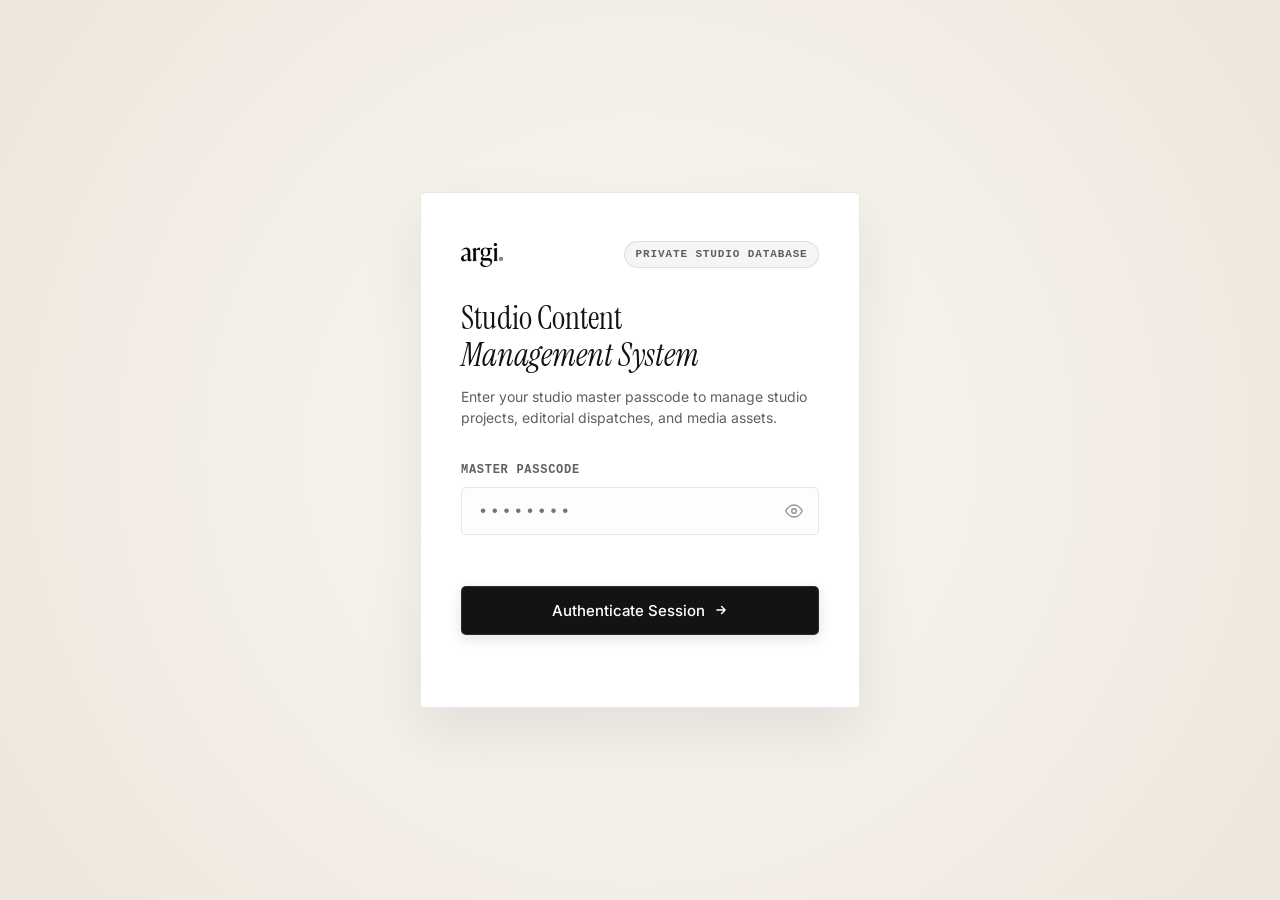
==== admin.html @ 48e0b136 "Decrease padding and fine-tune sizing for primary and secondary buttons" ====
<!DOCTYPE html>
<html lang="en">
<head>
  <meta charset="UTF-8" />
  <meta name="viewport" content="width=device-width, initial-scale=1.0" />
  <title>ARGI Studio — Private Database & CMS Management</title>
  <meta name="robots" content="noindex, nofollow" />

  <!-- Favicons -->
  <link rel="icon" href="/favicon.ico" sizes="48x48" />
  <link rel="icon" type="image/svg+xml" href="assets/favicon.svg" id="faviconTag" />
  <link rel="icon" type="image/png" sizes="48x48" href="assets/favicon-48x48.png" />
  <link rel="icon" type="image/png" sizes="96x96" href="assets/favicon-96x96.png" />
  <link rel="icon" type="image/png" sizes="192x192" href="assets/favicon-192x192.png" />
  <link rel="apple-touch-icon" sizes="180x180" href="assets/apple-touch-icon.png" />
  <link rel="manifest" href="site.webmanifest" />

  <!-- Google Fonts: Instrument Serif, Inter, SFMono -->
  <link rel="preconnect" href="https://fonts.googleapis.com" />
  <link rel="preconnect" href="https://fonts.gstatic.com" crossorigin />
  <link href="https://fonts.googleapis.com/css2?family=Instrument+Serif:ital@0;1&family=Inter:wght@300;400;500;600;700&display=swap" rel="stylesheet" />

  <!-- Stylesheets -->
  <link rel="stylesheet" href="styles.css?v=20260824_3" />
  <link rel="stylesheet" href="admin.css?v=20260824_3" />
</head>
<body class="admin-body">

  <!-- =========================================================================
       1. SECURE PASSCODE ACCESS GATE
       ========================================================================= -->
  <div class="admin-auth-overlay" id="authOverlay">
    <div class="admin-auth-card">
      <div class="auth-brand-row">
        <img src="assets/logo.png" alt="ARGI Studio Logo" class="auth-brand-logo" />
        <span class="auth-badge">Private Studio Database</span>
      </div>

      <h1 class="auth-title">
        Studio Content<br />
        <em class="serif-accent">Management System</em>
      </h1>
      <p class="auth-subtitle">
        Enter your studio master passcode to manage studio projects, editorial dispatches, and media assets.
      </p>

      <form class="auth-form" id="authForm">
        <div class="auth-input-group">
          <label for="adminPasscode" class="auth-input-label">Master Passcode</label>
          <div class="auth-input-wrap">
            <input 
              type="password" 
              id="adminPasscode" 
              class="auth-input" 
              placeholder="••••••••" 
              autocomplete="current-password" 
              required 
            />
            <button type="button" class="auth-toggle-pwd" id="togglePwdBtn" aria-label="Toggle password visibility">
              <svg width="18" height="18" viewBox="0 0 24 24" fill="none" stroke="currentColor" stroke-width="1.75">
                <path d="M1 12s4-8 11-8 11 8 11 8-4 8-11 8-11-8-11-8z"></path>
                <circle cx="12" cy="12" r="3"></circle>
              </svg>
            </button>
          </div>
          <div class="auth-error-msg" id="authErrorMsg"></div>
        </div>

        <button type="submit" class="btn btn-primary auth-submit-btn" id="authSubmitBtn">
          <span>Authenticate Session</span>
          <svg class="btn-arrow" width="14" height="14" viewBox="0 0 16 16" fill="none">
            <path d="M3.33334 8H12.6667M12.6667 8L8.66668 4M12.6667 8L8.66668 12" stroke="currentColor" stroke-width="1.75" stroke-linecap="round" stroke-linejoin="round"/>
          </svg>
        </button>
      </form>
    </div>
  </div>

  <!-- =========================================================================
       2. MAIN STUDIO CMS APPLICATION WORKSPACE
       ========================================================================= -->
  <div class="admin-app-wrapper is-hidden" id="adminApp">
    
    <!-- Top Admin Header -->
    <header class="admin-topbar">
      <div class="admin-topbar-left">
        <a href="index.html" class="admin-brand-link" target="_blank" title="Open Live Site in New Tab">
          <img src="assets/logo.png" alt="ARGI Studio Logo" class="admin-brand-logo" />
        </a>
        <div class="admin-brand-divider"></div>
        <div class="admin-title-meta">
          <span class="admin-system-tag">Database CMS v1.3</span>
          <span class="admin-status-pill">
            <span class="status-pulse-dot"></span>
            <span id="syncStatusText">Synced with Live Site</span>
          </span>
        </div>
      </div>

      <div class="admin-topbar-center">
        <!-- Main Workspace Tabs Navigation -->
        <nav class="admin-nav-tabs" role="tablist">
          <button class="admin-tab-btn is-active" data-tab="projects" role="tab" aria-selected="true">
            <svg width="15" height="15" viewBox="0 0 24 24" fill="none" stroke="currentColor" stroke-width="2">
              <path d="M22 19a2 2 0 0 1-2 2H4a2 2 0 0 1-2-2V5a2 2 0 0 1 2-2h5l2 3h9a2 2 0 0 1 2 2z"></path>
            </svg>
            <span>Projects</span>
            <span class="tab-count-badge" id="projectsCountBadge">6</span>
          </button>

          <button class="admin-tab-btn" data-tab="articles" role="tab" aria-selected="false">
            <svg width="15" height="15" viewBox="0 0 24 24" fill="none" stroke="currentColor" stroke-width="2">
              <path d="M4 19.5A2.5 2.5 0 0 1 6.5 17H20"></path>
              <path d="M6.5 2H20v20H6.5A2.5 2.5 0 0 1 4 19.5v-15A2.5 2.5 0 0 1 6.5 2z"></path>
            </svg>
            <span>Journal</span>
            <span class="tab-count-badge" id="articlesCountBadge">4</span>
          </button>

          <button class="admin-tab-btn" data-tab="media-guide" role="tab" aria-selected="false">
            <svg width="15" height="15" viewBox="0 0 24 24" fill="none" stroke="currentColor" stroke-width="2">
              <rect x="3" y="3" width="18" height="18" rx="2" ry="2"></rect>
              <circle cx="8.5" cy="8.5" r="1.5"></circle>
              <polyline points="21 15 16 10 5 21"></polyline>
            </svg>
            <span>Media Specs &amp; Sizes</span>
          </button>

          <button class="admin-tab-btn" data-tab="settings" role="tab" aria-selected="false">
            <svg width="15" height="15" viewBox="0 0 24 24" fill="none" stroke="currentColor" stroke-width="2">
              <circle cx="12" cy="12" r="3"></circle>
              <path d="M19.4 15a1.65 1.65 0 0 0 .33 1.82l.06.06a2 2 0 0 1 0 2.83 2 2 0 0 1-2.83 0l-.06-.06a1.65 1.65 0 0 0-1.82-.33 1.65 1.65 0 0 0-1 1.51V21a2 2 0 0 1-2 2 2 2 0 0 1-2-2v-.09A1.65 1.65 0 0 0 9 19.4a1.65 1.65 0 0 0-1.82.33l-.06.06a2 2 0 0 1-2.83 0 2 2 0 0 1 0-2.83l.06-.06a1.65 1.65 0 0 0 .33-1.82 1.65 1.65 0 0 0-1.51-1H3a2 2 0 0 1-2-2 2 2 0 0 1 2-2h.09A1.65 1.65 0 0 0 4.6 9a1.65 1.65 0 0 0-.33-1.82l-.06-.06a2 2 0 0 1 0-2.83 2 2 0 0 1 2.83 0l.06.06a1.65 1.65 0 0 0 1.82.33H9a1.65 1.65 0 0 0 1-1.51V3a2 2 0 0 1 2-2 2 2 0 0 1 2 2v.09a1.65 1.65 0 0 0 1 1.51 1.65 1.65 0 0 0 1.82-.33l.06-.06a2 2 0 0 1 2.83 0 2 2 0 0 1 0 2.83l-.06.06a1.65 1.65 0 0 0-.33 1.82V9a1.65 1.65 0 0 0 1.51 1H21a2 2 0 0 1 2 2 2 2 0 0 1-2 2h-.09a1.65 1.65 0 0 0-1.51 1z"></path>
            </svg>
            <span>Settings</span>
          </button>
        </nav>
      </div>

      <div class="admin-topbar-right">
        <div class="admin-clock-badge" id="adminBaliTime">00:00:00 WITA</div>
        
        <button class="btn btn-secondary admin-action-btn" id="exportBackupBtn" title="Download Complete JSON Backup">
          <svg width="14" height="14" viewBox="0 0 24 24" fill="none" stroke="currentColor" stroke-width="2">
            <path d="M21 15v4a2 2 0 0 1-2 2H5a2 2 0 0 1-2-2v-4"></path>
            <polyline points="7 10 12 15 17 10"></polyline>
            <line x1="12" y1="15" x2="12" y2="3"></line>
          </svg>
          <span>Backup JSON</span>
        </button>

        <a href="index.html" class="btn btn-secondary admin-action-btn" target="_blank">
          <span>Live Site ↗</span>
        </a>

        <button class="admin-lock-btn" id="lockSessionBtn" title="Lock &amp; Sign Out">
          <svg width="16" height="16" viewBox="0 0 24 24" fill="none" stroke="currentColor" stroke-width="2">
            <rect x="3" y="11" width="18" height="11" rx="2" ry="2"></rect>
            <path d="M7 11V7a5 5 0 0 1 10 0v4"></path>
          </svg>
        </button>
      </div>
    </header>

    <!-- Main Dynamic Content Body -->
    <main class="admin-main-container">
      
      <!-- =====================================================================
           TAB 1: PROJECTS DATABASE MANAGER
           ===================================================================== -->
      <section class="admin-tab-pane is-active" id="paneProjects">
        
        <!-- Controls Bar -->
        <div class="pane-action-bar">
          <div class="pane-title-wrap">
            <h2 class="pane-heading">Studio Projects Archive</h2>
            <p class="pane-subheading">Manage all client case studies, visual assets, bento spreads, and typography specs.</p>
          </div>

          <div class="pane-controls-group">
            <div class="admin-search-wrap">
              <svg width="15" height="15" viewBox="0 0 24 24" fill="none" stroke="currentColor" stroke-width="2">
                <circle cx="11" cy="11" r="8"></circle>
                <line x1="21" y1="21" x2="16.65" y2="16.65"></line>
              </svg>
              <input type="text" id="projectSearchInput" placeholder="Search projects by title, client, sector..." />
            </div>

            <button class="btn btn-primary" id="addNewProjectBtn">
              <span>+ New Project</span>
            </button>
          </div>
        </div>

        <!-- Projects Grid Container -->
        <div class="admin-cards-grid" id="projectsListContainer">
          <!-- Dynamically Injected by admin.js -->
        </div>
      </section>

      <!-- =====================================================================
           TAB 2: ARTICLES / JOURNAL DATABASE MANAGER
           ===================================================================== -->
      <section class="admin-tab-pane" id="paneArticles">
        
        <!-- Controls Bar -->
        <div class="pane-action-bar">
          <div class="pane-title-wrap">
            <h2 class="pane-heading">Editorial Journal Dispatches</h2>
            <p class="pane-subheading">Write, edit, and organize studio publications, critical essays, and exhibition monographs.</p>
          </div>

          <div class="pane-controls-group">
            <div class="admin-search-wrap">
              <svg width="15" height="15" viewBox="0 0 24 24" fill="none" stroke="currentColor" stroke-width="2">
                <circle cx="11" cy="11" r="8"></circle>
                <line x1="21" y1="21" x2="16.65" y2="16.65"></line>
              </svg>
              <input type="text" id="articleSearchInput" placeholder="Search articles by title, category, author..." />
            </div>

            <button class="btn btn-primary" id="addNewArticleBtn">
              <span>+ New Article</span>
            </button>
          </div>
        </div>

        <!-- Articles Grid Container -->
        <div class="admin-cards-grid" id="articlesListContainer">
          <!-- Dynamically Injected by admin.js -->
        </div>
      </section>

      <!-- =====================================================================
           TAB 3: MEDIA SPECS & RECOMMENDED SIZES MASTER GUIDE
           ===================================================================== -->
      <section class="admin-tab-pane" id="paneMediaGuide">
        
        <div class="pane-action-bar">
          <div class="pane-title-wrap">
            <h2 class="pane-heading">Studio Media Asset Specifications</h2>
            <p class="pane-subheading">Exact recommended dimensions, aspect ratios, optimal file formats, and weight budgets for flawless 60FPS performance.</p>
          </div>

          <div class="pane-controls-group">
            <span class="guide-tag-pill">✨ Calibrated for 4K Retina &amp; Mobile</span>
          </div>
        </div>

        <!-- Guidelines Grid -->
        <div class="media-specs-grid">
          
          <!-- Spec Card 1: Full 100vw Hero Showcases -->
          <div class="spec-card">
            <div class="spec-card-header">
              <div class="spec-type-tag">100VW HERO SHOWCASE</div>
              <span class="spec-ratio-badge">16:9 / 21:9 Widescreen</span>
            </div>
            <h3 class="spec-title">Project &amp; Article Full-Bleed Hero</h3>
            <p class="spec-desc">Used on the first full-width viewport showcase on case study pages and journal dispatches.</p>
            <div class="spec-metrics-box">
              <div class="metric-row">
                <span class="metric-label">Recommended Resolution:</span>
                <span class="metric-val highlight">2560 × 1440 px (Min 2000px width)</span>
              </div>
              <div class="metric-row">
                <span class="metric-label">Aspect Ratio:</span>
                <span class="metric-val">16:9 or 21:9 Cinematic</span>
              </div>
              <div class="metric-row">
                <span class="metric-label">Recommended Format:</span>
                <span class="metric-val">WebP / JPG (Quality 82–85)</span>
              </div>
              <div class="metric-row">
                <span class="metric-label">Target File Size:</span>
                <span class="metric-val">&lt; 450 KB (Sub-second load)</span>
              </div>
            </div>
          </div>

          <!-- Spec Card 2: 2-Column Gallery Cards -->
          <div class="spec-card">
            <div class="spec-card-header">
              <div class="spec-type-tag">PORTFOLIO GALLERY</div>
              <span class="spec-ratio-badge">4:3 Editorial Ratio</span>
            </div>
            <h3 class="spec-title">2-Column Case Study Cards</h3>
            <p class="spec-desc">Canonical showcase images on the landing page editorial gallery and project headers.</p>
            <div class="spec-metrics-box">
              <div class="metric-row">
                <span class="metric-label">Recommended Resolution:</span>
                <span class="metric-val highlight">1600 × 1200 px</span>
              </div>
              <div class="metric-row">
                <span class="metric-label">Aspect Ratio:</span>
                <span class="metric-val">4:3 Standard Frame</span>
              </div>
              <div class="metric-row">
                <span class="metric-label">Recommended Format:</span>
                <span class="metric-val">WebP / JPG (Quality 85)</span>
              </div>
              <div class="metric-row">
                <span class="metric-label">Target File Size:</span>
                <span class="metric-val">&lt; 300 KB</span>
              </div>
            </div>
          </div>

          <!-- Spec Card 3: 12-Column Asymmetrical Bento Tiles -->
          <div class="spec-card">
            <div class="spec-card-header">
              <div class="spec-type-tag">VISUAL ARCHIVES</div>
              <span class="spec-ratio-badge">4:3 &amp; 1:1 Mixed</span>
            </div>
            <h3 class="spec-title">Bento Grid Gallery Artifacts</h3>
            <p class="spec-desc">Packaging mockups, stationery debossing details, and tactile macro shots in case studies.</p>
            <div class="spec-metrics-box">
              <div class="metric-row">
                <span class="metric-label">Recommended Resolution:</span>
                <span class="metric-val highlight">1200 × 900 px (or 1000 × 1000 px)</span>
              </div>
              <div class="metric-row">
                <span class="metric-label">Aspect Ratio:</span>
                <span class="metric-val">4:3 Landscape or 1:1 Square</span>
              </div>
              <div class="metric-row">
                <span class="metric-label">Recommended Format:</span>
                <span class="metric-val">WebP / JPG</span>
              </div>
              <div class="metric-row">
                <span class="metric-label">Target File Size:</span>
                <span class="metric-val">&lt; 250 KB</span>
              </div>
            </div>
          </div>

          <!-- Spec Card 4: Hero Floating Stamps & Hover Portals -->
          <div class="spec-card">
            <div class="spec-card-header">
              <div class="spec-type-tag">PARALLAX &amp; HOVER</div>
              <span class="spec-ratio-badge">4:3 / 1:1 Compact</span>
            </div>
            <h3 class="spec-title">Hero Floating Stamps &amp; Index Portals</h3>
            <p class="spec-desc">Lightweight visual elements scattered across the ASCII hero canvas and cursor hover portal.</p>
            <div class="spec-metrics-box">
              <div class="metric-row">
                <span class="metric-label">Recommended Resolution:</span>
                <span class="metric-val highlight">800 × 600 px (or 600 × 600 px)</span>
              </div>
              <div class="metric-row">
                <span class="metric-label">Aspect Ratio:</span>
                <span class="metric-val">4:3 or 1:1</span>
              </div>
              <div class="metric-row">
                <span class="metric-label">Recommended Format:</span>
                <span class="metric-val">WebP / JPG / PNG</span>
              </div>
              <div class="metric-row">
                <span class="metric-label">Target File Size:</span>
                <span class="metric-val">&lt; 150 KB</span>
              </div>
            </div>
          </div>

          <!-- Spec Card 5: In-Article Comparison Spreads -->
          <div class="spec-card">
            <div class="spec-card-header">
              <div class="spec-type-tag">ESSAY SPREADS</div>
              <span class="spec-ratio-badge">16:10 / 4:3 Side-by-Side</span>
            </div>
            <h3 class="spec-title">2-Column Inline Editorial Photos</h3>
            <p class="spec-desc">Material comparisons, print checks, binding proofs, and typography close-ups in articles.</p>
            <div class="spec-metrics-box">
              <div class="metric-row">
                <span class="metric-label">Recommended Resolution:</span>
                <span class="metric-val highlight">1200 × 900 px (or 1400 × 875 px)</span>
              </div>
              <div class="metric-row">
                <span class="metric-label">Aspect Ratio:</span>
                <span class="metric-val">4:3 or 16:10</span>
              </div>
              <div class="metric-row">
                <span class="metric-label">Recommended Format:</span>
                <span class="metric-val">WebP / JPG</span>
              </div>
              <div class="metric-row">
                <span class="metric-label">Target File Size:</span>
                <span class="metric-val">&lt; 250 KB</span>
              </div>
            </div>
          </div>

          <!-- Spec Card 6: Autoplay Video Loops & GIFs -->
          <div class="spec-card">
            <div class="spec-card-header">
              <div class="spec-type-tag">MOTION &amp; CINEMA</div>
              <span class="spec-ratio-badge">MP4 Video Preferred</span>
            </div>
            <h3 class="spec-title">Kinetic Motion, Reels &amp; GIFs</h3>
            <p class="spec-desc">Ambient video showcases, 3D rotating flacons, UI micro-interactions, and motion campaigns.</p>
            <div class="spec-metrics-box">
              <div class="metric-row">
                <span class="metric-label">Recommended Resolution:</span>
                <span class="metric-val highlight">1920 × 1080 px (1080p) or 1080 × 1080 px</span>
              </div>
              <div class="metric-row">
                <span class="metric-label">Frame Rate &amp; Audio:</span>
                <span class="metric-val">24–30 FPS • Always Muted (No Audio)</span>
              </div>
              <div class="metric-row">
                <span class="metric-label">Recommended Format:</span>
                <span class="metric-val">MP4 (H.264 / AAC) or WebM</span>
              </div>
              <div class="metric-row">
                <span class="metric-label">Target File Size:</span>
                <span class="metric-val">&lt; 2.5 MB – 5 MB (Avoid heavy GIFs)</span>
              </div>
            </div>
          </div>

        </div>
      </section>

      <!-- =====================================================================
           TAB 4: STUDIO SETTINGS & PASSCODE SECURITY
           ===================================================================== -->
      <section class="admin-tab-pane" id="paneSettings">
        <div class="settings-container">
          
          <div class="settings-card">
            <h3 class="settings-card-title">Studio Passcode Management</h3>
            <p class="settings-card-desc">Update your master passcode for administrative access to the ARGI Studio database.</p>

            <form class="settings-form" id="changePasscodeForm">
              <div class="form-row-2">
                <div class="form-group">
                  <label for="currentPasscode" class="form-label">Current Passcode</label>
                  <input type="password" id="currentPasscode" class="form-control" required />
                </div>
                <div class="form-group">
                  <label for="newPasscode" class="form-label">New Passcode</label>
                  <input type="password" id="newPasscode" class="form-control" placeholder="Min. 4 characters" required />
                </div>
              </div>
              <div class="settings-btn-row">
                <button type="submit" class="btn btn-primary">Update Master Passcode</button>
                <div class="settings-msg" id="passcodeMsg"></div>
              </div>
            </form>
          </div>

          <div class="settings-card">
            <h3 class="settings-card-title">Database Storage &amp; Persistence</h3>
            <p class="settings-card-desc">Your database is automatically synced with server-side JSON and client-side storage.</p>
            
            <div class="storage-stats-grid">
              <div class="stat-box">
                <span class="stat-num" id="statProjectsCount">6</span>
                <span class="stat-label">Active Projects</span>
              </div>
              <div class="stat-box">
                <span class="stat-num" id="statArticlesCount">4</span>
                <span class="stat-label">Journal Articles</span>
              </div>
              <div class="stat-box">
                <span class="stat-num" id="statTotalMediaCount">42</span>
                <span class="stat-label">Managed Media Assets</span>
              </div>
            </div>

            <div class="settings-danger-row">
              <button class="btn btn-secondary" id="resetDefaultsBtn">Reset to Default Studio Data</button>
              <label class="btn btn-secondary" for="importJsonInput" style="cursor: pointer;">
                <span>Import JSON Backup</span>
                <input type="file" id="importJsonInput" accept=".json" style="display: none;" />
              </label>
            </div>
          </div>

        </div>
      </section>

    </main>

  </div>

  <!-- =========================================================================
       3. MODAL: EDIT / CREATE PROJECT
       ========================================================================= -->
  <div class="admin-modal" id="projectModal" aria-hidden="true">
    <div class="admin-modal-overlay" id="projectModalOverlay"></div>
    <div class="admin-modal-dialog">
      <div class="modal-header">
        <div class="modal-title-wrap">
          <span class="modal-eyebrow" id="projectModalEyebrow">CASE STUDY BUILDER</span>
          <h3 class="modal-title" id="projectModalTitle">Edit Project</h3>
        </div>
        <button class="modal-close-btn" id="closeProjectModalBtn" aria-label="Close modal">×</button>
      </div>

      <form class="modal-body-form" id="projectForm">
        
        <!-- Tab 1: Core Details -->
        <fieldset class="form-section">
          <legend class="section-legend">01. Core Identity &amp; Client Metadata</legend>
          
          <div class="form-row-3">
            <div class="form-group">
              <label class="form-label">Project ID (e.g. 01) *</label>
              <input type="text" id="projId" class="form-control" required placeholder="01" />
            </div>
            <div class="form-group">
              <label class="form-label">Title (Main Name) *</label>
              <input type="text" id="projTitle" class="form-control" required placeholder="Vivien's" />
            </div>
            <div class="form-group">
              <label class="form-label">Title Accent (Serif) *</label>
              <input type="text" id="projTitleAccent" class="form-control" required placeholder="Haute Couture" />
            </div>
          </div>

          <div class="form-row-3">
            <div class="form-group">
              <label class="form-label">Client Name *</label>
              <input type="text" id="projClient" class="form-control" required placeholder="Vivien's Haute Couture" />
            </div>
            <div class="form-group">
              <label class="form-label">Sector &amp; Location *</label>
              <input type="text" id="projSector" class="form-control" required placeholder="Luxury Fashion • Paris, FR" />
            </div>
            <div class="form-group">
              <label class="form-label">Year &amp; Quarter *</label>
              <input type="text" id="projYear" class="form-control" required placeholder="Q1 2026" />
            </div>
          </div>

          <div class="form-row-3">
            <div class="form-group">
              <label class="form-label">Production Timeline</label>
              <input type="text" id="projTimeline" class="form-control" placeholder="14 Weeks" />
            </div>
            <div class="form-group">
              <label class="form-label">Disciplines (Main)</label>
              <input type="text" id="projDisciplines" class="form-control" placeholder="Brand Identity, Packaging" />
            </div>
            <div class="form-group">
              <label class="form-label">Disciplines (Sub)</label>
              <input type="text" id="projDisciplinesSub" class="form-control" placeholder="Web Architecture & Art Direction" />
            </div>
          </div>

          <div class="form-row-2">
            <div class="form-group">
              <label class="form-label">Live External Website URL</label>
              <input type="url" id="projLiveUrl" class="form-control" placeholder="https://viviens-couture.fr" />
            </div>
            <div class="form-group">
              <label class="form-label">Live URL Button Text</label>
              <input type="text" id="projLiveUrlText" class="form-control" placeholder="viviens-couture.fr ↗" />
            </div>
          </div>
        </fieldset>

        <!-- Tab 2: Editorial Copy -->
        <fieldset class="form-section">
          <legend class="section-legend">02. Strategic Case Study Narrative</legend>
          
          <div class="form-group">
            <label class="form-label">Project Summary (Intro Lead)</label>
            <textarea id="projSummary" class="form-control" rows="2" placeholder="A comprehensive brand repositioning..."></textarea>
          </div>

          <div class="form-row-2">
            <div class="form-group">
              <label class="form-label">The Challenge (Strategic Problem)</label>
              <textarea id="projChallenge" class="form-control" rows="3" placeholder="Vivien’s required a total visual reinvention..."></textarea>
            </div>
            <div class="form-group">
              <label class="form-label">The Concept &amp; Execution</label>
              <textarea id="projConcept" class="form-control" rows="3" placeholder="We engineered an architectural typographic identity..."></textarea>
            </div>
          </div>

          <div class="form-group">
            <label class="form-label">Client Endorsement / Pull Quote</label>
            <textarea id="projQuote" class="form-control" rows="2" placeholder="ARGI Studio captured the exact balance..."></textarea>
          </div>

          <div class="form-row-2">
            <div class="form-group">
              <label class="form-label">Quote Author Name</label>
              <input type="text" id="projQuoteAuthor" class="form-control" placeholder="Éléonore de Vivien" />
            </div>
            <div class="form-group">
              <label class="form-label">Quote Author Role</label>
              <input type="text" id="projQuoteRole" class="form-control" placeholder="Creative Director & Founder" />
            </div>
          </div>
        </fieldset>

        <!-- Tab 3: Visual & Media Showcase -->
        <fieldset class="form-section">
          <legend class="section-legend">03. Visual Assets &amp; Media Uploads</legend>
          
          <!-- Hero Image Upload -->
          <div class="form-group media-upload-group" data-target="projHeroImage">
            <div class="label-with-badge">
              <label class="form-label">100vw Full-Bleed Hero Visual *</label>
              <span class="media-hint-badge">Recommended: 2560 × 1440 px • 16:9 • &lt;450KB</span>
            </div>
            
            <div class="media-dropzone" id="dropzone-projHeroImage">
              <div class="dropzone-empty-state">
                <svg width="24" height="24" viewBox="0 0 24 24" fill="none" stroke="currentColor" stroke-width="1.75">
                  <path d="M21 15v4a2 2 0 0 1-2 2H5a2 2 0 0 1-2-2v-4"></path>
                  <polyline points="17 8 12 3 7 8"></polyline>
                  <line x1="12" y1="3" x2="12" y2="15"></line>
                </svg>
                <div class="dropzone-text">
                  <strong>Click to upload media</strong> or drag &amp; drop
                  <span class="dropzone-sub">Supports WebP, JPG, PNG, GIF, MP4 (Max 15MB)</span>
                </div>
              </div>
              <div class="dropzone-preview-state is-hidden">
                <div class="preview-media-frame">
                  <img src="" alt="Hero Preview" class="preview-img" />
                </div>
                <div class="preview-media-info">
                  <span class="preview-filename">image.webp</span>
                  <div class="preview-action-row">
                    <button type="button" class="dropzone-change-btn">Replace</button>
                    <button type="button" class="dropzone-remove-btn">Remove</button>
                  </div>
                </div>
              </div>
              <input type="file" class="media-file-input" accept="image/*,video/mp4" />
            </div>
            <input type="hidden" id="projHeroImage" />
          </div>

          <div class="form-group">
            <label class="form-label">Hero Image Caption Label</label>
            <input type="text" id="projHeroCaption" class="form-control" placeholder="EDITORIAL LOOKBOOK & BESPOKE STATIONERY SYSTEM" />
          </div>

          <!-- Spread Images 1 & 2 -->
          <div class="form-row-2">
            
            <div class="form-group media-upload-group" data-target="projSpreadImg1">
              <div class="label-with-badge">
                <label class="form-label">Spread Image 1 Visual</label>
                <span class="media-hint-badge">1200 × 900 px • 4:3</span>
              </div>
              <div class="media-dropzone" id="dropzone-projSpreadImg1">
                <div class="dropzone-empty-state">
                  <svg width="20" height="20" viewBox="0 0 24 24" fill="none" stroke="currentColor" stroke-width="1.75">
                    <path d="M21 15v4a2 2 0 0 1-2 2H5a2 2 0 0 1-2-2v-4"></path>
                    <polyline points="17 8 12 3 7 8"></polyline>
                    <line x1="12" y1="3" x2="12" y2="15"></line>
                  </svg>
                  <div class="dropzone-text"><strong>Upload Spread 1</strong></div>
                </div>
                <div class="dropzone-preview-state is-hidden">
                  <div class="preview-media-frame">
                    <img src="" alt="Spread 1 Preview" class="preview-img" />
                  </div>
                  <div class="preview-media-info">
                    <span class="preview-filename">spread1.webp</span>
                    <div class="preview-action-row">
                      <button type="button" class="dropzone-change-btn">Replace</button>
                      <button type="button" class="dropzone-remove-btn">Remove</button>
                    </div>
                  </div>
                </div>
                <input type="file" class="media-file-input" accept="image/*,video/mp4" />
              </div>
              <input type="hidden" id="projSpreadImg1" />
            </div>

            <div class="form-group media-upload-group" data-target="projSpreadImg2">
              <div class="label-with-badge">
                <label class="form-label">Spread Image 2 Visual</label>
                <span class="media-hint-badge">1200 × 900 px • 4:3</span>
              </div>
              <div class="media-dropzone" id="dropzone-projSpreadImg2">
                <div class="dropzone-empty-state">
                  <svg width="20" height="20" viewBox="0 0 24 24" fill="none" stroke="currentColor" stroke-width="1.75">
                    <path d="M21 15v4a2 2 0 0 1-2 2H5a2 2 0 0 1-2-2v-4"></path>
                    <polyline points="17 8 12 3 7 8"></polyline>
                    <line x1="12" y1="3" x2="12" y2="15"></line>
                  </svg>
                  <div class="dropzone-text"><strong>Upload Spread 2</strong></div>
                </div>
                <div class="dropzone-preview-state is-hidden">
                  <div class="preview-media-frame">
                    <img src="" alt="Spread 2 Preview" class="preview-img" />
                  </div>
                  <div class="preview-media-info">
                    <span class="preview-filename">spread2.webp</span>
                    <div class="preview-action-row">
                      <button type="button" class="dropzone-change-btn">Replace</button>
                      <button type="button" class="dropzone-remove-btn">Remove</button>
                    </div>
                  </div>
                </div>
                <input type="file" class="media-file-input" accept="image/*,video/mp4" />
              </div>
              <input type="hidden" id="projSpreadImg2" />
            </div>

          </div>

          <div class="form-row-2">
            <div class="form-group">
              <label class="form-label">Spread 1 Caption</label>
              <input type="text" id="projSpreadCaption1" class="form-control" placeholder="01 / Archival Lookbook..." />
            </div>
            <div class="form-group">
              <label class="form-label">Spread 2 Caption</label>
              <input type="text" id="projSpreadCaption2" class="form-control" placeholder="02 / Tactile Garment Tags..." />
            </div>
          </div>

          <!-- Interface Image -->
          <div class="form-group media-upload-group" data-target="projInterfaceImg">
            <div class="label-with-badge">
              <label class="form-label">Digital Flagship UI Showcase Visual</label>
              <span class="media-hint-badge">1600 × 1000 px • 16:10</span>
            </div>
            <div class="media-dropzone" id="dropzone-projInterfaceImg">
              <div class="dropzone-empty-state">
                <svg width="20" height="20" viewBox="0 0 24 24" fill="none" stroke="currentColor" stroke-width="1.75">
                  <path d="M21 15v4a2 2 0 0 1-2 2H5a2 2 0 0 1-2-2v-4"></path>
                  <polyline points="17 8 12 3 7 8"></polyline>
                  <line x1="12" y1="3" x2="12" y2="15"></line>
                </svg>
                <div class="dropzone-text"><strong>Upload UI / Flagship Mockup</strong></div>
              </div>
              <div class="dropzone-preview-state is-hidden">
                <div class="preview-media-frame">
                  <img src="" alt="UI Preview" class="preview-img" />
                </div>
                <div class="preview-media-info">
                  <span class="preview-filename">ui-preview.webp</span>
                  <div class="preview-action-row">
                    <button type="button" class="dropzone-change-btn">Replace</button>
                    <button type="button" class="dropzone-remove-btn">Remove</button>
                  </div>
                </div>
              </div>
              <input type="file" class="media-file-input" accept="image/*,video/mp4" />
            </div>
            <input type="hidden" id="projInterfaceImg" />
          </div>
        <!-- Tab 4: Visual Archives / Bento Gallery (5 Physical Artifacts) -->
        <fieldset class="form-section">
          <legend class="section-legend">04. Visual Archives — Curated Bento Gallery (5 Physical Artifacts)</legend>
          <p class="form-section-intro">Upload and curate the 5 tactile visual artifacts displayed in the signature 12-column Bento Spread on the case study page.</p>

          <div class="bento-artifacts-container">

            <!-- Artifact 01 -->
            <div class="bento-artifact-card" data-index="0">
              <div class="bento-card-header">
                <div class="bento-slot-title">
                  <span class="bento-slot-num">ARTIFACT 01</span>
                  <span class="bento-slot-layout">Hero Tall Left Tile (Column 1–7)</span>
                </div>
                <span class="media-hint-badge">Recommended: 1200 × 1400 px or 1200 × 900 px</span>
              </div>

              <div class="media-upload-group" data-target="projBentoImg0">
                <div class="media-dropzone" id="dropzone-projBentoImg0">
                  <div class="dropzone-empty-state">
                    <svg width="20" height="20" viewBox="0 0 24 24" fill="none" stroke="currentColor" stroke-width="1.75">
                      <path d="M21 15v4a2 2 0 0 1-2 2H5a2 2 0 0 1-2-2v-4"></path>
                      <polyline points="17 8 12 3 7 8"></polyline>
                      <line x1="12" y1="3" x2="12" y2="15"></line>
                    </svg>
                    <div class="dropzone-text"><strong>Upload Artifact 01 Image</strong> or drag &amp; drop</div>
                  </div>
                  <div class="dropzone-preview-state is-hidden">
                    <div class="preview-media-frame">
                      <img src="" alt="Artifact 01 Preview" class="preview-img" />
                    </div>
                    <div class="preview-media-info">
                      <span class="preview-filename">artifact-01.webp</span>
                      <div class="preview-action-row">
                        <button type="button" class="dropzone-change-btn">Replace</button>
                        <button type="button" class="dropzone-remove-btn">Remove</button>
                      </div>
                    </div>
                  </div>
                  <input type="file" class="media-file-input" accept="image/*,video/mp4" />
                </div>
                <input type="hidden" id="projBentoImg0" />
              </div>

              <div class="form-row-2">
                <div class="form-group">
                  <label class="form-label">Category / Tag *</label>
                  <input type="text" id="projBentoTag0" class="form-control" placeholder="e.g. MONOGRAPH, LOOKBOOK" />
                </div>
                <div class="form-group">
                  <label class="form-label">Artifact Title *</label>
                  <input type="text" id="projBentoTitle0" class="form-control" placeholder="e.g. Lookbook Editorial Spread" />
                </div>
              </div>
              <div class="form-group">
                <label class="form-label">Craft &amp; Material Description</label>
                <input type="text" id="projBentoDesc0" class="form-control" placeholder="e.g. Gold foil stamp &amp; tactile uncoated cotton stock" />
              </div>
            </div>

            <!-- Artifact 02 -->
            <div class="bento-artifact-card" data-index="1">
              <div class="bento-card-header">
                <div class="bento-slot-title">
                  <span class="bento-slot-num">ARTIFACT 02</span>
                  <span class="bento-slot-layout">Top Right Tile (Column 8–12)</span>
                </div>
                <span class="media-hint-badge">Recommended: 1000 × 750 px • 4:3</span>
              </div>

              <div class="media-upload-group" data-target="projBentoImg1">
                <div class="media-dropzone" id="dropzone-projBentoImg1">
                  <div class="dropzone-empty-state">
                    <svg width="20" height="20" viewBox="0 0 24 24" fill="none" stroke="currentColor" stroke-width="1.75">
                      <path d="M21 15v4a2 2 0 0 1-2 2H5a2 2 0 0 1-2-2v-4"></path>
                      <polyline points="17 8 12 3 7 8"></polyline>
                      <line x1="12" y1="3" x2="12" y2="15"></line>
                    </svg>
                    <div class="dropzone-text"><strong>Upload Artifact 02 Image</strong> or drag &amp; drop</div>
                  </div>
                  <div class="dropzone-preview-state is-hidden">
                    <div class="preview-media-frame">
                      <img src="" alt="Artifact 02 Preview" class="preview-img" />
                    </div>
                    <div class="preview-media-info">
                      <span class="preview-filename">artifact-02.webp</span>
                      <div class="preview-action-row">
                        <button type="button" class="dropzone-change-btn">Replace</button>
                        <button type="button" class="dropzone-remove-btn">Remove</button>
                      </div>
                    </div>
                  </div>
                  <input type="file" class="media-file-input" accept="image/*,video/mp4" />
                </div>
                <input type="hidden" id="projBentoImg1" />
              </div>

              <div class="form-row-2">
                <div class="form-group">
                  <label class="form-label">Category / Tag *</label>
                  <input type="text" id="projBentoTag1" class="form-control" placeholder="e.g. PACKAGING, RIGID BOX" />
                </div>
                <div class="form-group">
                  <label class="form-label">Artifact Title *</label>
                  <input type="text" id="projBentoTitle1" class="form-control" placeholder="e.g. Bespoke Packaging Suite" />
                </div>
              </div>
              <div class="form-group">
                <label class="form-label">Craft &amp; Material Description</label>
                <input type="text" id="projBentoDesc1" class="form-control" placeholder="e.g. Custom structural rigid boxes &amp; silk ribbons" />
              </div>
            </div>

            <!-- Artifact 03 -->
            <div class="bento-artifact-card" data-index="2">
              <div class="bento-card-header">
                <div class="bento-slot-title">
                  <span class="bento-slot-num">ARTIFACT 03</span>
                  <span class="bento-slot-layout">Middle Right Tile (Column 8–12)</span>
                </div>
                <span class="media-hint-badge">Recommended: 1000 × 750 px • 4:3</span>
              </div>

              <div class="media-upload-group" data-target="projBentoImg2">
                <div class="media-dropzone" id="dropzone-projBentoImg2">
                  <div class="dropzone-empty-state">
                    <svg width="20" height="20" viewBox="0 0 24 24" fill="none" stroke="currentColor" stroke-width="1.75">
                      <path d="M21 15v4a2 2 0 0 1-2 2H5a2 2 0 0 1-2-2v-4"></path>
                      <polyline points="17 8 12 3 7 8"></polyline>
                      <line x1="12" y1="3" x2="12" y2="15"></line>
                    </svg>
                    <div class="dropzone-text"><strong>Upload Artifact 03 Image</strong> or drag &amp; drop</div>
                  </div>
                  <div class="dropzone-preview-state is-hidden">
                    <div class="preview-media-frame">
                      <img src="" alt="Artifact 03 Preview" class="preview-img" />
                    </div>
                    <div class="preview-media-info">
                      <span class="preview-filename">artifact-03.webp</span>
                      <div class="preview-action-row">
                        <button type="button" class="dropzone-change-btn">Replace</button>
                        <button type="button" class="dropzone-remove-btn">Remove</button>
                      </div>
                    </div>
                  </div>
                  <input type="file" class="media-file-input" accept="image/*,video/mp4" />
                </div>
                <input type="hidden" id="projBentoImg2" />
              </div>

              <div class="form-row-2">
                <div class="form-group">
                  <label class="form-label">Category / Tag *</label>
                  <input type="text" id="projBentoTag2" class="form-control" placeholder="e.g. STATIONERY, EMBOSSING" />
                </div>
                <div class="form-group">
                  <label class="form-label">Artifact Title *</label>
                  <input type="text" id="projBentoTitle2" class="form-control" placeholder="e.g. Blind Embossed Cards" />
                </div>
              </div>
              <div class="form-group">
                <label class="form-label">Craft &amp; Material Description</label>
                <input type="text" id="projBentoDesc2" class="form-control" placeholder="e.g. Heavyweight 600gsm Colorplan duplex" />
              </div>
            </div>

            <!-- Artifact 04 -->
            <div class="bento-artifact-card" data-index="3">
              <div class="bento-card-header">
                <div class="bento-slot-title">
                  <span class="bento-slot-num">ARTIFACT 04</span>
                  <span class="bento-slot-layout">Bottom Left Tile (Column 1–5)</span>
                </div>
                <span class="media-hint-badge">Recommended: 1000 × 750 px • 4:3</span>
              </div>

              <div class="media-upload-group" data-target="projBentoImg3">
                <div class="media-dropzone" id="dropzone-projBentoImg3">
                  <div class="dropzone-empty-state">
                    <svg width="20" height="20" viewBox="0 0 24 24" fill="none" stroke="currentColor" stroke-width="1.75">
                      <path d="M21 15v4a2 2 0 0 1-2 2H5a2 2 0 0 1-2-2v-4"></path>
                      <polyline points="17 8 12 3 7 8"></polyline>
                      <line x1="12" y1="3" x2="12" y2="15"></line>
                    </svg>
                    <div class="dropzone-text"><strong>Upload Artifact 04 Image</strong> or drag &amp; drop</div>
                  </div>
                  <div class="dropzone-preview-state is-hidden">
                    <div class="preview-media-frame">
                      <img src="" alt="Artifact 04 Preview" class="preview-img" />
                    </div>
                    <div class="preview-media-info">
                      <span class="preview-filename">artifact-04.webp</span>
                      <div class="preview-action-row">
                        <button type="button" class="dropzone-change-btn">Replace</button>
                        <button type="button" class="dropzone-remove-btn">Remove</button>
                      </div>
                    </div>
                  </div>
                  <input type="file" class="media-file-input" accept="image/*,video/mp4" />
                </div>
                <input type="hidden" id="projBentoImg3" />
              </div>

              <div class="form-row-2">
                <div class="form-group">
                  <label class="form-label">Category / Tag *</label>
                  <input type="text" id="projBentoTag3" class="form-control" placeholder="e.g. TEXTILE, ACCESSORIES" />
                </div>
                <div class="form-group">
                  <label class="form-label">Artifact Title *</label>
                  <input type="text" id="projBentoTitle3" class="form-control" placeholder="e.g. Monogram Silk Scarf" />
                </div>
              </div>
              <div class="form-group">
                <label class="form-label">Craft &amp; Material Description</label>
                <input type="text" id="projBentoDesc3" class="form-control" placeholder="e.g. Screen-printed archival silk twill" />
              </div>
            </div>

            <!-- Artifact 05 -->
            <div class="bento-artifact-card" data-index="4">
              <div class="bento-card-header">
                <div class="bento-slot-title">
                  <span class="bento-slot-num">ARTIFACT 05</span>
                  <span class="bento-slot-layout">Bottom Right Wide Tile (Column 6–12)</span>
                </div>
                <span class="media-hint-badge">Recommended: 1200 × 800 px • 3:2 / 16:9</span>
              </div>

              <div class="media-upload-group" data-target="projBentoImg4">
                <div class="media-dropzone" id="dropzone-projBentoImg4">
                  <div class="dropzone-empty-state">
                    <svg width="20" height="20" viewBox="0 0 24 24" fill="none" stroke="currentColor" stroke-width="1.75">
                      <path d="M21 15v4a2 2 0 0 1-2 2H5a2 2 0 0 1-2-2v-4"></path>
                      <polyline points="17 8 12 3 7 8"></polyline>
                      <line x1="12" y1="3" x2="12" y2="15"></line>
                    </svg>
                    <div class="dropzone-text"><strong>Upload Artifact 05 Image</strong> or drag &amp; drop</div>
                  </div>
                  <div class="dropzone-preview-state is-hidden">
                    <div class="preview-media-frame">
                      <img src="" alt="Artifact 05 Preview" class="preview-img" />
                    </div>
                    <div class="preview-media-info">
                      <span class="preview-filename">artifact-05.webp</span>
                      <div class="preview-action-row">
                        <button type="button" class="dropzone-change-btn">Replace</button>
                        <button type="button" class="dropzone-remove-btn">Remove</button>
                      </div>
                    </div>
                  </div>
                  <input type="file" class="media-file-input" accept="image/*,video/mp4" />
                </div>
                <input type="hidden" id="projBentoImg4" />
              </div>

              <div class="form-row-2">
                <div class="form-group">
                  <label class="form-label">Category / Tag *</label>
                  <input type="text" id="projBentoTag4" class="form-control" placeholder="e.g. SPATIAL, ENVIRONMENTAL" />
                </div>
                <div class="form-group">
                  <label class="form-label">Artifact Title *</label>
                  <input type="text" id="projBentoTitle4" class="form-control" placeholder="e.g. Paris Flagship Storefront" />
                </div>
              </div>
              <div class="form-group">
                <label class="form-label">Craft &amp; Material Description</label>
                <input type="text" id="projBentoDesc4" class="form-control" placeholder="e.g. Cast brass letterforms &amp; spatial signage" />
              </div>
            </div>

          </div>
        </fieldset>

        <!-- Tab 5: Design Artifacts (Color Tokens & Typographic Architecture) -->
        <fieldset class="form-section">
          <legend class="section-legend">05. Design Artifacts — Colors &amp; Typographic Architecture</legend>
          <p class="form-section-intro">Configure the chromatic tokens and typography specimen displayed in Section 03 of the case study. Leave empty to automatically hide individual boxes or the entire section.</p>

          <!-- Chromatic System (Color Palette Tokens) -->
          <div style="margin-bottom: 1.5rem; padding-bottom: 1.5rem; border-bottom: 1px solid var(--border-light-subtle);">
            <div class="label-with-badge" style="margin-bottom: 0.85rem;">
              <label class="form-label" style="font-weight: 600;">Chromatic Tokens (Up to 4 Swatches)</label>
              <span class="media-hint-badge">Format: Color Name | Hex Code (e.g. Noir Intense | #0c0d0e)</span>
            </div>
            
            <div class="form-row-2" style="margin-bottom: 0.75rem;">
              <div class="form-group">
                <label class="form-label">Color Swatch 1 (Name &amp; Hex)</label>
                <div style="display: grid; grid-template-columns: 1.3fr 1fr; gap: 0.5rem;">
                  <input type="text" id="projColorName0" class="form-control" placeholder="e.g. Noir Intense" />
                  <input type="text" id="projColorHex0" class="form-control" placeholder="#0c0d0e" />
                </div>
              </div>
              <div class="form-group">
                <label class="form-label">Color Swatch 2 (Name &amp; Hex)</label>
                <div style="display: grid; grid-template-columns: 1.3fr 1fr; gap: 0.5rem;">
                  <input type="text" id="projColorName1" class="form-control" placeholder="e.g. Silk Alabaster" />
                  <input type="text" id="projColorHex1" class="form-control" placeholder="#f5f0ea" />
                </div>
              </div>
            </div>

            <div class="form-row-2">
              <div class="form-group">
                <label class="form-label">Color Swatch 3 (Optional)</label>
                <div style="display: grid; grid-template-columns: 1.3fr 1fr; gap: 0.5rem;">
                  <input type="text" id="projColorName2" class="form-control" placeholder="e.g. Ochre Gold" />
                  <input type="text" id="projColorHex2" class="form-control" placeholder="#d4af37" />
                </div>
              </div>
              <div class="form-group">
                <label class="form-label">Color Swatch 4 (Optional)</label>
                <div style="display: grid; grid-template-columns: 1.3fr 1fr; gap: 0.5rem;">
                  <input type="text" id="projColorName3" class="form-control" placeholder="e.g. Deep Cobalt" />
                  <input type="text" id="projColorHex3" class="form-control" placeholder="#1e3a8a" />
                </div>
              </div>
            </div>
          </div>

          <!-- Type Architecture -->
          <div>
            <div class="label-with-badge" style="margin-bottom: 0.85rem;">
              <label class="form-label" style="font-weight: 600;">Type Architecture Specimen</label>
              <span class="media-hint-badge">Leave empty to remove Type Architecture box</span>
            </div>

            <div class="form-row-2">
              <div class="form-group">
                <label class="form-label">Type Pairing Hint / Names</label>
                <input type="text" id="projTypeHint" class="form-control" placeholder="e.g. Instrument Serif + Inter" />
              </div>
              <div class="form-group">
                <label class="form-label">Display Letterforms Glyphs</label>
                <input type="text" id="projTypeLarge" class="form-control" placeholder="Aa Bb Gg 01" />
              </div>
            </div>

            <div class="form-group" style="margin-top: 0.75rem;">
              <label class="form-label">Type Specimen Quote / Sample Phrase</label>
              <input type="text" id="projTypeSample" class="form-control" placeholder="“Architecture of Elegance &amp; Contemporary Restraint.”" />
            </div>
          </div>
        </fieldset>

        <!-- Tab 6: Deliverables -->
        <fieldset class="form-section">
          <legend class="section-legend">06. Deliverables Scope (Comma-separated)</legend>
          <div class="form-group">
            <textarea id="projDeliverables" class="form-control" rows="2" placeholder="Brand Strategy, Custom Wordmark, Packaging Suite, Shopify Flagship, Social Campaign"></textarea>
          </div>
        </fieldset>

        <div class="modal-footer">
          <button type="button" class="btn btn-secondary" id="cancelProjectBtn">Cancel</button>
          <button type="submit" class="btn btn-primary">Save Project to Database</button>
        </div>

      </form>
    </div>
  </div>

  <!-- =========================================================================
       4. MODAL: EDIT / CREATE ARTICLE
       ========================================================================= -->
  <div class="admin-modal" id="articleModal" aria-hidden="true">
    <div class="admin-modal-overlay" id="articleModalOverlay"></div>
    <div class="admin-modal-dialog">
      <div class="modal-header">
        <div class="modal-title-wrap">
          <span class="modal-eyebrow" id="articleModalEyebrow">EDITORIAL DISPATCH BUILDER</span>
          <h3 class="modal-title" id="articleModalTitle">Edit Journal Article</h3>
        </div>
        <button class="modal-close-btn" id="closeArticleModalBtn" aria-label="Close modal">×</button>
      </div>

      <form class="modal-body-form" id="articleForm">
        
        <fieldset class="form-section">
          <legend class="section-legend">01. Article Header &amp; Metadata</legend>
          
          <div class="form-row-3">
            <div class="form-group">
              <label class="form-label">Article ID (e.g. 01) *</label>
              <input type="text" id="artId" class="form-control" required placeholder="01" />
            </div>
            <div class="form-group">
              <label class="form-label">Category *</label>
              <input type="text" id="artCategory" class="form-control" required placeholder="Publication & Print Matter" />
            </div>
            <div class="form-group">
              <label class="form-label">Publish Date *</label>
              <input type="text" id="artDate" class="form-control" required placeholder="February 14, 2026" />
            </div>
          </div>

          <div class="form-group">
            <label class="form-label">Article Title Headline *</label>
            <input type="text" id="artTitle" class="form-control" required placeholder="ARGI Studio Monograph Vol. 02 Released..." />
          </div>

          <div class="form-row-3">
            <div class="form-group">
              <label class="form-label">Read Time Estimate</label>
              <input type="text" id="artReadTime" class="form-control" placeholder="6 Min Read" />
            </div>
            <div class="form-group">
              <label class="form-label">Author Name</label>
              <input type="text" id="artAuthorName" class="form-control" placeholder="Arya Rajasa" />
            </div>
            <div class="form-group">
              <label class="form-label">Author Role &amp; Studio</label>
              <input type="text" id="artAuthorRole" class="form-control" placeholder="Founder & Design Director • ARGI Studio" />
            </div>
          </div>

          <div class="form-group">
            <label class="form-label">Lead Introductory Paragraph *</label>
            <textarea id="artLead" class="form-control" rows="2" required placeholder="An in-depth retrospective on tactile materiality..."></textarea>
          </div>

          <!-- Feature Hero Image Upload -->
          <div class="form-group media-upload-group" data-target="artFeatureImage">
            <div class="label-with-badge">
              <label class="form-label">100vw Feature Hero Visual *</label>
              <span class="media-hint-badge">Recommended: 2560 × 1440 px • 16:9 • &lt;450KB</span>
            </div>
            <div class="media-dropzone" id="dropzone-artFeatureImage">
              <div class="dropzone-empty-state">
                <svg width="24" height="24" viewBox="0 0 24 24" fill="none" stroke="currentColor" stroke-width="1.75">
                  <path d="M21 15v4a2 2 0 0 1-2 2H5a2 2 0 0 1-2-2v-4"></path>
                  <polyline points="17 8 12 3 7 8"></polyline>
                  <line x1="12" y1="3" x2="12" y2="15"></line>
                </svg>
                <div class="dropzone-text">
                  <strong>Click to upload feature image</strong> or drag &amp; drop
                  <span class="dropzone-sub">Supports WebP, JPG, PNG, GIF (Max 15MB)</span>
                </div>
              </div>
              <div class="dropzone-preview-state is-hidden">
                <div class="preview-media-frame">
                  <img src="" alt="Feature Preview" class="preview-img" />
                </div>
                <div class="preview-media-info">
                  <span class="preview-filename">feature.webp</span>
                  <div class="preview-action-row">
                    <button type="button" class="dropzone-change-btn">Replace</button>
                    <button type="button" class="dropzone-remove-btn">Remove</button>
                  </div>
                </div>
              </div>
              <input type="file" class="media-file-input" accept="image/*,video/mp4" />
            </div>
            <input type="hidden" id="artFeatureImage" />
          </div>

          <div class="form-group">
            <label class="form-label">Feature Image Caption</label>
            <input type="text" id="artFeatureCaption" class="form-control" placeholder="ARGI Monograph Vol. 02 — Cloth-bound hardcover..." />
          </div>
        </fieldset>

        <!-- Fieldset 02: Chapter 01 -->
        <fieldset class="form-section">
          <legend class="section-legend">02. Chapter 01 (Opening Essay &amp; Core Narrative)</legend>
          
          <div class="form-group">
            <label class="form-label">Chapter 01 Section Title *</label>
            <input type="text" id="artSec1Title" class="form-control" required placeholder="01 / The Weight of Printed Matter" />
          </div>

          <div class="form-group">
            <div class="label-with-badge">
              <label class="form-label">Chapter 01 Essay Paragraphs *</label>
              <span class="media-hint-badge">Separate paragraphs with double Enter / Line breaks</span>
            </div>
            <textarea id="artSec1Body" class="form-control" rows="5" required placeholder="In an era dominated by hyper-accelerated digital feeds..."></textarea>
          </div>

          <div class="form-row-2">
            <div class="form-group">
              <label class="form-label">Chapter 01 Editorial Pull Quote (Optional)</label>
              <input type="text" id="artSec1Quote" class="form-control" placeholder="“A book is not simply a container for images...”" />
            </div>
            <div class="form-group">
              <label class="form-label">Pull Quote Citation / Author</label>
              <input type="text" id="artSec1Cite" class="form-control" placeholder="Arya Rajasa, Tokyo Art Book Fair Keynote" />
            </div>
          </div>
        </fieldset>

        <!-- Fieldset 03: Chapter 02 -->
        <fieldset class="form-section">
          <legend class="section-legend">03. Chapter 02 (Deep Dive &amp; Visual Spread)</legend>
          
          <div class="form-group">
            <label class="form-label">Chapter 02 Section Title</label>
            <input type="text" id="artSec2Title" class="form-control" placeholder="02 / Typography &amp; Asymmetrical Grids" />
          </div>

          <div class="form-group">
            <div class="label-with-badge">
              <label class="form-label">Chapter 02 Essay Paragraphs</label>
              <span class="media-hint-badge">Separate paragraphs with double Enter</span>
            </div>
            <textarea id="artSec2Body" class="form-control" rows="5" placeholder="Every spread within the monograph adheres to an asymmetrical grid..."></textarea>
          </div>

          <!-- Section 2 Inline Image Upload -->
          <div class="form-group media-upload-group" data-target="artSec2Img">
            <div class="label-with-badge">
              <label class="form-label">Chapter 02 Inline Visual (Optional)</label>
              <span class="media-hint-badge">Recommended: 1400 × 900 px • 16:10</span>
            </div>
            <div class="media-dropzone" id="dropzone-artSec2Img">
              <div class="dropzone-empty-state">
                <svg width="20" height="20" viewBox="0 0 24 24" fill="none" stroke="currentColor" stroke-width="1.75">
                  <path d="M21 15v4a2 2 0 0 1-2 2H5a2 2 0 0 1-2-2v-4"></path>
                  <polyline points="17 8 12 3 7 8"></polyline>
                  <line x1="12" y1="3" x2="12" y2="15"></line>
                </svg>
                <div class="dropzone-text"><strong>Upload Inline Visual</strong> or drag &amp; drop</div>
              </div>
              <div class="dropzone-preview-state is-hidden">
                <div class="preview-media-frame">
                  <img src="" alt="Inline Preview" class="preview-img" />
                </div>
                <div class="preview-media-info">
                  <span class="preview-filename">inline-visual.webp</span>
                  <div class="preview-action-row">
                    <button type="button" class="dropzone-change-btn">Replace</button>
                    <button type="button" class="dropzone-remove-btn">Remove</button>
                  </div>
                </div>
              </div>
              <input type="file" class="media-file-input" accept="image/*,video/mp4" />
            </div>
            <input type="hidden" id="artSec2Img" />
          </div>

          <div class="form-group">
            <label class="form-label">Chapter 02 Visual Caption</label>
            <input type="text" id="artSec2Caption" class="form-control" placeholder="Fig. 1.2 — Smyth-sewn lay-flat binding detail." />
          </div>
        </fieldset>

        <!-- Fieldset 04: Chapter 03 -->
        <fieldset class="form-section">
          <legend class="section-legend">04. Chapter 03 (Craftsmanship &amp; Materiality)</legend>
          
          <div class="form-group">
            <label class="form-label">Chapter 03 Section Title</label>
            <input type="text" id="artSec3Title" class="form-control" placeholder="03 / Generational Kyoto Craftsmanship" />
          </div>

          <div class="form-group">
            <label class="form-label">Chapter 03 Essay Paragraphs</label>
            <textarea id="artSec3Body" class="form-control" rows="5" placeholder="Our collaboration took us to a multi-generational paper studio..."></textarea>
          </div>

          <!-- Section 3 Inline Image Upload -->
          <div class="form-group media-upload-group" data-target="artSec3Img">
            <div class="label-with-badge">
              <label class="form-label">Chapter 03 Inline Visual (Optional)</label>
              <span class="media-hint-badge">Recommended: 1400 × 900 px • 16:10</span>
            </div>
            <div class="media-dropzone" id="dropzone-artSec3Img">
              <div class="dropzone-empty-state">
                <svg width="20" height="20" viewBox="0 0 24 24" fill="none" stroke="currentColor" stroke-width="1.75">
                  <path d="M21 15v4a2 2 0 0 1-2 2H5a2 2 0 0 1-2-2v-4"></path>
                  <polyline points="17 8 12 3 7 8"></polyline>
                  <line x1="12" y1="3" x2="12" y2="15"></line>
                </svg>
                <div class="dropzone-text"><strong>Upload Inline Visual</strong> or drag &amp; drop</div>
              </div>
              <div class="dropzone-preview-state is-hidden">
                <div class="preview-media-frame">
                  <img src="" alt="Inline Preview" class="preview-img" />
                </div>
                <div class="preview-media-info">
                  <span class="preview-filename">inline-visual.webp</span>
                  <div class="preview-action-row">
                    <button type="button" class="dropzone-change-btn">Replace</button>
                    <button type="button" class="dropzone-remove-btn">Remove</button>
                  </div>
                </div>
              </div>
              <input type="file" class="media-file-input" accept="image/*,video/mp4" />
            </div>
            <input type="hidden" id="artSec3Img" />
          </div>

          <div class="form-group">
            <label class="form-label">Chapter 03 Visual Caption</label>
            <input type="text" id="artSec3Caption" class="form-control" placeholder="Fig. 1.3 — Material proofs and swatches..." />
          </div>
        </fieldset>

        <!-- Fieldset 05: Chapter 04 -->
        <fieldset class="form-section">
          <legend class="section-legend">05. Chapter 04 (Exhibition &amp; Key Specifications)</legend>
          
          <div class="form-group">
            <label class="form-label">Chapter 04 Section Title</label>
            <input type="text" id="artSec4Title" class="form-control" placeholder="04 / The Tokyo Exhibition &amp; Global Reception" />
          </div>

          <div class="form-group">
            <label class="form-label">Chapter 04 Essay Paragraphs</label>
            <textarea id="artSec4Body" class="form-control" rows="5" placeholder="The Tokyo Art Book Fair took place at MOT..."></textarea>
          </div>

          <div class="form-group">
            <div class="label-with-badge">
              <label class="form-label">Publication Specs / Key Bullet Points (Optional)</label>
              <span class="media-hint-badge">One bullet item per line</span>
            </div>
            <textarea id="artSec4Specs" class="form-control" rows="3" placeholder="Extent: 380 Pages, Hardcover Lay-Flat Binding&#10;Paper Stock: 180gsm Fedrigoni Tintoretto Cotton&#10;Print Method: 5-Color Offset with Metallic Foil"></textarea>
          </div>
        </fieldset>

        <div class="modal-footer">
          <button type="button" class="btn btn-secondary" id="cancelArticleBtn">Cancel</button>
          <button type="submit" class="btn btn-primary">Save Article to Database</button>
        </div>

      </form>
    </div>
  </div>

  <!-- Notification Toast Container -->
  <div class="admin-toast-container" id="toastContainer"></div>

  <!-- Scripts -->
  <script type="module" src="supabase-config.js?v=20260823_1"></script>
  <script type="module" src="admin.js?v=20260823_1"></script>
</body>
</html>
---- styles.css ----
/* ==========================================================================
   ARGI Studio - Design System & Stylesheet (Creative Studio Edition)
   ========================================================================== */

/* --- CSS Variables & Design Tokens --- */
:root {
  /* Colors */
  --bg-hero: #f6f1eb;
  --bg-body: #f7f7f5;
  --bg-card: #ffffff;
  --bg-subtle: #ede8e1;
  --bg-dark: #0c0d0e;
  --bg-dark-card: #141618;
  --bg-dark-card-border: rgba(255, 255, 255, 0.08);

  --text-primary: #121314;
  --text-secondary: #5e6063;
  --text-muted: #8b8f94;
  --text-white: #ffffff;
  --text-white-muted: rgba(255, 255, 255, 0.68);
  --text-white-subtle: rgba(255, 255, 255, 0.45);

  --accent-blue: #3062d4;
  --accent-green: #10b981;
  --accent-amber: #f59e0b;
  --accent-red: #e05342;
  --border-light: rgba(0, 0, 0, 0.09);
  --border-light-subtle: rgba(0, 0, 0, 0.05);

  /* Fonts: Instrument Serif & Inter */
  --font-sans: "Inter", -apple-system, BlinkMacSystemFont, "Segoe UI", Roboto, sans-serif;
  --font-serif: "Instrument Serif", Georgia, "Times New Roman", serif;
  --font-mono: "SFMono-Regular", Consolas, "Liberation Mono", Menlo, monospace;

  /* Spacing & Subtle 5px Radii for Boxes / Cards (Except Images & Visuals) */
  --container-max-width: 1200px;
  --container-padding: 2rem;
  --radius-sm: 3px;
  --radius-md: 5px;
  --radius-lg: 5px;
  --radius-xl: 5px;
  --radius-full: 9999px; /* Reserved for buttons, pills & circular CTAs */

  /* Transitions */
  --transition-fast: 0.2s cubic-bezier(0.16, 1, 0.3, 1);
  --transition-smooth: 0.35s cubic-bezier(0.16, 1, 0.3, 1);
  --transition-bounce: 0.45s cubic-bezier(0.34, 1.56, 0.64, 1);
}

/* --- Global Resets & Base --- */
*, *::before, *::after {
  box-sizing: border-box;
  margin: 0;
  padding: 0;
}

html {
  font-size: 16px;
  width: 100%;
  max-width: 100%;
  overflow-x: hidden;
  scroll-behavior: smooth;
  -webkit-text-size-adjust: 100%;
  -webkit-font-smoothing: antialiased;
  -moz-osx-font-smoothing: grayscale;
  text-rendering: optimizeLegibility;
  scrollbar-width: thin;
  scrollbar-color: rgba(18, 19, 20, 0.28) transparent;
}

/* --- CUSTOM STUDIO MINIMALIST SCROLLBAR --- */
::-webkit-scrollbar {
  width: 6px;
  height: 6px;
}

::-webkit-scrollbar-track {
  background: transparent;
}

::-webkit-scrollbar-thumb {
  background: rgba(18, 19, 20, 0.22);
  border-radius: var(--radius-full);
  border: 1px solid transparent;
  background-clip: padding-box;
  transition: background-color var(--transition-fast);
}

::-webkit-scrollbar-thumb:hover {
  background: rgba(18, 19, 20, 0.55);
  background-clip: padding-box;
}

::-webkit-scrollbar-thumb:active {
  background: rgba(18, 19, 20, 0.85);
  background-clip: padding-box;
}

::-webkit-scrollbar-corner {
  background: transparent;
}

body {
  font-family: var(--font-sans);
  background-color: var(--bg-body);
  color: var(--text-primary);
  line-height: 1.5;
  width: 100%;
  max-width: 100%;
  overflow-x: hidden;
  position: relative;
}

a {
  color: inherit;
  text-decoration: none;
  transition: opacity var(--transition-fast), color var(--transition-fast);
}

img, video {
  max-width: 100%;
  height: auto;
  display: block;
}

button {
  font-family: inherit;
  cursor: pointer;
  border: none;
  background: none;
}

/* ==========================================================================
   EDITORIAL PAGE TRANSITION (SLIGHT CRISP FADE ON PAGE SWITCH)
   ========================================================================== */
@keyframes pageFadeIn {
  0% {
    opacity: 0;
  }
  100% {
    opacity: 1;
  }
}

.page-wrapper {
  animation: pageFadeIn 0.25s cubic-bezier(0.16, 1, 0.3, 1) forwards;
  will-change: opacity;
}

.page-wrapper.is-leaving {
  opacity: 0 !important;
  transition: opacity 0.16s ease !important;
  pointer-events: none;
}

/* --- Container & Utilities --- */
.container-medium {
  width: 100%;
  max-width: var(--container-max-width);
  margin-left: auto;
  margin-right: auto;
  padding-left: var(--container-padding);
  padding-right: var(--container-padding);
}

/* ==========================================================================
   MINIMALIST STUDIO INTRO PRELOADER & DUAL SHUTTER REVEAL
   ========================================================================== */
.site-preloader {
  position: fixed;
  inset: 0;
  width: 100vw;
  height: 100vh;
  height: 100dvh;
  z-index: 99999;
  display: flex;
  align-items: center;
  justify-content: center;
  overflow: hidden;
  pointer-events: all;
  background: transparent;
}

/* Dual Shutter Curtains (Splitting From Center) */
.preloader-curtain {
  position: absolute;
  left: 0;
  width: 100%;
  height: 50.5%;
  background: #0d0e0f;
  z-index: 1;
  transition: transform 0.85s cubic-bezier(0.85, 0, 0.15, 1);
}

.preloader-curtain.curtain-top {
  top: 0;
  transform-origin: top center;
}

.preloader-curtain.curtain-bottom {
  bottom: 0;
  transform-origin: bottom center;
}

/* Preloader Content Layer (Centered Logo & Counter) */
.preloader-inner-container {
  position: relative;
  z-index: 2;
  display: flex;
  align-items: center;
  justify-content: center;
  color: #ffffff;
  transition: opacity 0.4s ease, transform 0.45s ease;
}

.preloader-center-stage {
  display: flex;
  flex-direction: column;
  align-items: center;
  justify-content: center;
  text-align: center;
  gap: 1.25rem;
}

/* ASCII Box & Solid Logo Morph Container */
.preloader-ascii-box {
  position: relative;
  width: 280px;
  max-width: 82vw;
  height: 140px;
  display: flex;
  align-items: center;
  justify-content: center;
}

.preloader-ascii-canvas {
  position: absolute;
  inset: 0;
  width: 100%;
  height: 100%;
  display: block;
  opacity: 1;
  will-change: opacity, filter;
  transition: opacity 0.4s cubic-bezier(0.16, 1, 0.3, 1), filter 0.4s ease;
}

.preloader-solid-logo {
  position: absolute;
  inset: 0;
  display: flex;
  align-items: center;
  justify-content: center;
  opacity: 0;
  transform: scale(1);
  pointer-events: none;
  will-change: opacity, filter, transform;
  transition: opacity 0.45s cubic-bezier(0.16, 1, 0.3, 1), filter 0.45s ease;
}

.preloader-solid-logo.is-visible {
  opacity: 1;
  filter: drop-shadow(0 0 18px rgba(255, 255, 255, 0.45));
}

.preloader-logo-img {
  height: 90px;
  width: auto;
  max-width: 80%;
  object-fit: contain;
  display: block;
  filter: invert(1) brightness(2);
  user-select: none;
}

.preloader-counter-wrap {
  font-family: var(--font-mono);
  font-size: clamp(0.95rem, 2vw, 1.25rem);
  color: rgba(255, 255, 255, 0.5);
  letter-spacing: 0.12em;
  font-variant-numeric: tabular-nums;
}

.preloader-counter {
  font-weight: 500;
  color: rgba(255, 255, 255, 0.85);
}

.preloader-percent {
  font-size: 0.85em;
  color: rgba(255, 255, 255, 0.4);
  margin-left: 2px;
}

/* Exit Transition State (Curtain Split From Center) */
.site-preloader.is-loaded .preloader-inner-container {
  opacity: 0;
  transform: scale(0.95);
  pointer-events: none;
}

.site-preloader.is-loaded .curtain-top {
  transform: translateY(-100%);
  transition-delay: 0.15s;
}

.site-preloader.is-loaded .curtain-bottom {
  transform: translateY(100%);
  transition-delay: 0.15s;
}

.site-preloader.is-loaded {
  pointer-events: none;
  visibility: hidden;
  transition: visibility 0s 1s;
}

/* Page wrapper reveal */
.page-wrapper {
  opacity: 1;
  transition: opacity 0.5s ease 0.25s;
}

body:has(.site-preloader:not(.is-loaded)) .page-wrapper {
  opacity: 0;
}

body.site-ready .page-wrapper {
  opacity: 1;
}

/* --- TOP NAVBAR (CLEAN EDITORIAL FULL-WIDTH DOCK WITH SCROLLED WHITE BACKGROUND & STROKE) --- */
.navbar-wrapper {
  position: fixed;
  top: 0;
  left: 0;
  width: 100%;
  z-index: 1000;
  display: flex;
  justify-content: center;
  background-color: transparent;
  border-bottom: 1px solid transparent;
  padding: 1.25rem 0;
  transition: background-color 0.3s ease, border-color 0.3s ease, padding 0.3s ease, box-shadow 0.3s ease;
}

/* Scrolled State: Full-width Solid / Translucent White with Section Stroke */
.navbar-wrapper.is-scrolled {
  background-color: rgba(255, 255, 255, 0.96);
  backdrop-filter: blur(16px);
  -webkit-backdrop-filter: blur(16px);
  border-bottom: 1px solid var(--border-light);
  padding: 0.85rem 0;
}

.nav-container {
  display: grid;
  grid-template-columns: 1fr auto 1fr;
  align-items: center;
  max-width: var(--container-max-width);
  width: calc(100% - 2rem);
  margin: 0 auto;
}

/* Left Brand with Logo (Unboxed) */
.nav-brand {
  justify-self: start;
  display: inline-flex;
  align-items: center;
  background: transparent;
  padding: 0.25rem 0;
  border: none;
  box-shadow: none;
  transition: opacity var(--transition-fast), transform var(--transition-fast);
}

.nav-brand-logo {
  height: 32px;
  width: auto;
  display: block;
  object-fit: contain;
  transition: filter var(--transition-smooth), transform var(--transition-fast);
}

.nav-brand:hover {
  opacity: 0.8;
  transform: translateY(-0.5px);
}

.nav-brand:hover .nav-brand-logo {
  transform: scale(1.02);
}

/* Center Navigation Links (Unboxed - Perfectly Centered) */
.nav-pill {
  justify-self: center;
  display: flex;
  align-items: center;
  gap: 1.75rem;
  background: transparent;
  border: none;
  padding: 0;
  box-shadow: none;
  transition: all var(--transition-smooth);
}

.nav-link {
  font-family: var(--font-sans);
  font-size: 0.875rem;
  font-weight: 400;
  color: var(--text-secondary);
  padding: 0.35rem 0;
  border-radius: 0;
  background: transparent;
  border: none;
  box-shadow: none;
  position: relative;
  transition: color var(--transition-fast);
  white-space: nowrap;
  text-decoration: none;
}

/* Hover effect: Font changing to darker color */
.nav-link:hover {
  color: var(--text-primary);
  background: transparent;
}

/* Active Link State: Font darker color */
.nav-link.is-active {
  color: var(--text-primary);
  background: transparent;
  box-shadow: none;
  font-weight: 500;
}

.nav-link.is-external {
  opacity: 0.85;
}

/* Right Actions */
.nav-actions {
  justify-self: end;
  display: flex;
  align-items: center;
  gap: 0.75rem;
}

.nav-cta {
  font-size: 0.8125rem;
  padding: 0.42rem 0.95rem;
}

.nav-drawer-cta-wrap {
  display: none;
  width: 100%;
}

.nav-drawer-cta {
  width: 100%;
  justify-content: center;
  font-size: 0.875rem;
  padding: 0.55rem 1.15rem;
}

.nav-toggle {
  display: none;
  width: 32px;
  height: 32px;
  padding: 0;
  border-radius: 0;
  background: transparent;
  border: none;
  outline: none;
  box-shadow: none;
  flex-direction: column;
  align-items: center;
  justify-content: center;
  gap: 6px;
  cursor: pointer;
  -webkit-tap-highlight-color: transparent;
}

.nav-toggle:focus,
.nav-toggle:active {
  border: none;
  outline: none;
  box-shadow: none;
}

.nav-toggle .line {
  display: block;
  width: 22px;
  height: 1.75px;
  background-color: var(--text-primary);
  border-radius: 1px;
  transition: transform var(--transition-fast), opacity var(--transition-fast), background-color var(--transition-fast);
}

/* Dark Theme Overrides (when over Section 3 dark background and NOT scrolled) */
.navbar-wrapper.theme-dark:not(.is-scrolled) .nav-brand-logo {
  filter: invert(1) brightness(1.2);
}

.navbar-wrapper.theme-dark:not(.is-scrolled) .nav-link {
  color: rgba(255, 255, 255, 0.65);
}

.navbar-wrapper.theme-dark:not(.is-scrolled) .nav-link:hover,
.navbar-wrapper.theme-dark:not(.is-scrolled) .nav-link.is-active {
  color: #ffffff;
}

.navbar-wrapper.theme-dark:not(.is-scrolled) .nav-cta {
  background-color: #ffffff;
  color: var(--text-primary);
}

.navbar-wrapper.theme-dark:not(.is-scrolled) .nav-toggle {
  border: none;
  background: transparent;
}

.navbar-wrapper.theme-dark:not(.is-scrolled) .nav-toggle .line {
  background-color: #ffffff;
}

/* When scrolled over dark theme, provide a high-contrast dark bar with matching divider stroke */
.navbar-wrapper.theme-dark.is-scrolled {
  background-color: rgba(12, 13, 14, 0.96);
  border-bottom: 1px solid rgba(255, 255, 255, 0.1);
}

.navbar-wrapper.theme-dark.is-scrolled .nav-brand-logo {
  filter: invert(1) brightness(1.2);
}

.navbar-wrapper.theme-dark.is-scrolled .nav-link {
  color: rgba(255, 255, 255, 0.65);
}

.navbar-wrapper.theme-dark.is-scrolled .nav-link:hover,
.navbar-wrapper.theme-dark.is-scrolled .nav-link.is-active {
  color: #ffffff;
}

.navbar-wrapper.theme-dark.is-scrolled .nav-cta {
  background-color: #ffffff;
  color: var(--text-primary);
}

.navbar-wrapper.theme-dark.is-scrolled .nav-toggle {
  border: none;
  background: transparent;
}

.navbar-wrapper.theme-dark.is-scrolled .nav-toggle .line {
  background-color: #ffffff;
}

/* --- ENHANCED BUTTONS & ANIMATIONS --- */
.btn {
  position: relative;
  display: inline-flex;
  align-items: center;
  justify-content: center;
  gap: 0.55rem;
  font-size: 0.875rem;
  font-weight: 500;
  padding: 0.5rem 1.15rem;
  border-radius: 5px;
  transition: all var(--transition-smooth);
  white-space: nowrap;
  overflow: hidden;
  cursor: pointer;
  user-select: none;
}

.btn-primary {
  background-color: var(--text-primary);
  color: #ffffff;
  border: 1px solid rgba(255, 255, 255, 0.1);
  box-shadow: 0 4px 14px rgba(18, 19, 20, 0.12);
  z-index: 1;
}

.btn-primary::after {
  content: "";
  position: absolute;
  top: 0;
  left: -120%;
  width: 80%;
  height: 100%;
  background: linear-gradient(90deg, transparent, rgba(255, 255, 255, 0.28), transparent);
  transform: skewX(-25deg);
  transition: left 0.65s ease;
  pointer-events: none;
}

.btn-primary:hover {
  background-color: #000000;
  transform: translateY(-2.5px) scale(1.02);
  box-shadow: 0 10px 25px rgba(18, 19, 20, 0.22);
}

.btn-primary:hover::after {
  left: 140%;
}

.btn-primary:active {
  transform: translateY(-0.5px) scale(0.98);
}

.btn-animated {
  padding: 0.5rem 1.15rem;
  gap: 0.75rem;
}

.btn-large {
  font-size: 0.9375rem;
  padding: 0.6rem 1.35rem;
}

.btn-arrow {
  display: inline-flex;
  align-items: center;
  justify-content: center;
  transition: transform var(--transition-bounce);
}

.btn:hover .btn-arrow,
.nav-cta:hover .btn-arrow {
  transform: translateX(4px);
}

.btn-outline {
  background: transparent;
  color: var(--text-primary);
  border: 1px solid var(--border-light);
}

.btn-outline:hover {
  background-color: var(--bg-card);
  border-color: rgba(0, 0, 0, 0.25);
  transform: translateY(-1.5px);
}

.btn-secondary-light {
  background-color: #ffffff;
  color: var(--text-primary);
}

.btn-secondary-light:hover {
  background-color: #f0f0ed;
  transform: translateY(-2px);
  box-shadow: 0 8px 20px rgba(0, 0, 0, 0.3);
}

.btn-secondary-solid {
  background-color: var(--bg-card);
  color: var(--text-primary);
  border: 1px solid var(--border-light);
}

.btn-secondary-solid:hover {
  background-color: #f5f5f3;
  transform: translateY(-1.5px);
}

/* --- Section Badge --- */
.section-badge-wrapper {
  margin-bottom: 2rem;
}

.section-badge {
  display: inline-flex;
  align-items: center;
  gap: 0.75rem;
  font-size: 0.875rem;
  font-weight: 500;
  color: var(--text-secondary);
}

.badge-number {
  font-variant-numeric: tabular-nums;
  font-weight: 600;
  color: var(--text-primary);
}

.badge-line {
  display: inline-block;
  width: 24px;
  height: 1px;
  background-color: var(--border-light);
}

.badge-label {
  letter-spacing: 0.02em;
  text-transform: capitalize;
}

.section-badge.is-light {
  color: var(--text-white-muted);
}

.section-badge.is-light .badge-number {
  color: var(--text-white);
}

.section-badge.is-light .badge-line {
  background-color: rgba(255, 255, 255, 0.2);
}

/* --- HERO SECTION (100VH FULL VIEWPORT WITH SHARP 0px RADIUS FLOATING CARDS) --- */
.section-hero {
  position: relative;
  background-color: var(--bg-hero);
  min-height: 100vh;
  height: 100vh;
  height: 100dvh;
  display: flex;
  flex-direction: column;
  justify-content: center;
  align-items: center;
  padding: 0 var(--container-padding);
  overflow: hidden;
  box-sizing: border-box;
  transition: background-color 0.4s ease;
}

.hero-ascii-canvas {
  position: absolute;
  inset: 0;
  width: 100%;
  height: 100%;
  pointer-events: none;
  z-index: 1;
}

/* Scattered Floating Gallery with Sharp 0px Edges */
.hero-floating-gallery {
  position: absolute;
  inset: 0;
  width: 100%;
  height: 100%;
  pointer-events: none;
  z-index: 4;
  overflow: hidden;
}

.floating-card {
  position: absolute;
  pointer-events: auto;
  cursor: pointer;
  transition: transform 0.45s cubic-bezier(0.16, 1, 0.3, 1), box-shadow 0.45s ease;
  user-select: none;
  border-radius: 0px !important;
}

.floating-img-wrap {
  width: 100%;
  height: 100%;
  overflow: hidden;
  border-radius: 0px !important;
  box-shadow: 0 10px 25px rgba(0, 0, 0, 0.12);
  background: #eee;
  position: relative;
}

.sharp-edge {
  border-radius: 0px !important;
}

.floating-img {
  width: 100%;
  height: 100%;
  object-fit: cover;
  display: block;
  border-radius: 0px !important;
  transition: transform 0.5s ease;
}

.floating-card:hover {
  transform: scale(1.1) translateY(-6px) !important;
  z-index: 30 !important;
}

.floating-card:hover .floating-img-wrap {
  box-shadow: 0 20px 40px rgba(0, 0, 0, 0.25);
}

.floating-card:hover .floating-img {
  transform: scale(1.08);
}

.floating-caption {
  display: none !important;
}

/* Precise Layout Placements */
.pos-tl-1 { top: 14%; left: 8%; width: 110px; height: 145px; }
.pos-tl-2 { top: 24%; left: 27%; width: 90px; height: 90px; }
.pos-tc { top: 17%; left: 49%; width: 85px; height: 115px; }
.pos-tr-1 { top: 22%; right: 25%; width: 95px; height: 95px; }
.pos-tr-2 { top: 12%; right: 8%; width: 100px; height: 130px; }
.pos-ml { top: 48%; left: 6%; width: 95px; height: 95px; }

.decorative-squiggle {
  position: absolute;
  bottom: -22px;
  left: -20px;
  width: 130px;
  height: 32px;
  pointer-events: none;
}

.pos-mr { top: 36%; right: 5%; width: 80px; height: 105px; }
.pos-bl-1 { bottom: 12%; left: 6%; width: 95px; height: 135px; }
.pos-bl-2 { bottom: 9%; left: 23%; width: 80px; height: 80px; }
.pos-bc { bottom: 13%; left: 42%; width: 90px; height: 90px; }
.pos-bcr { bottom: 11%; right: 28%; width: 90px; height: 115px; }
.pos-br { bottom: 9%; right: 9%; width: 115px; height: 155px; }

/* Center Aligned Headline Content */
.hero-center-content {
  position: relative;
  z-index: 10;
  pointer-events: auto;
  text-align: center;
  max-width: 950px;
  margin: 0 auto;
  padding: 0 1rem;
}

.hero-heading-centered {
  font-family: var(--font-serif);
  font-size: clamp(3.25rem, 7vw, 5.75rem);
  font-weight: 400;
  line-height: 1.02;
  letter-spacing: -0.025em;
  color: var(--text-primary);
  margin-bottom: 1.5rem;
}

.hero-heading-centered .serif-accent {
  font-style: italic;
  font-weight: 400;
}

.hero-subcaption {
  font-family: var(--font-sans);
  font-size: clamp(0.9375rem, 1.8vw, 1.125rem);
  font-weight: 400;
  line-height: 1.6;
  letter-spacing: -0.01em;
  text-transform: none;
  color: var(--text-secondary);
  max-width: 580px;
  margin-left: auto;
  margin-right: auto;
  margin-bottom: 2.25rem;
}

.hero-cta-wrap-center {
  display: flex;
  align-items: center;
  justify-content: center;
}

/* Scroll down prompt */
.hero-scroll-indicator {
  position: absolute;
  bottom: 2.5rem;
  display: flex;
  flex-direction: column;
  align-items: center;
  gap: 0.5rem;
  color: var(--text-muted);
  font-size: 0.75rem;
  font-weight: 500;
  letter-spacing: 0.05em;
  text-transform: uppercase;
  z-index: 10;
  opacity: 0.7;
}

.scroll-mouse-icon {
  width: 20px;
  height: 30px;
  border: 1.5px solid var(--text-muted);
  border-radius: 12px;
  position: relative;
}

.scroll-dot {
  position: absolute;
  top: 5px;
  left: 50%;
  transform: translateX(-50%);
  width: 3px;
  height: 6px;
  background: var(--text-muted);
  border-radius: 3px;
  animation: scrollDown 2s infinite ease-in-out;
}

@keyframes scrollDown {
  0% { transform: translate(-50%, 0); opacity: 1; }
  80% { transform: translate(-50%, 10px); opacity: 0; }
  100% { transform: translate(-50%, 0); opacity: 0; }
}

/* --- SECTION GENERAL --- */
.section {
  padding-top: 7rem;
  padding-bottom: 7rem;
  position: relative;
}

/* --- Continuous vertical dashed architectural boundary lines (Left & Right) --- */
.section:not(.section-datasets-dark)::before,
.section:not(.section-datasets-dark)::after {
  content: "";
  position: absolute;
  top: 0;
  bottom: 0;
  width: 1px;
  background-image: repeating-linear-gradient(
    to bottom,
    var(--border-light) 0px,
    var(--border-light) 4px,
    transparent 4px,
    transparent 10px
  );
  pointer-events: none;
  z-index: 2;
}

.section:not(.section-datasets-dark)::before {
  left: calc(50% - (var(--container-max-width) / 2) - 10px);
}

.section:not(.section-datasets-dark)::after {
  right: calc(50% - (var(--container-max-width) / 2) - 10px);
}

@media screen and (max-width: 1240px) {
  .section:not(.section-datasets-dark)::before {
    left: max(0px, calc(var(--container-padding) - 10px));
  }
  .section:not(.section-datasets-dark)::after {
    right: max(0px, calc(var(--container-padding) - 10px));
  }
}

@media screen and (max-width: 768px) {
  .section:not(.section-datasets-dark)::before,
  .section:not(.section-datasets-dark)::after {
    display: none; /* Hide vertical edge lines on mobile to avoid horizontal scrollbar overflows */
  }
}

/* --- Clean solid straight horizontal border dividing sections - Exact stroke and width between dashed lines --- */
.section-process,
.section-services,
.section-news,
.section-contact {
  border-top: none !important;
}

.section-process > .container-medium,
.section-services > .container-medium,
.section-news > .container-medium,
.section-contact > .container-medium {
  position: relative;
}

.section-process > .container-medium::before,
.section-services > .container-medium::before,
.section-news > .container-medium::before,
.section-contact > .container-medium::before {
  content: "";
  position: absolute;
  top: -7rem;
  left: -10px;
  right: -10px;
  width: calc(100% + 20px);
  height: 1px;
  background-color: var(--border-light);
  pointer-events: none;
  z-index: 3;
}

/* --- SECTION 1: MISSION --- */
.section-mission {
  padding-top: 6rem;
  background-color: var(--bg-body);
}

.mission-text-wrap {
  max-width: 1000px;
}

.editorial-heading {
  font-family: var(--font-serif);
  font-size: clamp(2.15rem, 3.8vw, 3.25rem);
  font-weight: 400;
  line-height: 1.16;
  letter-spacing: -0.015em;
}

.editorial-heading em,
.editorial-heading i,
.editorial-heading .serif-accent,
.editorial-heading .text-secondary {
  font-family: var(--font-serif);
  font-style: italic;
  color: var(--text-secondary);
}

.editorial-heading .text-primary {
  color: var(--text-primary);
}

/* --- SECTION 2: PROCESS --- */
.section-process {
  background-color: var(--bg-body);
}

.process-header {
  margin-bottom: 3.5rem;
}

.section-title {
  font-family: var(--font-serif);
  font-size: clamp(2.15rem, 3.8vw, 3.25rem);
  font-weight: 400;
  line-height: 1.16;
  letter-spacing: -0.015em;
  max-width: 850px;
  color: var(--text-primary);
}

.section-title em,
.section-title i,
.section-title .serif-accent {
  font-family: var(--font-serif);
  font-style: italic;
  color: var(--text-secondary);
}

.process-viewer-grid {
  display: grid;
  grid-template-columns: 1fr 1fr;
  gap: 4rem;
  align-items: center;
}

.process-steps-list {
  display: flex;
  flex-direction: column;
  gap: 1.25rem;
}

.process-step-item {
  display: flex;
  align-items: flex-start;
  gap: 1.5rem;
  padding: 1.25rem 1.5rem;
  border-radius: var(--radius-md);
  border: 1px solid transparent;
  cursor: pointer;
  transition: all var(--transition-smooth);
}

.process-step-item:hover {
  background-color: rgba(255, 255, 255, 0.65);
}

.process-step-item.is-active {
  background-color: var(--bg-card);
  border-color: var(--border-light);
  box-shadow: 0 4px 20px rgba(0, 0, 0, 0.05);
}

.step-indicator {
  font-family: var(--font-serif);
  font-style: italic;
  font-size: 1.2rem;
  color: var(--text-muted);
  width: 20px;
  transition: color var(--transition-fast);
}

.process-step-item.is-active .step-indicator {
  color: var(--text-primary);
  font-weight: 600;
}

.step-title {
  font-family: var(--font-sans);
  font-size: 1.15rem;
  font-weight: 400;
  letter-spacing: -0.01em;
  margin-bottom: 0.35rem;
  color: var(--text-primary);
}

.step-title em,
.step-title i,
.step-title .serif-accent {
  font-style: italic;
  color: var(--text-secondary);
}

.step-desc {
  font-size: 0.9375rem;
  color: var(--text-secondary);
  line-height: 1.5;
}

.process-visual-stage {
  position: relative;
  width: 100%;
  aspect-ratio: 1 / 1;
  background: var(--bg-card);
  border-radius: var(--radius-xl);
  border: 1px solid var(--border-light);
  box-shadow: 0 12px 40px rgba(0, 0, 0, 0.04);
  display: flex;
  align-items: center;
  justify-content: center;
  overflow: hidden;
  padding: 0;
}

.process-art-layer {
  position: absolute;
  inset: 0;
  display: flex;
  align-items: center;
  justify-content: center;
  padding: 0;
  opacity: 0;
  transform: scale(0.96);
  pointer-events: none;
  transition: opacity 0.5s ease, transform 0.5s ease;
}

.process-art-layer.is-active {
  opacity: 1;
  transform: scale(1);
  pointer-events: auto;
}

.process-img {
  width: 100%;
  height: 100%;
  object-fit: cover;
}

/* ==========================================================================
   SECTION 3: SHARP 2-COLUMN EDITORIAL PORTFOLIO GALLERY & INDEX LIST (DARK THEME)
   ========================================================================== */
.section-datasets-dark {
  background-color: var(--bg-dark);
  color: var(--text-white);
  padding-top: 8rem;
  padding-bottom: 5.5rem;
}

.datasets-intro-text {
  max-width: 950px;
  margin-bottom: 4.5rem;
}

.editorial-heading-dark {
  font-family: var(--font-serif);
  font-size: clamp(2.15rem, 3.8vw, 3.25rem);
  font-weight: 400;
  line-height: 1.16;
  letter-spacing: -0.015em;
}

.editorial-heading-dark em,
.editorial-heading-dark i,
.editorial-heading-dark .serif-accent,
.editorial-heading-dark .text-white-muted {
  font-family: var(--font-serif);
  font-style: italic;
  color: var(--text-white-muted);
}

.showcase-header-row {
  display: flex;
  align-items: flex-end;
  justify-content: space-between;
  gap: 2rem;
  margin-bottom: 3.5rem;
  flex-wrap: wrap;
}

.datasets-section-title {
  font-family: var(--font-serif);
  font-size: clamp(1.85rem, 3.2vw, 2.75rem);
  font-weight: 400;
  line-height: 1.2;
  letter-spacing: -0.015em;
  max-width: 750px;
  color: var(--text-white);
}

.datasets-section-title em,
.datasets-section-title i,
.datasets-section-title .serif-accent {
  font-family: var(--font-serif);
  font-style: italic;
  color: var(--text-white-muted);
}

/* View Switcher */
.portfolio-view-switcher {
  display: flex;
  align-items: center;
  gap: 0.35rem;
  background: rgba(255, 255, 255, 0.08);
  border: 1px solid rgba(255, 255, 255, 0.12);
  padding: 0.3rem 0.4rem;
  border-radius: 5px;
  user-select: none;
}

.view-btn {
  font-size: 0.8125rem;
  font-weight: 500;
  color: var(--text-white-muted);
  background: transparent;
  border: none;
  cursor: pointer;
  padding: 0.45rem 1.15rem;
  border-radius: 5px;
  transition: background-color 0.2s ease, color 0.2s ease, box-shadow 0.2s ease;
  outline: none;
}

.view-btn:hover:not(.is-active) {
  color: #ffffff;
  background: rgba(255, 255, 255, 0.06);
}

.view-btn.is-active {
  background: #ffffff !important;
  color: var(--text-primary) !important;
  font-weight: 600;
  box-shadow: 0 2px 8px rgba(0, 0, 0, 0.25);
}

/* 1. Sharp 2-Column Editorial Gallery */
.sharp-editorial-gallery {
  display: grid;
  grid-template-columns: repeat(2, 1fr);
  gap: 4rem 2.5rem;
  margin-bottom: 4.5rem;
}

.gallery-item-sharp {
  display: flex;
  flex-direction: column;
  gap: 1.25rem;
  cursor: pointer;
}

/* ==========================================================================
   SOPHISTICATED STUDIO EDITORIAL GALLERY HOVER (QUIET LUXURY)
   ========================================================================== */
.gallery-item-frame {
  position: relative;
  width: 100%;
  aspect-ratio: 4 / 3.1;
  overflow: hidden;
  background: #111214;
  border-radius: 0px !important;
  border: 1px solid rgba(255, 255, 255, 0.08);
  box-shadow: 0 4px 20px rgba(0, 0, 0, 0.15);
  transition: border-color 0.5s cubic-bezier(0.16, 1, 0.3, 1), box-shadow 0.5s cubic-bezier(0.16, 1, 0.3, 1);
}

.gallery-item-sharp:hover .gallery-item-frame {
  border-color: rgba(255, 255, 255, 0.22);
  box-shadow: 0 16px 45px rgba(0, 0, 0, 0.4);
}

.gallery-img-sharp {
  width: 100%;
  height: 100%;
  object-fit: cover;
  display: block;
  border-radius: 0px !important;
  transition: transform 0.85s cubic-bezier(0.19, 1, 0.22, 1), filter 0.6s cubic-bezier(0.16, 1, 0.3, 1);
  will-change: transform;
}

.gallery-item-sharp:hover .gallery-img-sharp {
  transform: scale(1.035);
  filter: brightness(0.92) contrast(1.04);
}

/* Velvety Noir Editorial Overlay */
.gallery-sharp-overlay {
  position: absolute;
  inset: 0;
  background: rgba(10, 12, 14, 0.42);
  opacity: 0;
  display: flex;
  align-items: center;
  justify-content: center;
  pointer-events: none;
  transition: opacity 0.45s cubic-bezier(0.16, 1, 0.3, 1);
  backdrop-filter: blur(2px);
  -webkit-backdrop-filter: blur(2px);
  z-index: 4;
}

.gallery-item-sharp:hover .gallery-sharp-overlay {
  opacity: 1;
}

/* Centered Luxury Editorial Badge */
.explore-sharp-pill {
  position: absolute;
  top: 50%;
  left: 50%;
  transform: translate(-50%, -50%) translateY(10px) scale(0.96);
  background: #ffffff;
  color: #0c0d0e;
  font-family: var(--font-sans);
  font-size: 0.75rem;
  font-weight: 600;
  letter-spacing: 0.06em;
  text-transform: uppercase;
  padding: 0.65rem 1.45rem;
  border-radius: 5px;
  box-shadow: 
    0 4px 14px rgba(0, 0, 0, 0.15),
    0 16px 36px rgba(0, 0, 0, 0.35);
  border: 1px solid rgba(255, 255, 255, 0.9);
  pointer-events: none;
  white-space: nowrap;
  opacity: 0;
  transition: opacity 0.4s cubic-bezier(0.16, 1, 0.3, 1), transform 0.4s cubic-bezier(0.16, 1, 0.3, 1);
  z-index: 10;
  display: inline-flex;
  align-items: center;
  gap: 0.5rem;
}

.explore-sharp-pill .pill-arrow {
  display: inline-block;
  font-size: 0.875rem;
  transition: transform 0.35s cubic-bezier(0.16, 1, 0.3, 1);
}

.gallery-item-sharp:hover .explore-sharp-pill {
  opacity: 1;
  transform: translate(-50%, -50%) translateY(0) scale(1);
}

.gallery-item-sharp:hover .explore-sharp-pill .pill-arrow {
  transform: translate(2px, -2px);
}

/* Editorial Typography & Metadata */
.gallery-item-caption {
  display: flex;
  align-items: flex-start;
  justify-content: space-between;
  gap: 1.5rem;
  padding-top: 0.5rem;
}

.caption-left {
  display: flex;
  align-items: baseline;
  gap: 0.75rem;
}

.project-id-num {
  font-family: var(--font-serif);
  font-style: italic;
  font-size: 1.25rem;
  color: var(--text-white-subtle);
  transition: color 0.35s ease;
}

.gallery-item-sharp:hover .project-id-num {
  color: rgba(255, 255, 255, 0.85);
}

.caption-project-name {
  font-family: var(--font-serif);
  font-size: 1.55rem;
  font-weight: 400;
  letter-spacing: -0.015em;
  color: #ffffff;
  transition: color 0.35s ease, transform 0.35s ease;
}

.caption-project-name em,
.caption-project-name i,
.caption-project-name .serif-accent {
  font-style: italic;
  color: var(--text-white-muted);
}

.gallery-item-sharp:hover .caption-project-name {
  color: #ffffff;
}

.caption-right {
  display: flex;
  flex-direction: column;
  align-items: flex-end;
  gap: 0.25rem;
  text-align: right;
}

.caption-discipline {
  font-size: 0.8125rem;
  color: var(--text-white-muted);
  font-weight: 500;
}

.caption-year {
  font-size: 0.75rem;
  color: var(--text-white-subtle);
  font-family: monospace;
}

/* 2. High-Fashion Editorial Index Table */
.portfolio-index-table {
  display: flex;
  flex-direction: column;
  border-top: 1px solid rgba(255, 255, 255, 0.12);
  margin-bottom: 4.5rem;
}

.index-row-item {
  display: grid;
  grid-template-columns: 50px 1.5fr 1.5fr 1fr 80px 90px;
  gap: 1.5rem;
  align-items: center;
  padding: 1.75rem 0.5rem;
  border-bottom: 1px solid rgba(255, 255, 255, 0.08);
  transition: background-color var(--transition-fast), padding var(--transition-fast);
  cursor: pointer;
}

.index-row-item:hover {
  background-color: rgba(255, 255, 255, 0.04);
  padding-left: 1rem;
  padding-right: 1rem;
}

.col-num {
  font-family: var(--font-serif);
  font-style: italic;
  font-size: 1.15rem;
  color: var(--text-white-subtle);
}

.col-client {
  font-family: var(--font-serif);
  font-size: 1.35rem;
  font-weight: 400;
  color: #ffffff;
}

.col-client em,
.col-client i,
.col-client .serif-accent {
  font-style: italic;
  color: var(--text-white-muted);
}

.index-row-item:hover .col-client {
  font-family: var(--font-serif);
  font-style: italic;
  color: #60a5fa;
  font-size: 1.35rem;
}

.col-discipline {
  font-size: 0.875rem;
  color: var(--text-white-muted);
}

.col-location {
  font-size: 0.8125rem;
  color: var(--text-white-subtle);
}

.col-year {
  font-size: 0.8125rem;
  color: var(--text-white-subtle);
  font-family: monospace;
}

.col-link {
  font-size: 0.875rem;
  color: #ffffff;
  font-weight: 500;
  text-align: right;
}

/* Floating Hover Preview Portal for Index List */
.index-floating-preview {
  position: fixed;
  top: 0;
  left: 0;
  width: 360px;
  height: 250px;
  pointer-events: none;
  opacity: 0;
  visibility: hidden;
  z-index: 2147483647;
  overflow: hidden;
  border: none;
  box-shadow: 0 30px 80px rgba(0, 0, 0, 0.85);
  border-radius: 0px !important;
  background: #141618;
  transform: translate3d(-9999px, -9999px, 0);
  transition: opacity 0.22s cubic-bezier(0.16, 1, 0.3, 1), visibility 0.22s;
  will-change: transform, opacity;
}

.index-floating-preview.is-visible {
  opacity: 1;
  visibility: visible;
}

#indexPortalImg {
  width: 100%;
  height: 100%;
  object-fit: cover;
  display: block;
  border-radius: 0px !important;
}

/* Mobile & Tablet Only 'See More' Wrap (Hidden on Desktop by default) */
.portfolio-see-more-wrap {
  display: none !important;
  justify-content: center;
  align-items: center;
  margin-top: 1rem;
  margin-bottom: 3.5rem;
  width: 100%;
}

@media screen and (max-width: 991px) {
  .portfolio-see-more-wrap {
    display: flex !important;
  }
}

/* Datasets / Portfolio CTA Box */
.datasets-cta-box {
  background: rgba(255, 255, 255, 0.04);
  border: 1px solid var(--bg-dark-card-border);
  border-radius: var(--radius-lg);
  padding: 2.5rem 3rem;
  display: flex;
  align-items: center;
  justify-content: space-between;
  gap: 2rem;
  margin-bottom: 0;
}

.cta-box-title {
  font-family: var(--font-serif);
  font-size: 1.6rem;
  font-weight: 400;
  margin-bottom: 0.5rem;
}

.cta-box-title em,
.cta-box-title i,
.cta-box-title .serif-accent {
  font-style: italic;
  color: var(--text-white-muted);
}

.cta-box-desc {
  font-size: 0.9375rem;
  line-height: 1.6;
  color: var(--text-white-muted);
}

/* ==========================================================================
   SECTION 4: SERVICES (4 CORE DISCIPLINES)
   ========================================================================== */
.section-services {
  background-color: var(--bg-body);
}

.services-header-wrap {
  margin-bottom: 4rem;
  max-width: 850px;
}

.services-intro-subtitle {
  font-size: 1.15rem;
  color: var(--text-secondary);
  margin-top: 1rem;
  line-height: 1.6;
}

.services-four-grid {
  display: grid;
  grid-template-columns: repeat(2, 1fr);
  gap: 2rem;
  margin-bottom: 0;
}

.service-card {
  background: var(--bg-card);
  border: 1px solid var(--border-light);
  border-radius: var(--radius-xl);
  padding: 3rem;
  display: flex;
  flex-direction: column;
  justify-content: space-between;
  transition: transform var(--transition-smooth), box-shadow var(--transition-smooth), border-color var(--transition-smooth);
  position: relative;
  overflow: hidden;
}

.service-card:hover {
  transform: translateY(-4px);
  border-color: rgba(0, 0, 0, 0.2);
  box-shadow: 0 16px 45px rgba(0, 0, 0, 0.07);
}

.service-card-top {
  display: flex;
  align-items: center;
  justify-content: space-between;
  margin-bottom: 1.75rem;
}

.service-num-badge {
  font-family: var(--font-serif);
  font-style: italic;
  font-size: 1.6rem;
  color: var(--text-muted);
}

.service-icon-wrap {
  width: 48px;
  height: 48px;
  border-radius: 50%;
  background: var(--bg-body);
  border: 1px solid var(--border-light);
  display: flex;
  align-items: center;
  justify-content: center;
  color: var(--text-primary);
  transition: background-color var(--transition-fast), color var(--transition-fast);
}

.service-card:hover .service-icon-wrap {
  background: var(--text-primary);
  color: #ffffff;
}

.service-name {
  font-family: var(--font-serif);
  font-size: 1.85rem;
  font-weight: 400;
  letter-spacing: -0.015em;
  color: var(--text-primary);
  margin-bottom: 1rem;
}

.service-name em,
.service-name i,
.service-name .serif-accent {
  font-style: italic;
  color: var(--text-secondary);
}

.service-description {
  font-size: 0.95rem;
  color: var(--text-secondary);
  line-height: 1.65;
  margin-bottom: 2rem;
}

.service-deliverables-list {
  list-style: none;
  display: flex;
  flex-direction: column;
  gap: 0.65rem;
  font-size: 0.875rem;
  font-weight: 500;
  color: var(--text-primary);
  border-top: 1px solid var(--border-light);
  padding-top: 1.5rem;
}

.services-cta-row {
  background: var(--bg-card);
  border: 1px solid var(--border-light);
  border-radius: var(--radius-lg);
  padding: 2.25rem 3rem;
  display: flex;
  align-items: center;
  justify-content: space-between;
  gap: 2rem;
}

.services-cta-text {
  font-family: var(--font-sans);
  font-size: 1.15rem;
  font-weight: 500;
  letter-spacing: -0.01em;
  color: var(--text-primary);
}

.services-cta-text em,
.services-cta-text i,
.services-cta-text .serif-accent {
  font-style: italic;
  color: var(--text-secondary);
}

/* --- SECTION 5: JOURNAL / NEWS (SIDE-LOOPING CONTINUOUS SLIDER) --- */
.section-news {
  background-color: var(--bg-body);
  overflow: hidden;
  position: relative;
}

.news-header-row {
  display: flex;
  align-items: flex-end;
  justify-content: space-between;
  margin-bottom: 2.5rem;
}

.journal-nav-arrows {
  display: flex;
  align-items: center;
  gap: 0.75rem;
}

.journal-arrow-btn {
  width: 44px;
  height: 44px;
  border-radius: 5px;
  border: 1px solid var(--border-light);
  background: var(--bg-card);
  color: var(--text-primary);
  display: flex;
  align-items: center;
  justify-content: center;
  cursor: pointer;
  transition: all var(--transition-fast);
}

.journal-arrow-btn:hover {
  background: var(--text-primary);
  color: var(--bg-body);
  border-color: var(--text-primary);
  transform: scale(1.05);
}

.journal-slider-container {
  width: 100%;
  overflow-x: auto;
  overflow-y: hidden;
  scroll-behavior: smooth;
  -webkit-overflow-scrolling: touch;
  scrollbar-width: none; /* Firefox */
  -ms-overflow-style: none; /* IE/Edge */
  padding: 1rem 0 3rem 0;
}

.journal-slider-container::-webkit-scrollbar {
  display: none; /* Chrome/Safari */
}

.news-cards-grid {
  display: grid;
  grid-template-columns: repeat(3, 1fr);
  gap: 2rem;
  width: 100%;
  transition: opacity 0.25s ease, transform 0.25s ease;
}

.news-card {
  background: var(--bg-card);
  border-radius: 5px;
  border: 1px solid var(--border-light);
  overflow: hidden;
  display: flex;
  flex-direction: column;
  width: 100%;
  transition: transform var(--transition-smooth), box-shadow var(--transition-smooth);
  box-shadow: 0 4px 15px rgba(0, 0, 0, 0.03);
}

.news-card:hover {
  transform: translateY(-4px);
  box-shadow: 0 12px 30px rgba(0, 0, 0, 0.08);
}

.news-thumbnail-wrap {
  width: 100%;
  aspect-ratio: 16 / 10;
  overflow: hidden;
  background-color: #eee;
  border-radius: 0px !important;
}

.news-img {
  width: 100%;
  height: 100%;
  object-fit: cover;
  border-radius: 0px !important;
  transition: transform var(--transition-smooth);
}

.news-card:hover .news-img {
  transform: scale(1.04);
}

.news-body {
  padding: 1.75rem;
  display: flex;
  flex-direction: column;
  justify-content: space-between;
  flex-grow: 1;
}

.news-headline {
  font-family: var(--font-serif);
  font-size: 1.45rem;
  font-weight: 400;
  line-height: 1.25;
  letter-spacing: -0.015em;
  margin-bottom: 1.5rem;
  color: var(--text-primary);
  
  /* 2-line clamp with ellipsis for clean uniform card heights */
  display: -webkit-box;
  -webkit-line-clamp: 2;
  line-clamp: 2;
  -webkit-box-orient: vertical;
  overflow: hidden;
  text-overflow: ellipsis;
  min-height: calc(1.25em * 2);
  word-break: break-word;
}

.news-headline em,
.news-headline i,
.news-headline .serif-accent {
  font-style: italic;
  color: var(--text-secondary);
}

.news-meta {
  display: flex;
  align-items: center;
  flex-wrap: wrap;
  gap: 0.35rem 0.5rem;
  font-size: 0.8125rem;
  color: var(--text-muted);
  line-height: 1.35;
  margin-top: auto;
}

.news-date {
  white-space: nowrap;
}

.news-dot {
  font-size: 0.6rem;
}

.news-tag {
  font-weight: 500;
  color: var(--text-secondary);
  white-space: normal;
}

@media screen and (max-width: 991px) {
  .news-cards-grid {
    grid-template-columns: repeat(2, 1fr);
    gap: 1.5rem;
  }
}

@media screen and (max-width: 640px) {
  .news-cards-grid {
    grid-template-columns: 1fr;
    gap: 1.5rem;
  }
}

/* ==========================================================================
   INTERACTIVE CONTACT / COMMISSION WORKBENCH (STUDIO CAPACITY SPRINT MATRIX)
   ========================================================================== */
.section-contact {
  padding-top: 5rem;
  padding-bottom: 6rem;
}

.contact-workbench-card {
  position: relative;
  background: var(--bg-card);
  border: 1px solid var(--border-light);
  border-radius: var(--radius-xl);
  padding: 3.5rem;
  box-shadow: 0 20px 60px rgba(0, 0, 0, 0.04);
  overflow: hidden;
  width: 100%;
  box-sizing: border-box;
}

.workbench-glow-orb {
  position: absolute;
  top: -20%;
  right: -10%;
  width: 500px;
  height: 500px;
  border-radius: 50%;
  background: radial-gradient(circle, rgba(246, 241, 235, 0.8) 0%, rgba(255, 255, 255, 0) 70%);
  filter: blur(50px);
  pointer-events: none;
}

.workbench-layout {
  position: relative;
  z-index: 2;
  display: block;
  width: 100%;
  box-sizing: border-box;
}

.workbench-main {
  width: 100%;
  box-sizing: border-box;
}

.workbench-title {
  font-family: var(--font-serif);
  font-size: clamp(2.15rem, 3.8vw, 3.25rem);
  font-weight: 400;
  line-height: 1.16;
  letter-spacing: -0.015em;
  margin-bottom: 1rem;
}

.workbench-title em,
.workbench-title i,
.workbench-title .serif-accent {
  font-family: var(--font-serif);
  font-style: italic;
  color: var(--text-secondary);
}

.workbench-subtitle {
  font-size: 1.05rem;
  color: var(--text-secondary);
  margin-bottom: 2rem;
  line-height: 1.6;
}

/* Interactive Tag Pills */
.inquiry-tags-grid {
  display: flex;
  flex-wrap: wrap;
  gap: 0.65rem;
  margin-bottom: 2.25rem;
  min-width: 0;
  max-width: 100%;
}

.tag-pill {
  display: inline-flex;
  align-items: center;
  gap: 0.45rem;
  font-size: 0.875rem;
  font-weight: 500;
  color: var(--text-secondary);
  background: var(--bg-body);
  border: 1px solid var(--border-light);
  padding: 0.55rem 1.15rem;
  border-radius: 5px;
  cursor: pointer;
  transition: all var(--transition-fast);
  user-select: none;
  max-width: 100%;
  box-sizing: border-box;
}

.tag-pill .tag-check {
  font-size: 0.75rem;
  opacity: 0;
  transform: scale(0.5);
  transition: all var(--transition-fast);
}

.tag-pill:hover {
  background: #ffffff;
  border-color: rgba(0, 0, 0, 0.25);
  color: var(--text-primary);
  transform: translateY(-1px);
}

.tag-pill.is-selected {
  background: var(--text-primary);
  color: #ffffff;
  border-color: var(--text-primary);
  box-shadow: 0 4px 12px rgba(0, 0, 0, 0.12);
}

.tag-pill.is-selected .tag-check {
  opacity: 1;
  transform: scale(1);
}

/* Live Dynamic Inquiry Summary Bar */
.inquiry-summary-box {
  background: var(--bg-body);
  border: 1px solid var(--border-light);
  border-radius: var(--radius-lg);
  padding: 1.5rem 1.75rem;
  display: flex;
  flex-direction: column;
  gap: 1.25rem;
  min-width: 0;
  max-width: 100%;
  width: 100%;
  box-sizing: border-box;
}

.summary-meta {
  display: flex;
  flex-direction: column;
  gap: 0.25rem;
  font-size: 0.875rem;
  min-width: 0;
  max-width: 100%;
}

.summary-label {
  font-weight: 600;
  font-size: 0.8125rem;
  text-transform: uppercase;
  letter-spacing: 0.05em;
  color: var(--text-muted);
}

.summary-tags-preview {
  color: var(--text-primary);
  font-weight: 600;
  line-height: 1.4;
  word-break: break-word;
  overflow-wrap: break-word;
  min-width: 0;
}

.workbench-actions-row {
  display: flex;
  align-items: center;
  flex-wrap: wrap;
  gap: 1rem;
  min-width: 0;
  max-width: 100%;
  width: 100%;
  box-sizing: border-box;
}

.copy-email-btn {
  font-size: 0.875rem;
  padding: 0.65rem 1.25rem;
  max-width: 100%;
  box-sizing: border-box;
}

/* Right Side: Studio Capacity & Sprint Roadmap Card */
.workbench-side-card {
  background: var(--bg-dark-card);
  border: 1px solid var(--bg-dark-card-border);
  border-radius: var(--radius-lg);
  padding: 2.25rem;
  color: #ffffff;
  display: flex;
  flex-direction: column;
  justify-content: space-between;
  box-shadow: 0 12px 35px rgba(0, 0, 0, 0.15);
  min-width: 0;
  max-width: 100%;
  width: 100%;
  box-sizing: border-box;
}

.telemetry-card-header {
  display: flex;
  align-items: center;
  justify-content: space-between;
  gap: 1.25rem;
  font-size: 0.8125rem;
  margin-bottom: 2rem;
  flex-wrap: wrap;
}

.telemetry-status-pill {
  display: inline-flex;
  align-items: center;
  gap: 0.5rem;
  background: rgba(16, 185, 129, 0.15);
  color: #34d399;
  border: 1px solid rgba(16, 185, 129, 0.3);
  padding: 0.35rem 0.85rem;
  border-radius: var(--radius-full);
  font-weight: 500;
  white-space: nowrap;
}

.status-pulse-dot {
  width: 6px;
  height: 6px;
  border-radius: 50%;
  background: #10b981;
  box-shadow: 0 0 8px #10b981;
  animation: pulseDot 2s infinite ease-in-out;
}

@keyframes pulseDot {
  0% { transform: scale(1); opacity: 1; }
  50% { transform: scale(1.4); opacity: 0.6; }
  100% { transform: scale(1); opacity: 1; }
}

.telemetry-freq {
  color: var(--text-white-muted);
  font-size: 0.75rem;
  font-family: var(--font-mono);
  white-space: nowrap;
}

/* --- REPLACED STUDIO CAPACITY SPRINT MATRIX WIDGET --- */
.studio-capacity-widget {
  background: rgba(0, 0, 0, 0.3);
  border: 1px solid rgba(255, 255, 255, 0.08);
  border-radius: var(--radius-md);
  padding: 1.35rem 1.25rem;
  margin-bottom: 1.75rem;
  display: flex;
  flex-direction: column;
  gap: 1.15rem;
}

.capacity-header {
  display: flex;
  align-items: center;
  justify-content: space-between;
  gap: 1rem;
  font-size: 0.75rem;
  border-bottom: 1px solid rgba(255, 255, 255, 0.06);
  padding-bottom: 0.75rem;
}

.capacity-title {
  font-weight: 600;
  letter-spacing: 0.05em;
  text-transform: uppercase;
  color: var(--text-white-muted);
  white-space: nowrap;
}

.capacity-badge {
  color: #60a5fa;
  font-weight: 600;
  background: rgba(96, 165, 250, 0.12);
  padding: 0.3rem 0.75rem;
  border-radius: var(--radius-full);
  white-space: nowrap;
  text-align: center;
  display: inline-flex;
  align-items: center;
  justify-content: center;
  line-height: 1;
}

.sprint-slot-row {
  display: flex;
  flex-direction: column;
  gap: 0.5rem;
}

.sprint-meta {
  display: flex;
  align-items: center;
  justify-content: space-between;
  gap: 0.75rem;
  font-size: 0.8125rem;
}

.sprint-name {
  color: #ffffff;
  font-weight: 500;
}

.sprint-availability {
  font-size: 0.75rem;
  font-weight: 600;
  font-family: var(--font-mono);
  white-space: nowrap;
  text-align: center;
}

.text-amber { color: #fbbf24; }
.text-green { color: #34d399; }

.sprint-progress-track {
  display: grid;
  grid-template-columns: repeat(4, 1fr);
  gap: 6px;
  height: 8px;
}

.slot-segment {
  border-radius: 4px;
  transition: all var(--transition-fast);
  cursor: pointer;
}

.slot-segment.is-filled {
  background: rgba(255, 255, 255, 0.22);
}

.slot-segment.is-filled:hover {
  background: rgba(255, 255, 255, 0.35);
}

.slot-segment.is-open {
  background: #3b82f6;
  box-shadow: 0 0 8px rgba(59, 130, 246, 0.5);
  animation: pulseOpenSlot 2s infinite ease-in-out alternate;
}

.slot-segment.is-open:hover {
  background: #60a5fa;
  transform: scaleY(1.2);
}

@keyframes pulseOpenSlot {
  0% { opacity: 0.75; transform: scaleY(0.95); }
  100% { opacity: 1; transform: scaleY(1.05); }
}

/* Telemetry Specs */
.telemetry-specs-list {
  display: flex;
  flex-direction: column;
  gap: 0.85rem;
  margin-bottom: 1.75rem;
  border-top: 1px solid rgba(255, 255, 255, 0.08);
  padding-top: 1.25rem;
}

.telemetry-spec-row {
  display: flex;
  align-items: center;
  justify-content: space-between;
  font-size: 0.875rem;
}

.spec-label {
  color: var(--text-white-muted);
}

.spec-value {
  font-weight: 500;
  color: #ffffff;
}

.spec-value.highlight {
  color: #60a5fa;
}

.telemetry-card-footer {
  border-top: 1px solid rgba(255, 255, 255, 0.08);
  padding-top: 1rem;
}

.direct-call-badge {
  font-size: 0.8125rem;
  color: var(--text-white-muted);
}

.direct-call-badge strong {
  color: #ffffff;
}

/* ==========================================================================
   INTERACTIVE COMMISSION EMAIL BRIEF MODAL (HIGH-FASHION STUDIO POPUP)
   ========================================================================== */
.modal-backdrop {
  position: fixed;
  inset: 0;
  z-index: 2000;
  background: rgba(12, 13, 14, 0.75);
  backdrop-filter: blur(14px);
  -webkit-backdrop-filter: blur(14px);
  display: flex;
  align-items: center;
  justify-content: center;
  padding: 1.5rem;
  opacity: 0;
  pointer-events: none;
  transition: opacity 0.3s cubic-bezier(0.16, 1, 0.3, 1);
}

.modal-backdrop.is-open {
  opacity: 1;
  pointer-events: auto;
}

.modal-card {
  width: 100%;
  max-width: 660px;
  max-height: 90vh;
  background: #ffffff;
  color: var(--text-primary);
  border-radius: var(--radius-xl);
  box-shadow: 0 25px 70px rgba(0, 0, 0, 0.45);
  border: 1px solid var(--border-light);
  overflow-y: auto;
  display: flex;
  flex-direction: column;
  transform: scale(0.94) translateY(12px);
  transition: transform 0.35s cubic-bezier(0.16, 1, 0.3, 1);
}

.modal-backdrop.is-open .modal-card {
  transform: scale(1) translateY(0);
}

/* Modal Header */
.modal-header {
  display: flex;
  align-items: flex-start;
  justify-content: space-between;
  padding: 2.25rem 2.25rem 1.25rem;
  border-bottom: 1px solid var(--border-light-subtle);
}

.modal-badge {
  display: inline-block;
  font-size: 0.75rem;
  font-weight: 600;
  letter-spacing: 0.06em;
  text-transform: uppercase;
  color: var(--accent-blue);
  background: rgba(48, 98, 212, 0.08);
  padding: 0.25rem 0.65rem;
  border-radius: var(--radius-full);
  margin-bottom: 0.5rem;
}

.modal-title {
  font-size: 1.55rem;
  font-weight: 500;
  letter-spacing: -0.015em;
  color: var(--text-primary);
}

.modal-close-btn {
  font-size: 1.1rem;
  width: 36px;
  height: 36px;
  border-radius: 50%;
  background: var(--bg-body);
  border: 1px solid var(--border-light);
  display: flex;
  align-items: center;
  justify-content: center;
  color: var(--text-secondary);
  transition: all var(--transition-fast);
}

.modal-close-btn:hover {
  background: var(--text-primary);
  color: #ffffff;
  border-color: var(--text-primary);
}

/* Modal Body */
.modal-body {
  padding: 1.75rem 2.25rem;
  display: flex;
  flex-direction: column;
  gap: 1.35rem;
}

.modal-form-grid {
  display: grid;
  grid-template-columns: 1fr 1fr;
  gap: 1.25rem;
}

.form-group {
  display: flex;
  flex-direction: column;
  gap: 0.45rem;
}

.form-label {
  font-size: 0.8125rem;
  font-weight: 600;
  color: var(--text-secondary);
}

.form-input,
.form-textarea {
  width: 100%;
  font-family: inherit;
  font-size: 0.9375rem;
  padding: 0.75rem 1rem;
  border-radius: var(--radius-md);
  border: 1px solid var(--border-light);
  background: var(--bg-body);
  color: var(--text-primary);
  transition: border-color var(--transition-fast), background var(--transition-fast), box-shadow var(--transition-fast);
  outline: none;
}

.form-input:focus,
.form-textarea:focus {
  background: #ffffff;
  border-color: var(--text-primary);
  box-shadow: 0 0 0 3px rgba(18, 19, 20, 0.08);
}

.form-textarea {
  resize: vertical;
  line-height: 1.5;
}

/* Modal Chips */
.modal-chips-row {
  display: flex;
  flex-wrap: wrap;
  gap: 0.45rem;
}

.modal-chip {
  font-size: 0.75rem;
  font-weight: 600;
  color: var(--text-primary);
  background: var(--bg-body);
  border: 1px solid var(--border-light);
  padding: 0.3rem 0.75rem;
  border-radius: 5px;
}

/* Generated Brief Box */
.preview-header-row {
  display: flex;
  align-items: center;
  justify-content: space-between;
}

.preview-hint {
  font-size: 0.75rem;
  color: var(--text-muted);
  font-family: var(--font-mono);
}

.brief-preview-box {
  background: #0f1011;
  color: #e5e7eb;
  border-radius: var(--radius-md);
  padding: 1.15rem;
  border: 1px solid rgba(0, 0, 0, 0.1);
  overflow-x: auto;
}

.brief-pre-text {
  font-family: var(--font-mono);
  font-size: 0.8125rem;
  line-height: 1.6;
  white-space: pre-wrap;
  word-break: break-word;
  margin: 0;
}

/* Modal Status Alerts */
.modal-status-box {
  padding: 0.85rem 1.15rem;
  border-radius: var(--radius-md);
  font-size: 0.875rem;
  font-weight: 500;
  display: flex;
  align-items: center;
  gap: 0.65rem;
  transition: all var(--transition-fast);
}

.modal-status-box.is-success {
  background: rgba(16, 185, 129, 0.12);
  color: #065f46;
  border: 1px solid rgba(16, 185, 129, 0.35);
}

.modal-status-box.is-error {
  background: rgba(239, 68, 68, 0.12);
  color: #991b1b;
  border: 1px solid rgba(239, 68, 68, 0.35);
}

.modal-status-box.is-loading {
  background: rgba(48, 98, 212, 0.1);
  color: var(--accent-blue);
  border: 1px solid rgba(48, 98, 212, 0.3);
}

.btn-animated.is-loading {
  opacity: 0.75;
  pointer-events: none;
  cursor: wait;
}

/* Modal Footer */
.modal-footer {
  display: flex;
  align-items: center;
  justify-content: space-between;
  padding: 1.5rem 2.25rem 2.25rem;
  border-top: 1px solid var(--border-light-subtle);
  flex-wrap: wrap;
  gap: 1rem;
}

/* ==========================================================================
   CASE STUDY SHARE BAR
   ========================================================================== */
.cs-share-bar {
  display: flex;
  align-items: center;
  gap: 1.25rem;
  margin-top: 2rem;
  padding-top: 1.5rem;
  border-top: 1px solid var(--border-light);
  flex-wrap: wrap;
}

.cs-share-label {
  font-family: var(--font-mono);
  font-size: 0.6875rem;
  letter-spacing: 0.1em;
  color: var(--text-muted);
  text-transform: uppercase;
}

.cs-share-pills {
  display: flex;
  align-items: center;
  gap: 0.6rem;
  flex-wrap: wrap;
}

.cs-share-btn {
  display: inline-flex;
  align-items: center;
  gap: 0.5rem;
  padding: 0.45rem 0.95rem;
  background: var(--bg-card, #ffffff);
  border: 1px solid var(--border-light);
  border-radius: 5px;
  font-family: var(--font-mono);
  font-size: 0.75rem;
  color: var(--text-primary);
  text-decoration: none;
  cursor: pointer;
  transition: all var(--transition-fast);
}

.cs-share-btn:hover {
  background: #111;
  color: #fff;
  border-color: #111;
  transform: translateY(-1px);
}

.share-action-btn.share-instagram-btn:hover,
.cs-share-btn.cs-instagram-btn:hover {
  background: #E1306C;
  border-color: #E1306C;
  color: #ffffff;
}

/* ==========================================================================
   EDITORIAL CREATIVE FOOTER (CREATION OF ADAM ASCII, TOP SPLIT GRID & GIANT LOGO)
   ========================================================================== */
.site-footer {
  position: relative;
  background: var(--bg-body, #ffffff);
  color: var(--text-primary);
  border-top: 1px solid var(--border-light);
  padding-top: 5.5rem;
  padding-bottom: 2.5rem;
  overflow: hidden;
}

/* Creation of Adam Interactive ASCII Canvas Background */
.footer-ascii-canvas {
  position: absolute;
  top: 0;
  left: 0;
  width: 100%;
  height: 100%;
  z-index: 1;
  pointer-events: none;
  opacity: 0.9;
}

.footer-inner-wrap {
  position: relative;
  z-index: 2;
  display: flex;
  flex-direction: column;
  gap: 3.5rem;
}

/* 1. Top Split Grid: Left SVG Logo/Bio/Socials & Right Navigation/Selected Work */
.footer-top-grid {
  display: grid;
  grid-template-columns: 1.35fr 1.65fr;
  gap: 4.5rem;
  align-items: start;
}

.footer-hero-block {
  display: flex;
  flex-direction: column;
  gap: 1.15rem;
}

.footer-brand-logo-wrap {
  margin-bottom: 0.25rem;
}

.footer-brand-logo-img {
  height: 38px;
  width: auto;
  max-width: 170px;
  object-fit: contain;
  display: block;
  filter: none;
  transition: filter var(--transition-fast), opacity var(--transition-fast);
}

[data-theme="dark"] .footer-brand-logo-img {
  filter: invert(1) brightness(2);
}

.footer-subheadline {
  font-size: 0.9375rem;
  line-height: 1.6;
  color: var(--text-secondary);
  max-width: 440px;
  margin: 0;
}

.footer-social-icons {
  display: flex;
  align-items: center;
  gap: 0.75rem;
  margin-top: 0.35rem;
}

.social-circle-btn {
  display: flex;
  align-items: center;
  justify-content: center;
  width: 38px;
  height: 38px;
  border-radius: 5px;
  background: var(--bg-body);
  border: 1px solid var(--border-light);
  color: var(--text-secondary);
  backdrop-filter: blur(10px);
  -webkit-backdrop-filter: blur(10px);
  transition: all var(--transition-fast);
}

.social-circle-btn:hover {
  background: var(--text-primary);
  color: var(--bg-body, #ffffff);
  transform: translateY(-2px);
  border-color: var(--text-primary);
}

/* Right Column: Navigation & Selected Work */
.footer-links-group {
  display: grid;
  grid-template-columns: 1fr 1.2fr;
  gap: 3rem;
}

.footer-nav-col {
  display: flex;
  flex-direction: column;
}

.footer-col-title {
  font-family: var(--font-mono);
  font-size: 0.75rem;
  font-weight: 600;
  text-transform: uppercase;
  letter-spacing: 0.08em;
  color: var(--text-muted);
  margin-bottom: 1.35rem;
}

.footer-links-list {
  list-style: none;
  display: flex;
  flex-direction: column;
  gap: 0.75rem;
  padding: 0;
  margin: 0;
}

.footer-menu-link {
  font-size: 0.875rem;
  color: var(--text-secondary);
  transition: color var(--transition-fast), transform var(--transition-fast);
  display: inline-block;
  line-height: 1.4;
}

.footer-menu-link:hover {
  color: var(--text-primary);
  transform: translateX(3px);
}

/* 2. Giant Editorial Headline Across Max Width (Instrument Serif Font - Center Aligned) */
.footer-giant-title-wrap {
  width: 100%;
  display: flex;
  align-items: center;
  justify-content: center;
  user-select: none;
  padding: 2.5rem 0 1.75rem 0;
  border-top: 1px solid var(--border-light-subtle, rgba(0, 0, 0, 0.08));
  border-bottom: 1px solid var(--border-light-subtle, rgba(0, 0, 0, 0.08));
  margin: 0.5rem 0;
  overflow: hidden;
}

.footer-giant-title {
  font-family: "Instrument Serif", serif;
  font-size: clamp(2.75rem, 7.2vw, 7.25rem);
  font-weight: 400;
  line-height: 0.98;
  letter-spacing: -0.025em;
  color: var(--text-primary);
  margin: 0;
  width: 100%;
  text-align: center;
}

.footer-giant-title em {
  font-style: italic;
  font-family: inherit;
}

/* 3. Bottom Sub-Bar: Copyright & Location/Time */
.footer-bottom-bar {
  display: flex;
  align-items: center;
  justify-content: space-between;
  padding-top: 1.25rem;
  flex-wrap: wrap;
  gap: 1.25rem;
}

.footer-legals {
  display: flex;
  align-items: center;
  gap: 1rem;
}

.copyright-text {
  font-size: 0.8125rem;
  color: var(--text-muted);
  font-family: var(--font-sans);
  letter-spacing: -0.01em;
}

.footer-utilities {
  display: flex;
  align-items: center;
}

.footer-location-badge {
  display: inline-flex;
  align-items: center;
  gap: 0.6rem;
  padding: 0;
  border: none;
  background: transparent;
  font-family: var(--font-sans);
  font-size: 0.8125rem;
  color: var(--text-secondary);
  letter-spacing: -0.01em;
}

.location-clock {
  font-weight: 500;
  color: var(--text-primary);
  font-family: var(--font-sans);
}

/* --- PORTFOLIO SEE MORE & MOBILE BACK-TO-TOP BUTTONS --- */
.portfolio-see-more-wrap {
  display: none;
  justify-content: center;
  margin-top: 2rem;
  margin-bottom: 3.5rem;
  width: 100%;
}

.btn-secondary-dark,
.btn-see-more {
  font-size: 0.8125rem;
  font-weight: 500;
  padding: 0.5rem 1.15rem;
  gap: 0.55rem;
  border-radius: 5px;
  background: rgba(255, 255, 255, 0.06);
  border: 1px solid rgba(255, 255, 255, 0.2);
  color: #ffffff;
  backdrop-filter: blur(12px);
  -webkit-backdrop-filter: blur(12px);
  box-shadow: 0 4px 16px rgba(0, 0, 0, 0.2);
  transition: all var(--transition-smooth);
}

.btn-secondary-dark:hover,
.btn-see-more:hover {
  background: rgba(255, 255, 255, 0.14);
  border-color: rgba(255, 255, 255, 0.4);
  color: #ffffff;
  transform: translateY(-2px);
  box-shadow: 0 8px 24px rgba(0, 0, 0, 0.35);
}

.btn-secondary-dark:active,
.btn-see-more:active {
  transform: translateY(0) scale(0.98);
  background: rgba(255, 255, 255, 0.2);
}

.see-more-arrow {
  transition: transform var(--transition-bounce);
}

.portfolio-see-more-wrap.is-expanded .see-more-arrow {
  transform: rotate(180deg);
}

/* Mobile & Tablet Floating Scroll Back to Top / Hero Button */
.mobile-scroll-top-btn {
  display: none;
  position: fixed;
  bottom: 1.5rem;
  right: 1.25rem;
  width: 46px;
  height: 46px;
  border-radius: 5px;
  background: rgba(18, 19, 20, 0.88);
  color: #ffffff;
  backdrop-filter: blur(16px);
  -webkit-backdrop-filter: blur(16px);
  border: 1px solid rgba(255, 255, 255, 0.18);
  box-shadow: 0 10px 28px rgba(0, 0, 0, 0.28);
  align-items: center;
  justify-content: center;
  z-index: 990;
  cursor: pointer;
  opacity: 0;
  pointer-events: none;
  transform: translateY(16px) scale(0.9);
  transition: opacity var(--transition-smooth), transform var(--transition-bounce), background var(--transition-fast);
}

.mobile-scroll-top-btn.is-visible {
  opacity: 1;
  pointer-events: auto;
  transform: translateY(0) scale(1);
}

.mobile-scroll-top-btn:active {
  transform: scale(0.92);
  background: #000000;
}

/* ==========================================================================
   COMPREHENSIVE RESPONSIVE DESIGN SYSTEM (ALL VIEWPORTS & DEVICES)
   ========================================================================== */

/* Touch & Pointer Fine-Tuning */
@media (hover: none) and (pointer: coarse) {
  .index-floating-preview {
    display: none !important;
  }
}

/* 1. Large Laptops & Small Desktops (<= 1200px) */
@media screen and (max-width: 1200px) {
  .pos-tl-1 { top: 13%; left: 4%; width: 105px; height: 140px; }
  .pos-tr-2 { top: 11%; right: 4%; width: 100px; height: 130px; }
  .pos-bl-1 { bottom: 10%; left: 4%; width: 100px; height: 135px; }
  .pos-br { bottom: 8%; right: 4%; width: 115px; height: 155px; }
}

/* 2. Tablets & Small Laptops (<= 991px) */
@media screen and (max-width: 991px) {
  :root {
    --container-padding: 1.5rem;
  }

  .section {
    padding-top: 5rem;
    padding-bottom: 5rem;
  }

  .nav-container {
    display: flex;
    justify-content: space-between;
    align-items: center;
  }

  /* Navbar Mobile Menu Drawer (Full width & seamlessly connected to header) */
  .navbar-wrapper.menu-open {
    background-color: rgba(255, 255, 255, 0.98) !important;
    border-bottom-color: var(--border-light) !important;
  }

  .nav-pill {
    position: absolute;
    top: 100%;
    left: 0;
    right: 0;
    width: 100%;
    background: rgba(255, 255, 255, 0.98);
    backdrop-filter: blur(24px);
    -webkit-backdrop-filter: blur(24px);
    border: none;
    border-bottom: 1px solid var(--border-light);
    border-radius: 0;
    padding: 1.25rem 1.5rem 1.75rem 1.5rem;
    flex-direction: column;
    align-items: stretch;
    gap: 0.25rem;
    box-shadow: 0 12px 30px rgba(0, 0, 0, 0.04);
    opacity: 0;
    pointer-events: none;
    transform: translateY(-8px);
    transition: opacity var(--transition-smooth), transform var(--transition-smooth);
    max-height: calc(100vh - 100%);
    overflow-y: auto;
    z-index: 999;
  }

  .navbar-wrapper.theme-dark .nav-pill {
    background: rgba(18, 20, 22, 0.98);
    border-color: rgba(255, 255, 255, 0.15);
    box-shadow: 0 20px 50px rgba(0, 0, 0, 0.6);
  }

  .nav-pill.is-open {
    opacity: 1;
    pointer-events: auto;
    transform: translateY(0);
  }

  .nav-link {
    font-size: 0.9375rem;
    font-weight: 500;
    padding: 0.65rem 0;
    border-radius: 0;
    text-align: left;
    width: 100%;
    color: var(--text-secondary);
    display: block;
  }

  .nav-link:hover,
  .nav-link.is-active {
    color: var(--text-primary);
  }

  .nav-toggle {
    display: flex;
  }

  .nav-actions .nav-cta {
    display: none !important;
  }

  .nav-drawer-cta-wrap {
    display: flex;
    width: 100%;
    margin-top: 0.85rem;
    padding-top: 1.15rem;
    border-top: 1px solid var(--border-light);
  }

  .nav-drawer-cta {
    width: 100%;
    display: inline-flex;
    align-items: center;
    justify-content: center;
    text-align: center;
    gap: 0.65rem;
    font-size: 0.9375rem;
    padding: 0.8rem 1.5rem;
  }

  /* Floating Up Arrow Button on Tablet */
  .mobile-scroll-top-btn {
    display: flex;
  }

  /* Hero Section: Prominent Editorial Headline & Bold Floating Cards */
  .section-hero {
    min-height: 100vh;
    height: 100dvh;
    padding-top: 4.5rem;
  }

  .hero-heading-centered {
    font-size: clamp(2.65rem, 6.2vw, 4.25rem);
    line-height: 1.04;
    letter-spacing: -0.03em;
    margin-bottom: 1.35rem;
  }

  .editorial-heading,
  .editorial-heading-dark,
  .section-title,
  .workbench-title {
    font-size: clamp(1.75rem, 3.4vw, 2.5rem);
    line-height: 1.18;
  }

  .hero-subcaption {
    font-size: 0.9375rem;
    line-height: 1.55;
    letter-spacing: -0.01em;
    text-transform: none;
    max-width: 480px;
    margin-left: auto;
    margin-right: auto;
    margin-bottom: 1.75rem;
  }

  /* Floating hero cards on tablet - enlarged & tactile */
  .pos-tc, .pos-bc, .pos-tl-2, .pos-tr-1, .pos-bcr {
    display: none;
  }

  .pos-tl-1 { top: 9%; left: 3%; width: 125px; height: 165px; }
  .pos-tr-2 { top: 8%; right: 3%; width: 120px; height: 155px; }
  .pos-ml { top: 52%; left: 2%; width: 95px; height: 95px; }
  .pos-mr { top: 44%; right: 2%; width: 95px; height: 125px; }
  .pos-bl-1 { bottom: 8%; left: 3%; width: 120px; height: 160px; }
  .pos-bl-2 { display: none; }
  .pos-br { bottom: 7%; right: 3%; width: 130px; height: 170px; }

  /* Methodology / Process Grid */
  .process-viewer-grid {
    grid-template-columns: 1fr;
    gap: 2.5rem;
  }

  .process-visual-stage {
    aspect-ratio: 16 / 10;
    max-height: 360px;
    border-radius: var(--radius-lg);
  }

  .process-steps-list {
    gap: 0.75rem;
  }

  .process-step-item {
    padding: 1rem 1.25rem;
  }

  /* Selected Work Portfolio: Limit to 3 by default on Tablet with See More */
  .showcase-header-row {
    flex-direction: column;
    align-items: flex-start;
    gap: 1.5rem;
  }

  .sharp-editorial-gallery {
    grid-template-columns: 1fr;
    gap: 3.5rem;
    margin-bottom: 1.5rem;
  }

  .gallery-item-frame {
    aspect-ratio: 16 / 10;
  }

  .index-row-item {
    grid-template-columns: 36px 1.5fr 1.2fr 75px;
    gap: 1rem;
    padding: 1.35rem 0.5rem;
  }

  .col-location {
    display: none;
  }

  /* 3-Item Limit & Expansion on Tablet */
  .portfolio-see-more-wrap {
    display: flex;
  }

  .sharp-editorial-gallery .gallery-item-sharp:nth-child(n+4),
  .portfolio-index-table .index-row-item:nth-child(n+4) {
    display: none;
  }

  .sharp-editorial-gallery.is-expanded .gallery-item-sharp:nth-child(n+4) {
    display: block;
    animation: fadeInUp 0.45s cubic-bezier(0.16, 1, 0.3, 1) forwards;
  }

  .portfolio-index-table.is-expanded .index-row-item:nth-child(n+4) {
    display: grid;
    animation: fadeInUp 0.45s cubic-bezier(0.16, 1, 0.3, 1) forwards;
  }

  .datasets-cta-box {
    flex-direction: column;
    align-items: flex-start;
    gap: 1.5rem;
    padding: 2.25rem;
  }

  .works-steps-grid {
    grid-template-columns: repeat(2, 1fr);
    gap: 2rem;
  }

  /* Services Grid */
  .services-four-grid {
    grid-template-columns: 1fr;
    gap: 1.75rem;
  }

  .service-card {
    padding: 2.5rem 2rem;
  }

  .services-cta-row {
    flex-direction: column;
    align-items: stretch;
    gap: 1.5rem;
    text-align: center;
  }

  .services-cta-row .btn {
    width: 100%;
  }

  /* Journal / News */
  .news-header-row {
    flex-direction: row;
    align-items: flex-end;
    justify-content: space-between;
    gap: 1.5rem;
    margin-bottom: 2rem;
  }

  .news-cards-grid {
    grid-template-columns: repeat(2, 1fr);
    gap: 1.5rem;
  }

  /* Contact Workbench */
  .workbench-layout {
    grid-template-columns: 1fr;
    gap: 2.5rem;
  }

  .contact-workbench-card {
    padding: 2.75rem 2rem;
  }

  /* Footer */
  .footer-top-grid {
    grid-template-columns: 1fr;
    gap: 3.5rem;
  }

  .footer-links-group {
    grid-template-columns: 1fr 1.2fr;
    gap: 2.5rem;
  }

  /* Modal */
  .modal-form-grid {
    grid-template-columns: 1fr;
  }
}

/* 3. Small Tablets & Phones (<= 640px) */
@media screen and (max-width: 640px) {
  :root {
    --container-padding: 1.15rem;
  }

  .section {
    padding-top: 4rem;
    padding-bottom: 4rem;
  }

  /* Preloader Mobile */
  .preloader-inner-container {
    padding: 2.25rem 1.25rem;
  }

  .preloader-meta-bar {
    flex-direction: column;
    align-items: flex-start;
    gap: 0.35rem;
    font-size: 0.6875rem;
  }

  .preloader-brand-title {
    font-size: clamp(3.5rem, 16vw, 5rem);
  }

  .status-stream-pill {
    font-size: 0.75rem;
    padding: 0.35rem 0.95rem;
  }

  .counter-label {
    font-size: 0.6875rem;
  }

  /* Hero Section Mobile: Large Editorial Headline & Bold Floating Images */
  .section-hero {
    padding-left: 0.75rem;
    padding-right: 0.75rem;
  }

  .hero-center-content {
    padding: 0 0.5rem;
    max-width: 100%;
  }

  .hero-heading-centered {
    font-size: 40px;
    line-height: 1.06;
    letter-spacing: -0.025em;
    margin-bottom: 1.15rem;
  }

  .hero-subcaption {
    font-size: 0.84375rem;
    letter-spacing: -0.01em;
    line-height: 1.45;
    text-transform: none;
    margin-bottom: 1.75rem;
    padding: 0 0.5rem;
    max-width: 320px;
  }

  .btn-large {
    font-size: 0.875rem;
    padding: 0.55rem 1.15rem;
    width: 100%;
    max-width: 280px;
  }

  .hero-scroll-indicator {
    bottom: 1rem;
    font-size: 0.6875rem;
  }

  .scroll-mouse-icon {
    width: 16px;
    height: 24px;
  }

  /* Prominent corner photo stamps on mobile */
  .pos-ml, .pos-mr, .pos-bl-2, .pos-bcr, .pos-tl-2, .pos-tr-1, .pos-tc, .pos-bc {
    display: none !important;
  }

  .pos-tl-1 { width: 100px; height: 132px; top: 8%; left: 2%; opacity: 0.95; }
  .pos-tr-2 { width: 95px; height: 125px; top: 7%; right: 2%; opacity: 0.95; }
  .pos-bl-1 { width: 95px; height: 125px; bottom: 7%; left: 2%; opacity: 0.95; }
  .pos-br { width: 100px; height: 135px; bottom: 6%; right: 2%; opacity: 0.95; }
  .floating-caption { display: none !important; }

  /* Floating Up Arrow on Mobile */
  .mobile-scroll-top-btn {
    bottom: 1.25rem;
    right: 1rem;
    width: 44px;
    height: 44px;
  }

  /* Navbar */
  .navbar-wrapper {
    top: 0;
    padding: 0.85rem 0;
  }

  .nav-container {
    width: calc(100% - 1.5rem);
  }

  .nav-brand {
    padding: 0;
  }

  .nav-brand-logo {
    height: 26px;
  }

  .nav-toggle {
    width: 32px;
    height: 32px;
    border: none;
    background: transparent;
  }

  /* Section Headings: Ethos preserved, other sections set to 32px */
  #mission .editorial-heading {
    font-size: clamp(1.45rem, 5.5vw, 1.85rem);
    line-height: 1.25;
  }

  .editorial-heading-dark,
  .section-title,
  .workbench-title,
  .datasets-section-title {
    font-size: 32px;
    line-height: 1.2;
    letter-spacing: -0.015em;
  }

  .service-name {
    font-size: 1.35rem;
    line-height: 1.25;
  }

  /* Methodology / Process */
  .process-visual-stage {
    aspect-ratio: 16 / 10;
    max-height: 240px;
    border-radius: var(--radius-md);
  }

  .step-title {
    font-size: 1.05rem;
  }

  .step-desc {
    font-size: 0.875rem;
  }

  .process-step-item {
    padding: 0.85rem 1rem;
    gap: 1rem;
  }

  /* Selected Work */
  .sharp-editorial-gallery {
    gap: 2.75rem;
    margin-bottom: 3rem;
  }

  .gallery-item-frame {
    aspect-ratio: 16 / 11;
  }

  .gallery-item-caption {
    flex-direction: column;
    align-items: flex-start;
    gap: 0.45rem;
  }

  .caption-left {
    gap: 0.5rem;
  }

  .caption-project-name {
    font-size: 1.15rem;
  }

  .caption-right {
    flex-direction: row;
    align-items: baseline;
    justify-content: space-between;
    width: 100%;
    text-align: left;
  }

  /* Index Table on Mobile */
  .portfolio-index-table {
    margin-bottom: 3rem;
  }

  .index-row-item {
    display: grid;
    grid-template-columns: 28px 1fr auto;
    gap: 0.75rem;
    padding: 1.15rem 0.25rem;
    align-items: baseline;
  }

  .col-num { font-size: 1.05rem; }
  .col-client { font-size: 1.05rem; grid-column: 2; }
  .col-discipline { display: none; }
  .col-location { display: none; }
  .col-year { display: none; }
  .col-link { font-size: 0.8125rem; text-align: right; grid-column: 3; }

  .datasets-cta-box {
    padding: 1.75rem 1.25rem;
    border-radius: var(--radius-md);
  }

  .cta-box-title {
    font-size: 1.15rem;
  }

  .cta-box-desc {
    font-size: 0.875rem;
  }

  .works-steps-grid {
    grid-template-columns: 1fr;
    gap: 1.75rem;
    padding-top: 2.5rem;
  }

  /* Services */
  .service-card {
    padding: 1.75rem 1.25rem;
    border-radius: var(--radius-lg);
  }

  .service-name {
    font-size: 1.35rem;
  }

  .service-description {
    font-size: 0.875rem;
    margin-bottom: 1.5rem;
  }

  .service-deliverables-list {
    font-size: 0.8125rem;
    gap: 0.5rem;
    padding-top: 1.25rem;
  }

  .services-cta-row {
    padding: 1.5rem 1.25rem;
    border-radius: var(--radius-md);
  }

  .services-cta-text {
    font-size: 0.95rem;
  }

  /* Journal */
  .news-headline {
    font-size: 1.125rem;
    line-height: 1.25;
    margin-bottom: 0.85rem;
    display: -webkit-box;
    -webkit-line-clamp: 2;
    line-clamp: 2;
    -webkit-box-orient: vertical;
    overflow: hidden;
    text-overflow: ellipsis;
    min-height: calc(1.25em * 2);
  }

  .news-body {
    padding: 1.15rem;
  }

  .news-meta {
    font-size: 0.75rem;
    gap: 0.25rem 0.45rem;
  }

  /* Contact Workbench Mobile Overflow Fix */
  .section-contact {
    padding-top: 3.5rem;
    padding-bottom: 4rem;
    overflow: hidden;
  }

  .contact-workbench-card {
    padding: 1.5rem 1rem;
    border-radius: var(--radius-lg);
    width: 100%;
    max-width: 100%;
    box-sizing: border-box;
    overflow: hidden;
  }

  .workbench-layout {
    gap: 1.75rem;
    width: 100%;
    max-width: 100%;
  }

  .workbench-title {
    word-break: break-word;
  }

  .workbench-subtitle {
    font-size: 0.9375rem;
    margin-bottom: 1.35rem;
    word-break: break-word;
  }

  .inquiry-tags-grid {
    gap: 0.45rem;
    margin-bottom: 1.35rem;
    width: 100%;
  }

  .tag-pill {
    padding: 0.45rem 0.85rem;
    font-size: 0.8125rem;
    max-width: 100%;
  }

  .inquiry-summary-box {
    padding: 1.15rem 0.85rem;
    width: 100%;
    max-width: 100%;
    box-sizing: border-box;
    gap: 1rem;
  }

  .summary-label {
    font-size: 0.75rem;
  }

  .summary-tags-preview {
    font-size: 0.9375rem;
    line-height: 1.4;
    word-break: break-word;
    overflow-wrap: anywhere;
  }

  .workbench-actions-row {
    flex-direction: column;
    width: 100%;
    gap: 0.65rem;
    box-sizing: border-box;
  }

  .workbench-actions-row .btn {
    width: 100% !important;
    max-width: 100% !important;
    white-space: normal !important;
    text-align: center;
    justify-content: center;
    font-size: 0.8125rem;
    padding: 0.75rem 0.85rem;
    box-sizing: border-box;
  }

  .workbench-actions-row .btn-text,
  #copyEmailText {
    word-break: break-word;
  }

  .workbench-side-card {
    padding: 1.25rem 1rem;
    border-radius: var(--radius-md);
    width: 100%;
    max-width: 100%;
    box-sizing: border-box;
  }

  .telemetry-card-header {
    flex-direction: column;
    align-items: flex-start;
    gap: 0.5rem;
    margin-bottom: 1.15rem;
  }

  .telemetry-status-pill {
    font-size: 0.75rem;
    padding: 0.3rem 0.65rem;
    max-width: 100%;
    white-space: normal;
  }

  .studio-capacity-widget {
    padding: 1rem 0.85rem;
    gap: 0.85rem;
  }

  .capacity-header {
    flex-direction: column;
    align-items: flex-start;
    gap: 0.45rem;
    padding-bottom: 0.55rem;
  }

  .capacity-title {
    font-size: 0.7rem;
  }

  .capacity-badge {
    font-size: 0.7rem;
    padding: 0.2rem 0.55rem;
    white-space: normal;
    text-align: left;
  }

  .sprint-slot-row {
    gap: 0.35rem;
  }

  .sprint-meta {
    flex-wrap: wrap;
    gap: 0.25rem;
  }

  .sprint-name {
    font-size: 0.75rem;
  }

  .sprint-availability {
    font-size: 0.7rem;
    white-space: normal;
  }

  .telemetry-specs-list {
    gap: 0.65rem;
  }

  .telemetry-spec-row {
    font-size: 0.75rem;
    flex-wrap: wrap;
    gap: 0.25rem;
  }

  .direct-call-badge {
    font-size: 0.75rem;
    width: 100%;
    justify-content: center;
    padding: 0.45rem 0.75rem;
  }

  /* Footer */
  .site-footer {
    padding-top: 4rem;
    padding-bottom: 2rem;
  }

  .footer-inner-wrap {
    gap: 2.5rem;
  }

  .footer-top-grid {
    grid-template-columns: 1fr;
    gap: 2.5rem;
  }

  .footer-links-group {
    grid-template-columns: 1fr;
    gap: 2rem;
  }

  .footer-giant-wordmark {
    max-height: 120px;
  }

  .footer-bottom-bar {
    flex-direction: column;
    align-items: flex-start;
    gap: 1rem;
  }

  .footer-legals {
    flex-wrap: wrap;
    gap: 1rem;
  }

  .footer-location-badge {
    width: 100%;
    justify-content: flex-start;
    font-size: 0.75rem;
    padding: 0;
  }

  .location-clock {
    font-size: 0.75rem;
  }

  /* Modal */
  .modal-backdrop {
    padding: 0.65rem;
  }

  .modal-card {
    max-height: 94vh;
    border-radius: var(--radius-lg);
  }

  .modal-header {
    padding: 1.5rem 1.25rem 1rem;
  }

  .modal-title {
    font-size: 1.25rem;
  }

  .modal-body {
    padding: 1.25rem;
    gap: 1rem;
  }

  .form-input,
  .form-textarea {
    padding: 0.65rem 0.85rem;
    font-size: 0.875rem;
  }

  .brief-preview-box {
    max-height: 150px;
    padding: 0.85rem;
  }

  .brief-pre-text {
    font-size: 0.75rem;
  }

  .modal-footer {
    padding: 1rem 1.25rem 1.5rem;
    flex-direction: column;
    gap: 0.75rem;
  }

  .modal-footer-left,
  .modal-footer-right {
    width: 100%;
  }

  .modal-footer .btn {
    width: 100%;
  }
}

/* 4. Extra Small Mobile Phones (<= 380px) */
@media screen and (max-width: 380px) {
  .nav-cta {
    display: none;
  }

  .hero-heading-centered {
    font-size: 36px;
    line-height: 1.08;
  }

  .editorial-heading-dark,
  .section-title,
  .workbench-title,
  .datasets-section-title {
    font-size: 28px;
    line-height: 1.2;
  }

  .tag-pill {
    font-size: 0.75rem;
    padding: 0.4rem 0.75rem;
  }

  .footer-location-badge {
    flex-direction: column;
    align-items: flex-start;
    gap: 0.25rem;
  }

  .footer-location-badge .utility-dot {
    display: none;
  }
}

/* Universal Video Media Engine Styles */
video.gallery-img-sharp,
video.floating-img,
video.news-img,
video.index-portal-img {
  width: 100%;
  height: 100%;
  object-fit: cover;
  display: block;
  pointer-events: none;
  border-radius: 0px !important;
}
---- admin.css ----
/* ==========================================================================
   ARGI Studio — Private CMS & Database Management Stylesheet
   ========================================================================== */

/* --- Admin Base Theme --- */
.admin-body {
  background-color: var(--bg-body);
  color: var(--text-primary);
  font-family: var(--font-sans);
  min-height: 100vh;
  margin: 0;
  padding: 0;
  -webkit-font-smoothing: antialiased;
}

/* ==========================================================================
   1. AUTHENTICATION OVERLAY GATE
   ========================================================================== */
.admin-auth-overlay {
  position: fixed;
  inset: 0;
  background: radial-gradient(circle at center, #fbf8f4 0%, #ede6dc 100%);
  display: flex;
  align-items: center;
  justify-content: center;
  z-index: 9999;
  padding: 1.5rem;
  transition: opacity 0.4s ease, visibility 0.4s ease;
}

.admin-auth-overlay.is-authenticated {
  opacity: 0;
  visibility: hidden;
  pointer-events: none;
}

.admin-auth-card {
  width: 100%;
  max-width: 440px;
  background: #ffffff;
  border: 1px solid var(--border-light);
  border-radius: 5px;
  padding: 3rem 2.5rem;
  box-shadow: 0 25px 60px rgba(0, 0, 0, 0.08);
  animation: authCardIn 0.5s cubic-bezier(0.16, 1, 0.3, 1);
}

@keyframes authCardIn {
  from { opacity: 0; transform: translateY(16px) scale(0.98); }
  to { opacity: 1; transform: translateY(0) scale(1); }
}

.auth-brand-row {
  display: flex;
  align-items: center;
  justify-content: space-between;
  margin-bottom: 2rem;
}

.auth-brand-logo {
  height: 24px;
  width: auto;
}

.auth-badge {
  font-family: var(--font-mono);
  font-size: 0.6875rem;
  font-weight: 600;
  letter-spacing: 0.08em;
  text-transform: uppercase;
  background: rgba(0, 0, 0, 0.04);
  border: 1px solid var(--border-light);
  padding: 0.25rem 0.65rem;
  border-radius: var(--radius-full);
  color: var(--text-secondary);
}

.auth-title {
  font-family: var(--font-serif);
  font-size: 2rem;
  line-height: 1.15;
  font-weight: 400;
  margin-bottom: 0.75rem;
  color: var(--text-primary);
}

.auth-subtitle {
  font-size: 0.875rem;
  line-height: 1.55;
  color: var(--text-secondary);
  margin-bottom: 2rem;
}

.auth-input-group {
  margin-bottom: 1.5rem;
}

.auth-input-label {
  display: block;
  font-family: var(--font-mono);
  font-size: 0.75rem;
  font-weight: 600;
  letter-spacing: 0.06em;
  text-transform: uppercase;
  color: var(--text-secondary);
  margin-bottom: 0.5rem;
}

.auth-input-wrap {
  position: relative;
  display: flex;
  align-items: center;
}

.auth-input {
  width: 100%;
  padding: 0.85rem 1rem;
  padding-right: 3rem;
  font-family: var(--font-mono);
  font-size: 1.05rem;
  border: 1px solid var(--border-light);
  border-radius: 5px;
  background: #fdfdfd;
  color: var(--text-primary);
  letter-spacing: 0.1em;
  transition: all var(--transition-fast);
}

.auth-input:focus {
  outline: none;
  border-color: var(--text-primary);
  background: #ffffff;
  box-shadow: 0 0 0 3px rgba(18, 19, 20, 0.08);
}

.auth-toggle-pwd {
  position: absolute;
  right: 0.75rem;
  background: none;
  border: none;
  color: var(--text-muted);
  cursor: pointer;
  padding: 0.25rem;
  display: flex;
  align-items: center;
  justify-content: center;
}

.auth-toggle-pwd:hover {
  color: var(--text-primary);
}

.auth-error-msg {
  font-size: 0.8125rem;
  color: var(--accent-red);
  margin-top: 0.5rem;
  min-height: 1.2rem;
  font-weight: 500;
}

.auth-submit-btn {
  width: 100%;
  padding: 0.85rem 1.25rem;
  font-size: 0.9375rem;
  justify-content: center;
  margin-bottom: 1.5rem;
}

.auth-footer-hint {
  text-align: center;
  font-size: 0.75rem;
  color: var(--text-muted);
  font-family: var(--font-mono);
}

.auth-footer-hint code {
  background: rgba(0, 0, 0, 0.05);
  padding: 0.15rem 0.4rem;
  border-radius: 3px;
  color: var(--text-primary);
  font-weight: 600;
}

/* Shake Animation on Wrong Password */
.auth-shake {
  animation: authShake 0.4s cubic-bezier(0.36, 0.07, 0.19, 0.97) both;
}

@keyframes authShake {
  10%, 90% { transform: translate3d(-2px, 0, 0); }
  20%, 80% { transform: translate3d(3px, 0, 0); }
  30%, 50%, 70% { transform: translate3d(-5px, 0, 0); }
  40%, 60% { transform: translate3d(5px, 0, 0); }
}

/* ==========================================================================
   2. MAIN CMS APPLICATION WORKSPACE
   ========================================================================= */
.admin-app-wrapper {
  min-height: 100vh;
  display: flex;
  flex-direction: column;
}

.admin-app-wrapper.is-hidden {
  display: none !important;
}

.btn.is-disabled {
  opacity: 0.65;
  cursor: not-allowed !important;
  background: #ede8e1 !important;
  color: var(--text-secondary) !important;
  border: 1px solid var(--border-light) !important;
  box-shadow: none !important;
}

.btn.is-disabled:hover {
  transform: none !important;
  border-color: var(--border-light) !important;
}

.admin-topbar {
  position: sticky;
  top: 0;
  z-index: 500;
  display: flex;
  align-items: center;
  justify-content: space-between;
  padding: 0.75rem 2rem;
  background: rgba(246, 241, 235, 0.88);
  backdrop-filter: blur(24px) saturate(180%);
  -webkit-backdrop-filter: blur(24px) saturate(180%);
  border-bottom: 1px solid rgba(0, 0, 0, 0.08);
  box-shadow: 0 4px 20px rgba(0, 0, 0, 0.03);
}

.admin-topbar-left {
  display: flex;
  align-items: center;
  gap: 1rem;
}

.admin-brand-link {
  display: flex;
  align-items: center;
}

.admin-brand-logo {
  height: 22px;
  width: auto;
}

.admin-brand-divider {
  width: 1px;
  height: 20px;
  background: var(--border-light);
}

.admin-title-meta {
  display: flex;
  align-items: center;
  gap: 0.75rem;
}

.admin-system-tag {
  font-family: var(--font-mono);
  font-size: 0.75rem;
  font-weight: 600;
  letter-spacing: 0.06em;
  color: var(--text-primary);
}

.admin-status-pill {
  display: inline-flex;
  align-items: center;
  gap: 0.4rem;
  font-size: 0.75rem;
  font-weight: 500;
  color: #059669;
  background: rgba(16, 185, 129, 0.12);
  border: 1px solid rgba(16, 185, 129, 0.25);
  padding: 0.2rem 0.6rem;
  border-radius: 5px;
}

/* Tabs */
.admin-nav-tabs {
  display: flex;
  align-items: center;
  gap: 0.35rem;
  background: rgba(0, 0, 0, 0.05);
  padding: 0.3rem 0.4rem;
  border-radius: 5px;
}

.admin-tab-btn {
  display: inline-flex;
  align-items: center;
  gap: 0.5rem;
  font-size: 0.8125rem;
  font-weight: 500;
  color: var(--text-secondary);
  padding: 0.4rem 0.85rem;
  border-radius: 5px;
  background: transparent;
  border: none;
  cursor: pointer;
  transition: all var(--transition-fast);
}

.admin-tab-btn:hover {
  color: var(--text-primary);
  background: rgba(255, 255, 255, 0.5);
}

.admin-tab-btn.is-active {
  color: var(--text-primary);
  background: #ffffff;
  box-shadow: 0 2px 8px rgba(0, 0, 0, 0.08);
  font-weight: 600;
}

.tab-count-badge {
  font-family: var(--font-mono);
  font-size: 0.6875rem;
  background: rgba(0, 0, 0, 0.08);
  color: var(--text-primary);
  padding: 0.1rem 0.45rem;
  border-radius: 4px;
}

.admin-tab-btn.is-active .tab-count-badge {
  background: var(--text-primary);
  color: #ffffff;
}

/* Topbar Right */
.admin-topbar-right {
  display: flex;
  align-items: center;
  gap: 0.75rem;
}

.admin-clock-badge {
  font-family: var(--font-mono);
  font-size: 0.75rem;
  color: var(--text-secondary);
  background: rgba(255, 255, 255, 0.6);
  border: 1px solid var(--border-light);
  padding: 0.35rem 0.75rem;
  border-radius: 5px;
}

.admin-action-btn {
  font-size: 0.8125rem;
  padding: 0.45rem 0.95rem;
  border-radius: 5px;
}

.admin-lock-btn {
  width: 34px;
  height: 34px;
  border-radius: 50%;
  background: rgba(0, 0, 0, 0.04);
  border: 1px solid var(--border-light);
  display: flex;
  align-items: center;
  justify-content: center;
  color: var(--text-secondary);
  cursor: pointer;
  transition: all var(--transition-fast);
}

.admin-lock-btn:hover {
  background: var(--text-primary);
  color: #ffffff;
  border-color: var(--text-primary);
}

/* Main Content Area */
.admin-main-container {
  max-width: 1280px;
  width: 100%;
  margin: 0 auto;
  padding: 2.5rem 2rem 5rem;
  flex: 1;
}

.admin-tab-pane {
  display: none;
  animation: paneFadeIn 0.3s ease;
}

.admin-tab-pane.is-active {
  display: block;
}

@keyframes paneFadeIn {
  from { opacity: 0; transform: translateY(6px); }
  to { opacity: 1; transform: translateY(0); }
}

/* Action Bar in Panes */
.pane-action-bar {
  display: flex;
  align-items: flex-end;
  justify-content: space-between;
  gap: 2rem;
  margin-bottom: 2.5rem;
  flex-wrap: wrap;
}

.pane-heading {
  font-family: var(--font-serif);
  font-size: 2.25rem;
  font-weight: 400;
  line-height: 1.15;
  color: var(--text-primary);
  margin-bottom: 0.35rem;
}

.pane-subheading {
  font-size: 0.9375rem;
  color: var(--text-secondary);
  max-width: 650px;
}

.pane-controls-group {
  display: flex;
  align-items: center;
  gap: 0.75rem;
  flex-wrap: wrap;
}

.admin-search-wrap {
  position: relative;
  display: flex;
  align-items: center;
}

.admin-search-wrap svg {
  position: absolute;
  left: 0.85rem;
  color: var(--text-muted);
}

.admin-search-wrap input {
  padding: 0.55rem 1rem 0.55rem 2.4rem;
  font-size: 0.875rem;
  border: 1px solid var(--border-light);
  border-radius: 5px;
  background: #ffffff;
  color: var(--text-primary);
  min-width: 280px;
  transition: all var(--transition-fast);
}

.admin-search-wrap input:focus {
  outline: none;
  border-color: var(--text-primary);
  box-shadow: 0 0 0 3px rgba(0, 0, 0, 0.05);
}

/* ==========================================================================
   3. DATA CARDS GRID
   ========================================================================== */
.admin-cards-grid {
  display: grid;
  grid-template-columns: repeat(auto-fill, minmax(360px, 1fr));
  gap: 1.75rem;
}

/* Project Card */
.admin-data-card {
  background: #ffffff;
  border: 1px solid var(--border-light);
  border-radius: 5px;
  overflow: hidden;
  display: flex;
  flex-direction: column;
  transition: transform var(--transition-smooth), box-shadow var(--transition-smooth), border-color var(--transition-smooth);
}

.admin-data-card:hover {
  transform: translateY(-3px);
  border-color: rgba(0, 0, 0, 0.2);
  box-shadow: 0 12px 35px rgba(0, 0, 0, 0.06);
}

.card-image-preview {
  width: 100%;
  aspect-ratio: 16 / 9;
  position: relative;
  background: #111;
  overflow: hidden;
}

.card-image-preview img {
  width: 100%;
  height: 100%;
  object-fit: cover;
  display: block;
}

.card-id-pill {
  position: absolute;
  top: 0.75rem;
  left: 0.75rem;
  background: rgba(18, 19, 20, 0.85);
  backdrop-filter: blur(8px);
  color: #ffffff;
  font-family: var(--font-mono);
  font-size: 0.6875rem;
  font-weight: 600;
  padding: 0.2rem 0.55rem;
  border-radius: 3px;
  letter-spacing: 0.08em;
}

.card-content-body {
  padding: 1.5rem;
  flex: 1;
  display: flex;
  flex-direction: column;
  justify-content: space-between;
}

.card-meta-top {
  display: flex;
  align-items: center;
  justify-content: space-between;
  font-size: 0.75rem;
  color: var(--text-muted);
  font-family: var(--font-mono);
  margin-bottom: 0.5rem;
}

.card-title-main {
  font-size: 1.25rem;
  font-weight: 600;
  color: var(--text-primary);
  line-height: 1.3;
  margin-bottom: 0.35rem;
}

.card-client-tag {
  font-size: 0.875rem;
  color: var(--text-secondary);
  margin-bottom: 1rem;
}

.card-disciplines-row {
  display: flex;
  flex-wrap: wrap;
  gap: 0.35rem;
  margin-bottom: 1.5rem;
}

.card-discipline-badge {
  font-size: 0.6875rem;
  font-family: var(--font-mono);
  background: var(--bg-body);
  border: 1px solid var(--border-light-subtle);
  padding: 0.2rem 0.5rem;
  border-radius: 3px;
  color: var(--text-secondary);
}

.card-footer-actions {
  display: flex;
  align-items: center;
  justify-content: space-between;
  border-top: 1px solid var(--border-light-subtle);
  padding-top: 1rem;
}

.card-action-btns {
  display: flex;
  align-items: center;
  gap: 0.5rem;
}

.card-edit-btn {
  font-size: 0.8125rem;
  font-weight: 600;
  color: var(--text-primary);
  background: var(--bg-body);
  border: 1px solid var(--border-light);
  padding: 0.4rem 0.85rem;
  border-radius: 5px;
  cursor: pointer;
  transition: all var(--transition-fast);
}

.card-edit-btn:hover {
  background: var(--text-primary);
  color: #ffffff;
}

.card-delete-btn {
  font-size: 0.8125rem;
  color: var(--accent-red);
  background: transparent;
  border: 1px solid transparent;
  padding: 0.4rem 0.65rem;
  border-radius: 5px;
  cursor: pointer;
  transition: all var(--transition-fast);
}

.card-delete-btn:hover {
  background: rgba(224, 83, 66, 0.1);
  border-color: rgba(224, 83, 66, 0.2);
}

.card-view-link {
  font-family: var(--font-mono);
  font-size: 0.75rem;
  color: var(--text-muted);
  text-decoration: none;
  transition: color var(--transition-fast);
}

.card-view-link:hover {
  color: var(--text-primary);
}

/* ==========================================================================
   4. MEDIA SPECS MASTER GUIDE
   ========================================================================== */
.guide-tag-pill {
  font-family: var(--font-mono);
  font-size: 0.75rem;
  background: #ffffff;
  border: 1px solid var(--border-light);
  padding: 0.4rem 0.85rem;
  border-radius: 5px;
  color: var(--text-secondary);
}

.media-specs-grid {
  display: grid;
  grid-template-columns: repeat(auto-fill, minmax(380px, 1fr));
  gap: 2rem;
}

.spec-card {
  background: #ffffff;
  border: 1px solid var(--border-light);
  border-radius: 5px;
  padding: 2rem;
  display: flex;
  flex-direction: column;
  box-shadow: 0 6px 20px rgba(0, 0, 0, 0.03);
}

.spec-card-header {
  display: flex;
  align-items: center;
  justify-content: space-between;
  margin-bottom: 1rem;
}

.spec-type-tag {
  font-family: var(--font-mono);
  font-size: 0.6875rem;
  font-weight: 700;
  letter-spacing: 0.1em;
  color: var(--accent-blue);
  background: rgba(48, 98, 212, 0.08);
  padding: 0.25rem 0.6rem;
  border-radius: 3px;
}

.spec-ratio-badge {
  font-family: var(--font-mono);
  font-size: 0.6875rem;
  color: var(--text-muted);
}

.spec-title {
  font-size: 1.2rem;
  font-weight: 600;
  color: var(--text-primary);
  margin-bottom: 0.4rem;
}

.spec-desc {
  font-size: 0.875rem;
  line-height: 1.5;
  color: var(--text-secondary);
  margin-bottom: 1.5rem;
}

.spec-metrics-box {
  background: var(--bg-body);
  border: 1px solid var(--border-light);
  border-radius: 5px;
  padding: 1rem 1.25rem;
  display: flex;
  flex-direction: column;
  gap: 0.75rem;
}

.metric-row {
  display: flex;
  align-items: center;
  justify-content: space-between;
  font-size: 0.8125rem;
  gap: 1rem;
}

.metric-label {
  color: var(--text-secondary);
}

.metric-val {
  font-family: var(--font-mono);
  font-weight: 500;
  color: var(--text-primary);
}

.metric-val.highlight {
  font-weight: 700;
  color: var(--text-primary);
}

/* ==========================================================================
   5. STUDIO SETTINGS & PASSCODE SECURITY
   ========================================================================== */
.settings-container {
  display: flex;
  flex-direction: column;
  gap: 2.5rem;
  max-width: 800px;
}

.settings-card {
  background: #ffffff;
  border: 1px solid var(--border-light);
  border-radius: 5px;
  padding: 2.5rem;
  box-shadow: 0 6px 20px rgba(0, 0, 0, 0.03);
}

.settings-card-title {
  font-size: 1.25rem;
  font-weight: 600;
  color: var(--text-primary);
  margin-bottom: 0.35rem;
}

.settings-card-desc {
  font-size: 0.875rem;
  color: var(--text-secondary);
  margin-bottom: 1.75rem;
}

.settings-btn-row {
  display: flex;
  align-items: center;
  gap: 1.25rem;
  margin-top: 1.5rem;
}

.settings-msg {
  font-size: 0.875rem;
  font-weight: 500;
}

.storage-stats-grid {
  display: grid;
  grid-template-columns: repeat(3, 1fr);
  gap: 1.25rem;
  margin-bottom: 2rem;
}

.stat-box {
  background: var(--bg-body);
  border: 1px solid var(--border-light);
  border-radius: 5px;
  padding: 1.5rem;
  display: flex;
  flex-direction: column;
  gap: 0.25rem;
}

.stat-num {
  font-family: var(--font-serif);
  font-size: 2.25rem;
  font-weight: 400;
  color: var(--text-primary);
}

.stat-label {
  font-family: var(--font-mono);
  font-size: 0.6875rem;
  color: var(--text-muted);
  text-transform: uppercase;
  letter-spacing: 0.08em;
}

.settings-danger-row {
  display: flex;
  align-items: center;
  gap: 1rem;
  border-top: 1px solid var(--border-light-subtle);
  padding-top: 1.5rem;
  flex-wrap: wrap;
}

/* ==========================================================================
   6. MODAL DIALOGS & FORMS
   ========================================================================= */
.admin-modal {
  position: fixed;
  inset: 0;
  z-index: 9000;
  display: flex;
  align-items: center;
  justify-content: center;
  padding: 2rem;
  opacity: 0;
  visibility: hidden;
  pointer-events: none;
  transition: all 0.3s cubic-bezier(0.16, 1, 0.3, 1);
}

.admin-modal.is-open {
  opacity: 1;
  visibility: visible;
  pointer-events: auto;
}

.admin-modal-overlay {
  position: absolute;
  inset: 0;
  background: rgba(18, 19, 20, 0.65);
  backdrop-filter: blur(8px);
}

.admin-modal-dialog {
  position: relative;
  width: 100%;
  max-width: 900px;
  max-height: 90vh;
  background: #ffffff;
  border-radius: 5px;
  border: 1px solid var(--border-light);
  box-shadow: 0 30px 80px rgba(0, 0, 0, 0.25);
  display: flex;
  flex-direction: column;
  overflow: hidden;
  animation: modalPopIn 0.35s cubic-bezier(0.16, 1, 0.3, 1);
}

@keyframes modalPopIn {
  from { opacity: 0; transform: scale(0.96) translateY(12px); }
  to { opacity: 1; transform: scale(1) translateY(0); }
}

.modal-header {
  display: flex;
  align-items: center;
  justify-content: space-between;
  padding: 1.5rem 2rem;
  border-bottom: 1px solid var(--border-light);
  background: #fdfdfd;
}

.modal-eyebrow {
  font-family: var(--font-mono);
  font-size: 0.6875rem;
  font-weight: 700;
  letter-spacing: 0.1em;
  color: var(--text-muted);
  text-transform: uppercase;
}

.modal-title {
  font-size: 1.35rem;
  font-weight: 600;
  color: var(--text-primary);
  margin-top: 0.15rem;
}

.modal-close-btn {
  font-size: 1.75rem;
  color: var(--text-muted);
  background: none;
  border: none;
  cursor: pointer;
  padding: 0.25rem 0.5rem;
  line-height: 1;
  transition: color var(--transition-fast);
}

.modal-close-btn:hover {
  color: var(--text-primary);
}

.modal-body-form {
  padding: 2rem;
  overflow-y: auto;
  display: flex;
  flex-direction: column;
  gap: 2rem;
}

.form-section {
  border: 1px solid var(--border-light);
  border-radius: 5px;
  padding: 1.5rem;
  background: #fcfbf9;
}

.section-legend {
  font-family: var(--font-mono);
  font-size: 0.75rem;
  font-weight: 700;
  letter-spacing: 0.08em;
  text-transform: uppercase;
  color: var(--text-primary);
  background: #ffffff;
  padding: 0.2rem 0.65rem;
  border: 1px solid var(--border-light);
  border-radius: 3px;
}

.form-section-intro {
  font-size: 0.8125rem;
  color: var(--text-secondary);
  margin-top: 0.5rem;
  margin-bottom: 1.5rem;
  line-height: 1.5;
}

.bento-artifacts-container {
  display: flex;
  flex-direction: column;
  gap: 1.5rem;
}

.bento-artifact-card {
  background: #ffffff;
  border: 1px solid var(--border-light);
  border-radius: 5px;
  padding: 1.25rem 1.5rem;
  box-shadow: 0 2px 8px rgba(0, 0, 0, 0.02);
}

.bento-card-header {
  display: flex;
  align-items: center;
  justify-content: space-between;
  margin-bottom: 1rem;
  padding-bottom: 0.75rem;
  border-bottom: 1px solid var(--border-light-subtle);
  flex-wrap: wrap;
  gap: 0.5rem;
}

.bento-slot-title {
  display: flex;
  align-items: center;
  gap: 0.65rem;
}

.bento-slot-num {
  font-family: var(--font-mono);
  font-size: 0.75rem;
  font-weight: 700;
  color: var(--text-primary);
  background: rgba(0, 0, 0, 0.05);
  padding: 0.2rem 0.5rem;
  border-radius: 3px;
}

.bento-slot-layout {
  font-size: 0.8125rem;
  color: var(--text-secondary);
  font-weight: 500;
}

.form-group {
  margin-bottom: 1.25rem;
}

.form-group:last-child {
  margin-bottom: 0;
}

.form-row-2 {
  display: grid;
  grid-template-columns: 1fr 1fr;
  gap: 1.25rem;
  margin-bottom: 1.25rem;
}

.form-row-3 {
  display: grid;
  grid-template-columns: 1fr 1fr 1fr;
  gap: 1.25rem;
  margin-bottom: 1.25rem;
}

.form-label {
  display: block;
  font-family: var(--font-mono);
  font-size: 0.75rem;
  font-weight: 600;
  letter-spacing: 0.04em;
  color: var(--text-secondary);
  margin-bottom: 0.4rem;
}

.label-with-badge {
  display: flex;
  align-items: center;
  justify-content: space-between;
  margin-bottom: 0.4rem;
  flex-wrap: wrap;
  gap: 0.5rem;
}

.media-hint-badge {
  font-family: var(--font-mono);
  font-size: 0.6875rem;
  background: rgba(48, 98, 212, 0.1);
  color: var(--accent-blue);
  padding: 0.15rem 0.5rem;
  border-radius: 3px;
  font-weight: 600;
}

.form-control {
  width: 100%;
  padding: 0.65rem 0.85rem;
  font-size: 0.875rem;
  border: 1px solid var(--border-light);
  border-radius: 5px;
  background: #ffffff;
  color: var(--text-primary);
  font-family: var(--font-sans);
  transition: all var(--transition-fast);
  box-sizing: border-box;
}

.form-control:focus {
  outline: none;
  border-color: var(--text-primary);
  box-shadow: 0 0 0 3px rgba(0, 0, 0, 0.05);
}

textarea.form-control {
  line-height: 1.5;
  resize: vertical;
}

.modal-footer {
  display: flex;
  align-items: center;
  justify-content: flex-end;
  gap: 1rem;
  padding: 1.25rem 2rem;
  background: #fdfdfd;
  border-top: 1px solid var(--border-light);
}

/* ==========================================================================
   7. INTERACTIVE MEDIA DROPZONE & FILE UPLOADERS
   ========================================================================== */
.media-upload-group {
  margin-bottom: 1.5rem;
}

.media-dropzone {
  position: relative;
  border: 1.5px dashed #d6cfc4;
  border-radius: 5px;
  background: #faf8f5;
  transition: all var(--transition-fast);
  cursor: pointer;
  overflow: hidden;
}

.media-dropzone:hover {
  border-color: var(--text-primary);
  background: #f4ede3;
}

.media-dropzone.is-dragover {
  border-color: var(--accent-blue);
  background: rgba(48, 98, 212, 0.06);
  border-style: solid;
}

.media-file-input {
  position: absolute;
  inset: 0;
  width: 100%;
  height: 100%;
  opacity: 0;
  cursor: pointer;
  z-index: 10;
}

.dropzone-empty-state {
  padding: 1.6rem 1.25rem;
  display: flex;
  flex-direction: column;
  align-items: center;
  justify-content: center;
  text-align: center;
  gap: 0.5rem;
  color: var(--text-secondary);
}

.dropzone-empty-state svg {
  color: var(--text-muted);
}

.dropzone-text {
  font-size: 0.8125rem;
  display: flex;
  flex-direction: column;
  gap: 0.2rem;
}

.dropzone-text strong {
  color: var(--text-primary);
}

.dropzone-sub {
  font-family: var(--font-mono);
  font-size: 0.6875rem;
  color: var(--text-muted);
}

.dropzone-preview-state {
  display: flex;
  align-items: center;
  gap: 1.25rem;
  padding: 0.85rem 1.25rem;
  background: #ffffff;
}

.dropzone-preview-state.is-hidden {
  display: none !important;
}

.preview-media-frame {
  width: 90px;
  height: 65px;
  background: #111;
  border-radius: 3px;
  overflow: hidden;
  display: flex;
  align-items: center;
  justify-content: center;
  flex-shrink: 0;
  border: 1px solid var(--border-light);
}

.preview-media-frame img,
.preview-media-frame video {
  width: 100%;
  height: 100%;
  object-fit: cover;
  display: block;
}

.preview-media-info {
  flex: 1;
  display: flex;
  flex-direction: column;
  gap: 0.35rem;
  min-width: 0;
}

.preview-filename {
  font-family: var(--font-mono);
  font-size: 0.75rem;
  font-weight: 600;
  color: var(--text-primary);
  white-space: nowrap;
  overflow: hidden;
  text-overflow: ellipsis;
}

.preview-action-row {
  display: flex;
  align-items: center;
  gap: 0.65rem;
  position: relative;
  z-index: 20;
}

.dropzone-change-btn {
  font-family: var(--font-mono);
  font-size: 0.6875rem;
  font-weight: 600;
  color: var(--accent-blue);
  background: rgba(48, 98, 212, 0.08);
  border: 1px solid rgba(48, 98, 212, 0.2);
  padding: 0.25rem 0.65rem;
  border-radius: 3px;
  cursor: pointer;
  transition: all var(--transition-fast);
}

.dropzone-change-btn:hover {
  background: var(--accent-blue);
  color: #ffffff;
}

.dropzone-remove-btn {
  font-family: var(--font-mono);
  font-size: 0.6875rem;
  font-weight: 600;
  color: var(--accent-red);
  background: transparent;
  border: 1px solid transparent;
  padding: 0.25rem 0.5rem;
  border-radius: 3px;
  cursor: pointer;
  transition: all var(--transition-fast);
}

.dropzone-remove-btn:hover {
  background: rgba(224, 83, 66, 0.1);
  border-color: rgba(224, 83, 66, 0.2);
}

.url-fallback-row {
  margin-top: 0.5rem;
  display: flex;
  align-items: center;
  gap: 0.5rem;
}

.url-toggle-label {
  font-family: var(--font-mono);
  font-size: 0.6875rem;
  color: var(--text-muted);
  white-space: nowrap;
}

.url-fallback-input {
  font-size: 0.75rem;
  padding: 0.4rem 0.65rem;
}

/* Toast Notifications */
.admin-toast-container {
  position: fixed;
  bottom: 2rem;
  right: 2rem;
  z-index: 99999;
  display: flex;
  flex-direction: column;
  gap: 0.75rem;
  pointer-events: none;
}

.admin-toast {
  pointer-events: auto;
  background: var(--bg-dark);
  color: #ffffff;
  padding: 0.85rem 1.4rem;
  border-radius: 5px;
  font-size: 0.875rem;
  font-weight: 500;
  box-shadow: 0 10px 30px rgba(0, 0, 0, 0.25);
  display: flex;
  align-items: center;
  gap: 0.65rem;
  animation: toastSlideIn 0.3s cubic-bezier(0.16, 1, 0.3, 1);
  border: 1px solid rgba(255, 255, 255, 0.12);
}

@keyframes toastSlideIn {
  from { opacity: 0; transform: translateY(12px) scale(0.95); }
  to { opacity: 1; transform: translateY(0) scale(1); }
}

/* Responsive */
@media screen and (max-width: 900px) {
  .admin-topbar {
    padding: 0.75rem 1rem;
    flex-wrap: wrap;
    gap: 0.75rem;
  }
  .form-row-2, .form-row-3 {
    grid-template-columns: 1fr;
  }
  .storage-stats-grid {
    grid-template-columns: 1fr;
  }
  .admin-main-container {
    padding: 1.5rem 1rem 4rem;
  }
}
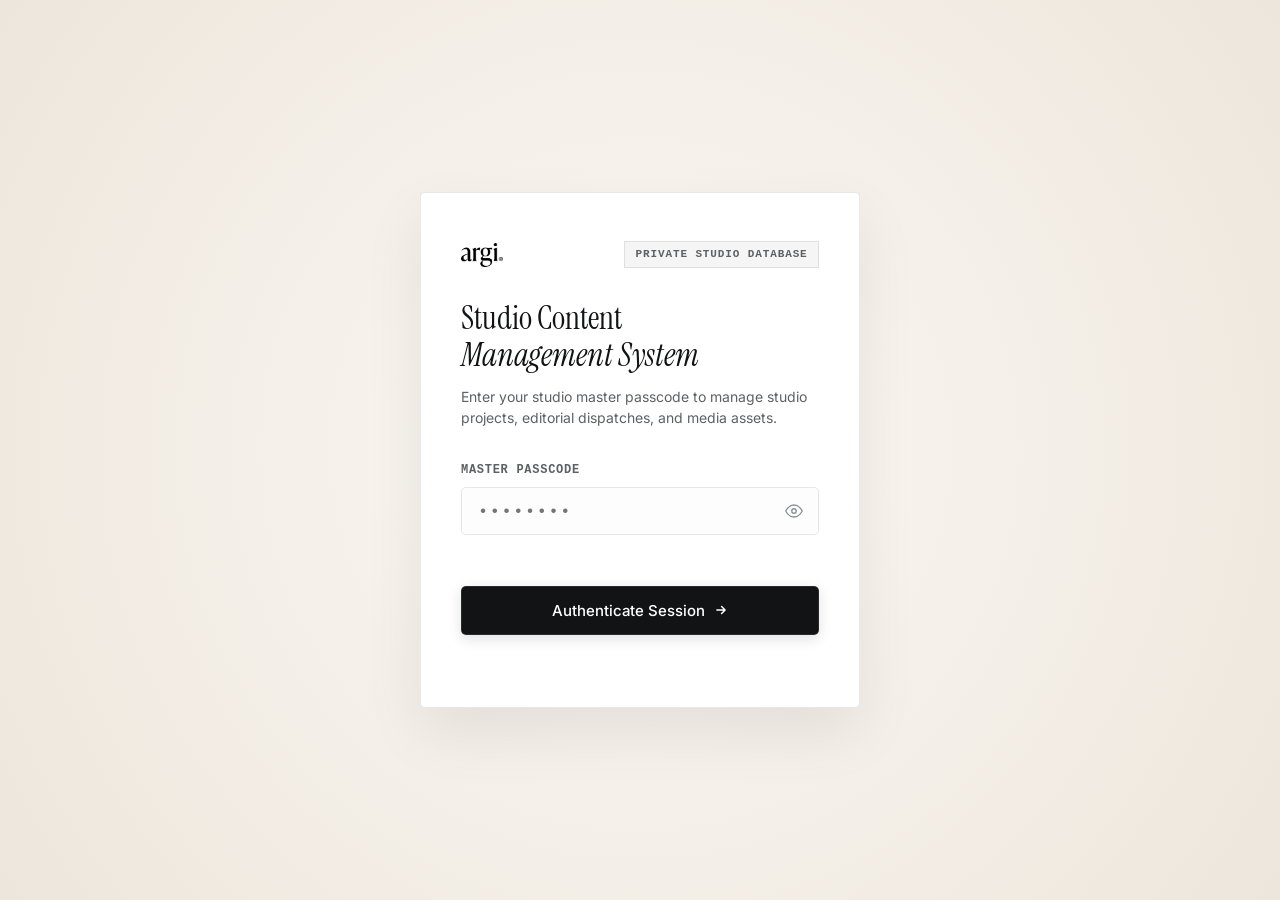
==== commit b0547405: "Apply concentric border-radius formula (R1 + D = R2) across all nested containers, tabs, and buttons" ====
--- a/admin.html
+++ b/admin.html
@@ -21,8 +21,8 @@
   <link href="https://fonts.googleapis.com/css2?family=Instrument+Serif:ital@0;1&family=Inter:wght@300;400;500;600;700&display=swap" rel="stylesheet" />
 
   <!-- Stylesheets -->
-  <link rel="stylesheet" href="styles.css?v=20260824_3" />
-  <link rel="stylesheet" href="admin.css?v=20260824_3" />
+  <link rel="stylesheet" href="styles.css?v=20260825_1" />
+  <link rel="stylesheet" href="admin.css?v=20260825_1" />
 </head>
 <body class="admin-body">
 
--- a/styles.css
+++ b/styles.css
@@ -32,14 +32,17 @@
   --font-serif: "Instrument Serif", Georgia, "Times New Roman", serif;
   --font-mono: "SFMono-Regular", Consolas, "Liberation Mono", Menlo, monospace;
 
-  /* Spacing & Subtle 5px Radii for Boxes / Cards (Except Images & Visuals) */
+  /* Concentric Mathematical Radius Tokens (R1 + D = R2) */
   --container-max-width: 1200px;
   --container-padding: 2rem;
+  --radius-xs: 2px;
   --radius-sm: 3px;
+  --radius-btn: 5px;
   --radius-md: 5px;
-  --radius-lg: 5px;
-  --radius-xl: 5px;
-  --radius-full: 9999px; /* Reserved for buttons, pills & circular CTAs */
+  --radius-box: 8px;
+  --radius-lg: 10px;
+  --radius-xl: 12px;
+  --radius-card: 12px;
 
   /* Transitions */
   --transition-fast: 0.2s cubic-bezier(0.16, 1, 0.3, 1);
@@ -1217,15 +1220,15 @@
   color: var(--text-white-muted);
 }
 
-/* View Switcher */
+/* View Switcher (Concentric R1 + D = R2: 5px button + 4px pad = 9px container) */
 .portfolio-view-switcher {
   display: flex;
   align-items: center;
   gap: 0.35rem;
   background: rgba(255, 255, 255, 0.08);
   border: 1px solid rgba(255, 255, 255, 0.12);
-  padding: 0.3rem 0.4rem;
-  border-radius: 5px;
+  padding: 4px;
+  border-radius: 9px;
   user-select: none;
 }
 
@@ -1301,20 +1304,20 @@
 
 .gallery-item-sharp:hover .gallery-img-sharp {
   transform: scale(1.035);
-  filter: brightness(0.92) contrast(1.04);
-}
-
-/* Velvety Noir Editorial Overlay */
+  filter: brightness(0.85) contrast(1.04);
+}
+
+/* Velvety Noir Editorial Overlay (60% Tint) */
 .gallery-sharp-overlay {
   position: absolute;
   inset: 0;
-  background: rgba(10, 12, 14, 0.42);
+  background: rgba(8, 9, 10, 0.60);
   opacity: 0;
   display: flex;
   align-items: center;
   justify-content: center;
   pointer-events: none;
-  transition: opacity 0.45s cubic-bezier(0.16, 1, 0.3, 1);
+  transition: opacity 0.4s cubic-bezier(0.16, 1, 0.3, 1);
   backdrop-filter: blur(2px);
   -webkit-backdrop-filter: blur(2px);
   z-index: 4;
@@ -1324,48 +1327,47 @@
   opacity: 1;
 }
 
-/* Centered Luxury Editorial Badge */
+/* Centered Luxury Editorial Badge (Minimalist Text & Underline) */
 .explore-sharp-pill {
   position: absolute;
   top: 50%;
   left: 50%;
-  transform: translate(-50%, -50%) translateY(10px) scale(0.96);
-  background: #ffffff;
-  color: #0c0d0e;
+  transform: translate(-50%, -50%) translateY(8px);
+  background: transparent;
+  color: #ffffff;
   font-family: var(--font-sans);
-  font-size: 0.75rem;
-  font-weight: 600;
-  letter-spacing: 0.06em;
+  font-size: 0.8125rem;
+  font-weight: 500;
+  letter-spacing: 0.08em;
   text-transform: uppercase;
-  padding: 0.65rem 1.45rem;
-  border-radius: 5px;
-  box-shadow: 
-    0 4px 14px rgba(0, 0, 0, 0.15),
-    0 16px 36px rgba(0, 0, 0, 0.35);
-  border: 1px solid rgba(255, 255, 255, 0.9);
+  padding: 0.2rem 0;
+  border-radius: 0;
+  box-shadow: none;
+  border: none;
+  border-bottom: 1.5px solid #ffffff;
   pointer-events: none;
   white-space: nowrap;
   opacity: 0;
-  transition: opacity 0.4s cubic-bezier(0.16, 1, 0.3, 1), transform 0.4s cubic-bezier(0.16, 1, 0.3, 1);
+  transition: opacity 0.35s cubic-bezier(0.16, 1, 0.3, 1), transform 0.35s cubic-bezier(0.16, 1, 0.3, 1);
   z-index: 10;
   display: inline-flex;
   align-items: center;
-  gap: 0.5rem;
+  gap: 0.45rem;
 }
 
 .explore-sharp-pill .pill-arrow {
   display: inline-block;
-  font-size: 0.875rem;
+  font-size: 0.9rem;
   transition: transform 0.35s cubic-bezier(0.16, 1, 0.3, 1);
 }
 
 .gallery-item-sharp:hover .explore-sharp-pill {
   opacity: 1;
-  transform: translate(-50%, -50%) translateY(0) scale(1);
+  transform: translate(-50%, -50%) translateY(0);
 }
 
 .gallery-item-sharp:hover .explore-sharp-pill .pill-arrow {
-  transform: translate(2px, -2px);
+  transform: translate(3px, -3px);
 }
 
 /* Editorial Typography & Metadata */
@@ -1995,7 +1997,7 @@
   color: var(--text-secondary);
   background: var(--bg-body);
   border: 1px solid var(--border-light);
-  padding: 0.55rem 1.15rem;
+  padding: 0.52rem 1rem;
   border-radius: 5px;
   cursor: pointer;
   transition: all var(--transition-fast);
@@ -2124,7 +2126,7 @@
   color: #34d399;
   border: 1px solid rgba(16, 185, 129, 0.3);
   padding: 0.35rem 0.85rem;
-  border-radius: var(--radius-full);
+  border-radius: 5px;
   font-weight: 500;
   white-space: nowrap;
 }
@@ -2186,7 +2188,7 @@
   font-weight: 600;
   background: rgba(96, 165, 250, 0.12);
   padding: 0.3rem 0.75rem;
-  border-radius: var(--radius-full);
+  border-radius: 4px;
   white-space: nowrap;
   text-align: center;
   display: inline-flex;
@@ -2368,7 +2370,7 @@
   color: var(--accent-blue);
   background: rgba(48, 98, 212, 0.08);
   padding: 0.25rem 0.65rem;
-  border-radius: var(--radius-full);
+  border-radius: 4px;
   margin-bottom: 0.5rem;
 }
 
@@ -2383,7 +2385,7 @@
   font-size: 1.1rem;
   width: 36px;
   height: 36px;
-  border-radius: 50%;
+  border-radius: 5px;
   background: var(--bg-body);
   border: 1px solid var(--border-light);
   display: flex;
--- a/admin.css
+++ b/admin.css
@@ -284,14 +284,14 @@
   border-radius: 5px;
 }
 
-/* Tabs */
+/* Tabs (Concentric R1 + D = R2: 5px button + 4px pad = 9px container) */
 .admin-nav-tabs {
   display: flex;
   align-items: center;
   gap: 0.35rem;
   background: rgba(0, 0, 0, 0.05);
-  padding: 0.3rem 0.4rem;
-  border-radius: 5px;
+  padding: 4px;
+  border-radius: 9px;
 }
 
 .admin-tab-btn {
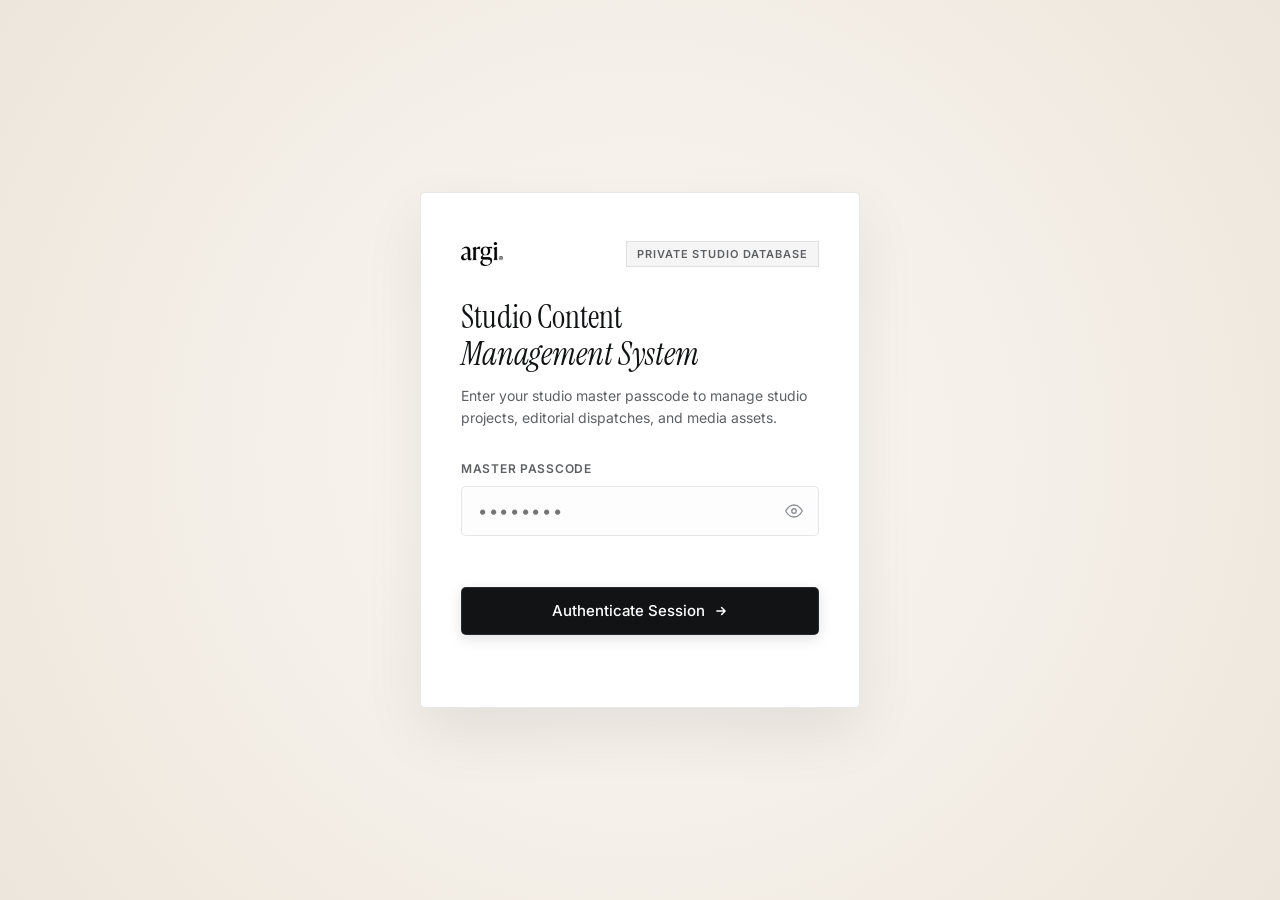
==== commit 9770c91d: "Update next button hover to black, set deliverables box bg to --bg-body, and replace all consolas/mo" ====
--- a/admin.html
+++ b/admin.html
@@ -21,8 +21,8 @@
   <link href="https://fonts.googleapis.com/css2?family=Instrument+Serif:ital@0;1&family=Inter:wght@300;400;500;600;700&display=swap" rel="stylesheet" />
 
   <!-- Stylesheets -->
-  <link rel="stylesheet" href="styles.css?v=20260825_1" />
-  <link rel="stylesheet" href="admin.css?v=20260825_1" />
+  <link rel="stylesheet" href="styles.css?v=20260825_11" />
+  <link rel="stylesheet" href="admin.css?v=20260825_11" />
 </head>
 <body class="admin-body">
 
--- a/styles.css
+++ b/styles.css
@@ -30,19 +30,19 @@
   /* Fonts: Instrument Serif & Inter */
   --font-sans: "Inter", -apple-system, BlinkMacSystemFont, "Segoe UI", Roboto, sans-serif;
   --font-serif: "Instrument Serif", Georgia, "Times New Roman", serif;
-  --font-mono: "SFMono-Regular", Consolas, "Liberation Mono", Menlo, monospace;
-
-  /* Concentric Mathematical Radius Tokens (R1 + D = R2) */
+  --font-mono: "Inter", -apple-system, BlinkMacSystemFont, "Segoe UI", Roboto, sans-serif;
+
+  /* Universal 5px Architectural Border Radius System */
   --container-max-width: 1200px;
   --container-padding: 2rem;
-  --radius-xs: 2px;
-  --radius-sm: 3px;
+  --radius-xs: 3px;
+  --radius-sm: 4px;
   --radius-btn: 5px;
   --radius-md: 5px;
-  --radius-box: 8px;
-  --radius-lg: 10px;
-  --radius-xl: 12px;
-  --radius-card: 12px;
+  --radius-box: 5px;
+  --radius-lg: 5px;
+  --radius-xl: 5px;
+  --radius-card: 5px;
 
   /* Transitions */
   --transition-fast: 0.2s cubic-bezier(0.16, 1, 0.3, 1);
@@ -1126,9 +1126,9 @@
   width: 100%;
   aspect-ratio: 1 / 1;
   background: var(--bg-card);
-  border-radius: var(--radius-xl);
+  border-radius: 5px;
   border: 1px solid var(--border-light);
-  box-shadow: 0 12px 40px rgba(0, 0, 0, 0.04);
+  box-shadow: 0 4px 20px rgba(0, 0, 0, 0.05);
   display: flex;
   align-items: center;
   justify-content: center;
@@ -1143,6 +1143,7 @@
   align-items: center;
   justify-content: center;
   padding: 0;
+  border-radius: 5px;
   opacity: 0;
   transform: scale(0.96);
   pointer-events: none;
@@ -1159,6 +1160,7 @@
   width: 100%;
   height: 100%;
   object-fit: cover;
+  border-radius: 5px;
 }
 
 /* ==========================================================================
@@ -1526,8 +1528,8 @@
   z-index: 2147483647;
   overflow: hidden;
   border: none;
-  box-shadow: 0 30px 80px rgba(0, 0, 0, 0.85);
-  border-radius: 0px !important;
+  box-shadow: 0 24px 60px rgba(0, 0, 0, 0.15);
+  border-radius: 0 !important;
   background: #141618;
   transform: translate3d(-9999px, -9999px, 0);
   transition: opacity 0.22s cubic-bezier(0.16, 1, 0.3, 1), visibility 0.22s;
@@ -1544,7 +1546,7 @@
   height: 100%;
   object-fit: cover;
   display: block;
-  border-radius: 0px !important;
+  border-radius: 0 !important;
 }
 
 /* Mobile & Tablet Only 'See More' Wrap (Hidden on Desktop by default) */
@@ -1608,107 +1610,117 @@
   max-width: 850px;
 }
 
+/* --- SECTION 4: CAPABILITIES / SERVICES (STACKED EDITORIAL ROWS) --- */
+.section-services {
+  background-color: var(--bg-body);
+  position: relative;
+}
+
+.services-header-wrap {
+  margin-bottom: 3.5rem;
+  max-width: 820px;
+}
+
 .services-intro-subtitle {
-  font-size: 1.15rem;
+  font-size: 1.05rem;
   color: var(--text-secondary);
   margin-top: 1rem;
   line-height: 1.6;
 }
 
-.services-four-grid {
+.capabilities-editorial-list {
+  display: flex;
+  flex-direction: column;
+  border-top: 1px solid var(--border-light);
+}
+
+.capability-row {
   display: grid;
-  grid-template-columns: repeat(2, 1fr);
-  gap: 2rem;
-  margin-bottom: 0;
-}
-
-.service-card {
-  background: var(--bg-card);
-  border: 1px solid var(--border-light);
-  border-radius: var(--radius-xl);
-  padding: 3rem;
+  grid-template-columns: 1.15fr 1.35fr 1.25fr;
+  gap: 3rem;
+  align-items: start;
+  padding: 3rem 1rem;
+  border-bottom: 1px solid var(--border-light);
+  cursor: pointer;
+  user-select: none;
+  transition: background-color var(--transition-fast), padding var(--transition-fast);
+  position: relative;
+}
+
+.capability-row:hover {
+  background-color: rgba(0, 0, 0, 0.025);
+}
+
+.cap-col-title {
   display: flex;
   flex-direction: column;
-  justify-content: space-between;
-  transition: transform var(--transition-smooth), box-shadow var(--transition-smooth), border-color var(--transition-smooth);
-  position: relative;
-  overflow: hidden;
-}
-
-.service-card:hover {
-  transform: translateY(-4px);
-  border-color: rgba(0, 0, 0, 0.2);
-  box-shadow: 0 16px 45px rgba(0, 0, 0, 0.07);
-}
-
-.service-card-top {
-  display: flex;
-  align-items: center;
-  justify-content: space-between;
-  margin-bottom: 1.75rem;
-}
-
-.service-num-badge {
+  gap: 0.85rem;
+  transition: transform var(--transition-smooth);
+}
+
+.capability-row:hover .cap-col-title {
+  transform: translateX(6px);
+}
+
+.cap-num {
   font-family: var(--font-serif);
   font-style: italic;
-  font-size: 1.6rem;
+  font-size: 1.65rem;
   color: var(--text-muted);
-}
-
-.service-icon-wrap {
-  width: 48px;
-  height: 48px;
-  border-radius: 50%;
-  background: var(--bg-body);
-  border: 1px solid var(--border-light);
-  display: flex;
-  align-items: center;
-  justify-content: center;
-  color: var(--text-primary);
-  transition: background-color var(--transition-fast), color var(--transition-fast);
-}
-
-.service-card:hover .service-icon-wrap {
-  background: var(--text-primary);
-  color: #ffffff;
-}
-
-.service-name {
+  line-height: 1;
+}
+
+.cap-name {
   font-family: var(--font-serif);
   font-size: 1.85rem;
   font-weight: 400;
+  line-height: 1.15;
   letter-spacing: -0.015em;
   color: var(--text-primary);
-  margin-bottom: 1rem;
-}
-
-.service-name em,
-.service-name i,
-.service-name .serif-accent {
-  font-style: italic;
-  color: var(--text-secondary);
-}
-
-.service-description {
-  font-size: 0.95rem;
+  margin: 0;
+}
+
+.cap-col-desc {
+  display: flex;
+  flex-direction: column;
+}
+
+.cap-description {
+  font-size: 0.9375rem;
   color: var(--text-secondary);
   line-height: 1.65;
-  margin-bottom: 2rem;
-}
-
-.service-deliverables-list {
+  margin: 0;
+}
+
+.cap-col-deliverables {
+  display: flex;
+  flex-direction: column;
+}
+
+.cap-deliverables-list {
   list-style: none;
   display: flex;
   flex-direction: column;
   gap: 0.65rem;
-  font-size: 0.875rem;
+  font-size: 0.84375rem;
   font-weight: 500;
   color: var(--text-primary);
-  border-top: 1px solid var(--border-light);
-  padding-top: 1.5rem;
+  margin: 0;
+  padding: 0;
+}
+
+.cap-deliverables-list li {
+  line-height: 1.4;
+  color: var(--text-secondary);
+  transition: color var(--transition-fast);
+}
+
+.capability-row:hover .cap-deliverables-list li {
+  color: var(--text-primary);
 }
 
 .services-cta-row {
+  margin-top: 3.5rem;
   background: var(--bg-card);
   border: 1px solid var(--border-light);
   border-radius: var(--radius-lg);
@@ -1751,28 +1763,44 @@
 .journal-nav-arrows {
   display: flex;
   align-items: center;
-  gap: 0.75rem;
+  gap: 1.15rem;
 }
 
 .journal-arrow-btn {
-  width: 44px;
-  height: 44px;
-  border-radius: 5px;
-  border: 1px solid var(--border-light);
-  background: var(--bg-card);
+  width: auto;
+  height: auto;
+  padding: 0.35rem;
+  border-radius: 0;
+  border: none;
+  background: transparent;
   color: var(--text-primary);
-  display: flex;
+  display: inline-flex;
   align-items: center;
   justify-content: center;
   cursor: pointer;
-  transition: all var(--transition-fast);
+  outline: none;
+  box-shadow: none;
+  transition: transform var(--transition-bounce), color var(--transition-fast), opacity var(--transition-fast);
 }
 
 .journal-arrow-btn:hover {
-  background: var(--text-primary);
-  color: var(--bg-body);
-  border-color: var(--text-primary);
-  transform: scale(1.05);
+  background: transparent;
+  color: var(--text-primary);
+  border: none;
+}
+
+.journal-arrow-btn.prev:hover,
+#journalPrevBtn:hover {
+  transform: translateX(-4px);
+}
+
+.journal-arrow-btn.next:hover,
+#journalNextBtn:hover {
+  transform: translateX(4px);
+}
+
+.journal-arrow-btn:active {
+  transform: scale(0.92);
 }
 
 .journal-slider-container {
@@ -1921,7 +1949,7 @@
   position: relative;
   background: var(--bg-card);
   border: 1px solid var(--border-light);
-  border-radius: var(--radius-xl);
+  border-radius: 5px;
   padding: 3.5rem;
   box-shadow: 0 20px 60px rgba(0, 0, 0, 0.04);
   overflow: hidden;
@@ -2036,7 +2064,7 @@
 .inquiry-summary-box {
   background: var(--bg-body);
   border: 1px solid var(--border-light);
-  border-radius: var(--radius-lg);
+  border-radius: 5px;
   padding: 1.5rem 1.75rem;
   display: flex;
   flex-direction: column;
@@ -3167,14 +3195,22 @@
     gap: 2rem;
   }
 
-  /* Services Grid */
-  .services-four-grid {
-    grid-template-columns: 1fr;
-    gap: 1.75rem;
-  }
-
-  .service-card {
-    padding: 2.5rem 2rem;
+  /* Capabilities Editorial Rows (Tablet) */
+  .capability-row {
+    grid-template-columns: 1fr 1.25fr;
+    gap: 2rem;
+    padding: 2.25rem 0.5rem;
+  }
+
+  .cap-col-deliverables {
+    grid-column: span 2;
+    padding-top: 0.5rem;
+  }
+
+  .cap-deliverables-list {
+    display: grid;
+    grid-template-columns: repeat(2, 1fr);
+    gap: 0.55rem 1.5rem;
   }
 
   .services-cta-row {
@@ -3465,25 +3501,26 @@
     padding-top: 2.5rem;
   }
 
-  /* Services */
-  .service-card {
-    padding: 1.75rem 1.25rem;
-    border-radius: var(--radius-lg);
-  }
-
-  .service-name {
-    font-size: 1.35rem;
-  }
-
-  .service-description {
-    font-size: 0.875rem;
-    margin-bottom: 1.5rem;
-  }
-
-  .service-deliverables-list {
-    font-size: 0.8125rem;
+  /* Capabilities Editorial Rows (Mobile) */
+  .capability-row {
+    grid-template-columns: 1fr;
+    gap: 1.15rem;
+    padding: 2rem 0;
+  }
+
+  .cap-col-deliverables {
+    grid-column: span 1;
+    padding-top: 0.25rem;
+  }
+
+  .cap-deliverables-list {
+    display: flex;
+    flex-direction: column;
     gap: 0.5rem;
-    padding-top: 1.25rem;
+  }
+
+  .cap-name {
+    font-size: 1.55rem;
   }
 
   .services-cta-row {
@@ -3527,7 +3564,7 @@
 
   .contact-workbench-card {
     padding: 1.5rem 1rem;
-    border-radius: var(--radius-lg);
+    border-radius: 5px;
     width: 100%;
     max-width: 100%;
     box-sizing: border-box;
